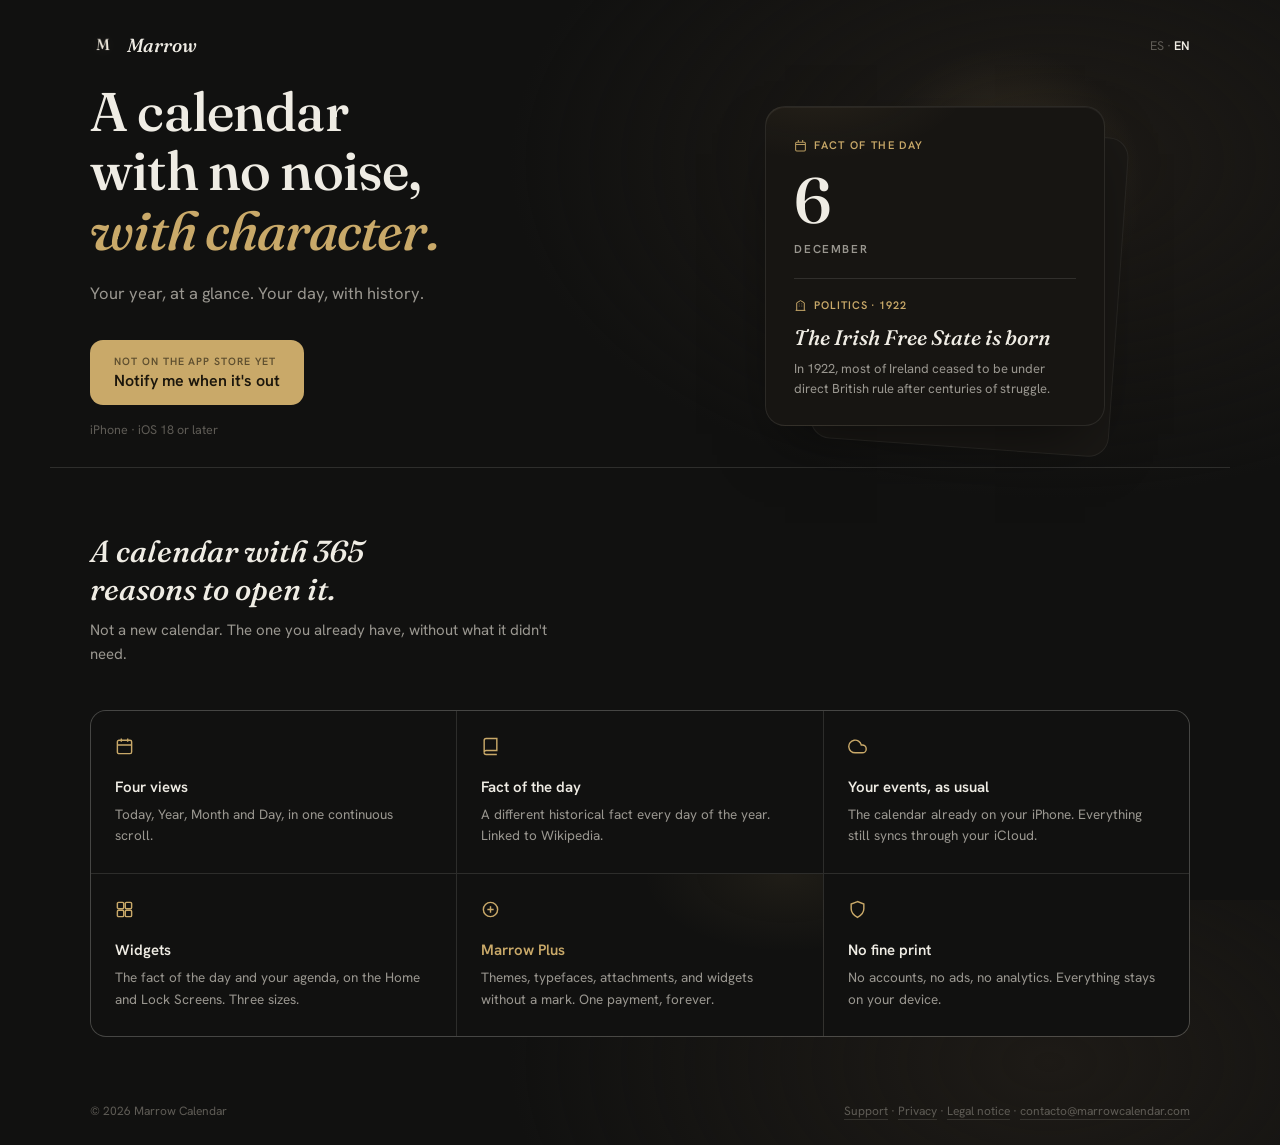
==== index.html @ 1e1a65cb "Link the legal notice page from every page's footer (ES and EN)" ====
<!doctype html>
<html lang="es">
<head>
<meta charset="UTF-8">
<meta name="viewport" content="width=device-width, initial-scale=1">
<title>Marrow Calendar — un calendario sin ruido</title>
<meta name="description" content="Marrow Calendar: cuatro vistas en scroll continuo (hoy, año, mes y día), el dato del día y widgets, sin cuentas ni anuncios. Para iPhone. Muy pronto en el App Store.">
<link rel="icon" href="assets/img/icon.png">

<meta property="og:type" content="website">
<meta property="og:site_name" content="Marrow Calendar">
<meta property="og:title" content="Marrow Calendar — un calendario sin ruido, con carácter">
<meta property="og:description" content="Cuatro vistas en scroll continuo, el dato del día y widgets. Sin cuentas, sin anuncios.">
<meta property="og:image" content="https://marrowcalendar.com/assets/img/og-image.png">
<meta property="og:image:width" content="1200">
<meta property="og:image:height" content="630">
<meta property="og:url" content="https://marrowcalendar.com/">
<meta name="twitter:card" content="summary_large_image">
<meta name="twitter:title" content="Marrow Calendar — un calendario sin ruido, con carácter">
<meta name="twitter:description" content="Cuatro vistas en scroll continuo, el dato del día y widgets. Sin cuentas, sin anuncios.">
<meta name="twitter:image" content="https://marrowcalendar.com/assets/img/og-image.png">
<link rel="preconnect" href="https://fonts.googleapis.com">
<link rel="preconnect" href="https://fonts.gstatic.com" crossorigin>
<link href="https://fonts.googleapis.com/css2?family=Fraunces:ital,opsz,wght@0,9..144,360..600;1,9..144,500&family=Hanken+Grotesk:wght@400;500;600&display=swap" rel="stylesheet">
<style>
  /* Una sola pantalla, sin ruido: la misma paleta "negro" + acento dorado de
     las capturas de la app, no la del sistema — un mundo visual deliberado. */
  :root{
    --bg:    #111110;
    --ink:   #efece4;
    --ink2:  #9a9790;
    --gold:  #c9a969;
    --rule:  rgba(239,236,228,.13);
    --serif: 'Fraunces', 'Iowan Old Style', Georgia, serif;
    --sans:  'Hanken Grotesk', -apple-system, BlinkMacSystemFont, 'Segoe UI', sans-serif;
  }

  *{ box-sizing:border-box; }

  html, body{ height:100%; }
  body{
    margin:0;
    background:
      radial-gradient(ellipse 900px 560px at 82% 18%, #1d1a16, transparent 60%),
      var(--bg);
    color:var(--ink);
    font-family:var(--sans);
    -webkit-font-smoothing:antialiased;
    display:flex;
    flex-direction:column;
    min-height:100%;
  }

  img{ display:block; max-width:100%; }
  a{ color:inherit; text-decoration:none; }

  .wrap{
    width:100%;
    max-width:1180px;
    margin:0 auto;
    padding-left:40px;
    padding-right:40px;
  }

  /* ---------- header ---------- */
  header{
    padding-top:32px; padding-bottom:8px;
    display:flex; align-items:center; justify-content:space-between;
  }
  .brand{ display:flex; align-items:center; gap:11px; }
  .brand img{ width:26px; height:26px; border-radius:7px; }
  .brand span{
    font-family:var(--serif); font-style:italic; font-weight:500;
    font-size:19px; color:var(--ink);
  }
  .lang-switch{ font-size:12.5px; color:#5f5c56; }
  .lang-switch a{ color:#5f5c56; }
  .lang-switch a:hover{ color:var(--gold); }
  .lang-switch .current{ color:var(--ink); font-weight:600; }

  /* ---------- hero ---------- */
  main{
    flex:1;
    display:flex;
    align-items:center;
    padding-top:16px; padding-bottom:16px;
  }
  .hero{
    width:100%;
    display:grid;
    grid-template-columns:1.05fr 1fr;
    align-items:center;
    gap:56px;
  }

  h1{
    font-family:var(--serif); font-weight:520; letter-spacing:-.015em;
    font-size:clamp(2.1rem, 3.6vw + 0.6rem, 3.4rem);
    line-height:1.09;
    margin:0 0 20px;
    text-wrap:balance;
  }
  h1 em{ font-style:italic; font-weight:500; color:var(--gold); }

  .sub{
    margin:0 0 34px;
    color:var(--ink2);
    font-size:16.5px;
    line-height:1.6;
    max-width:420px;
  }

  .cta{
    display:inline-flex; flex-direction:column; align-items:flex-start;
    gap:2px;
    padding:14px 24px;
    border-radius:13px;
    background:var(--gold);
    color:#1b160c;
  }
  .cta .k1{
    font-size:10.5px; font-weight:600; letter-spacing:.09em; text-transform:uppercase;
    color:rgba(27,22,12,.62);
  }
  .cta .k2{ font-size:16px; font-weight:600; font-family:var(--sans); }

  .note{
    margin-top:16px;
    font-size:12.5px;
    color:#5f5c56;
  }

  /* ---------- tarjeta editorial ---------- */
  /* En vez de una captura de pantalla del iPhone (difícil de encuadrar bien
     y siempre da sensación de maqueta), una tarjeta que reproduce el propio
     lenguaje visual de "El dato del día" dentro de la app — mismo tipo,
     mismo dorado, mismo aire — como pieza gráfica propia de la web. */
  .showcase{
    position:relative;
    max-width:340px;
    margin:0 auto;
  }
  .showcase::before{
    content:"";
    position:absolute;
    inset:-60px -40px auto auto;
    width:280px; height:280px;
    background:radial-gradient(circle, rgba(201,169,105,.16), transparent 70%);
    pointer-events:none;
  }
  .card-peek{
    position:absolute;
    inset:22px -14px auto auto;
    width:88%;
    height:100%;
    background:#1a1815;
    border:1px solid rgba(239,236,228,.07);
    border-radius:20px;
    transform:rotate(4deg);
    z-index:0;
  }
  .card{
    position:relative;
    z-index:1;
    background:
      radial-gradient(ellipse 260px 140px at 15% -10%, rgba(201,169,105,.09), transparent 60%),
      #171512;
    border:1px solid rgba(239,236,228,.09);
    border-radius:20px;
    padding:30px 28px 26px;
    box-shadow:0 28px 60px -20px rgba(0,0,0,.55), inset 0 1px 0 rgba(239,236,228,.05);
  }
  .card .eyebrow{
    display:flex; align-items:center; gap:7px;
    font-size:11px; font-weight:600; letter-spacing:.12em; text-transform:uppercase;
    color:var(--gold);
    margin:0 0 14px;
  }
  .card .eyebrow svg{ width:13px; height:13px; opacity:.9; }
  .card .day{
    font-family:var(--serif); font-weight:500; font-size:64px; line-height:1;
    color:var(--ink); margin:0;
  }
  .card .month{
    font-size:11.5px; font-weight:600; letter-spacing:.14em; text-transform:uppercase;
    color:var(--ink2); margin:8px 0 20px;
  }
  .card .rule{ height:1px; background:rgba(239,236,228,.12); margin:0 0 18px; }
  .card .meta{
    display:flex; align-items:center; gap:7px;
    font-size:11px; font-weight:600; letter-spacing:.08em; text-transform:uppercase;
    color:var(--gold); margin:0 0 10px;
  }
  .card .meta svg{ width:13px; height:13px; }
  .card h2{
    font-family:var(--serif); font-weight:500; font-style:italic;
    font-size:21px; line-height:1.28; color:var(--ink);
    margin:0 0 8px;
  }
  .card p{
    font-size:13px; line-height:1.55; color:var(--ink2); margin:0;
  }

  /* ---------- características ---------- */
  .features{
    padding-top:64px; padding-bottom:56px;
    border-top:1px solid var(--rule);
  }
  .features-head{
    max-width:480px;
    margin:0 0 44px;
  }
  .features-head h2{
    font-family:var(--serif); font-weight:500; font-style:italic;
    font-size:clamp(1.5rem, 1.6vw + 1rem, 1.9rem);
    color:var(--ink); margin:0 0 10px; text-wrap:balance;
  }
  .features-head p{
    color:var(--ink2); font-size:15px; line-height:1.6; margin:0;
  }
  .feature-grid{
    display:grid;
    grid-template-columns:repeat(3, 1fr);
    gap:1px;
    background:var(--rule);
    border:1px solid var(--rule);
    border-radius:16px;
    overflow:hidden;
  }
  .feature{
    background:var(--bg);
    padding:26px 24px;
  }
  .feature svg{
    width:19px; height:19px;
    color:var(--gold);
    margin:0 0 16px;
  }
  .feature h3{
    font-family:var(--sans); font-weight:600; font-size:15px;
    color:var(--ink); margin:0 0 7px;
  }
  .feature p{
    font-size:13.5px; line-height:1.6; color:var(--ink2); margin:0;
  }
  .feature.plus{
    background:
      radial-gradient(ellipse 220px 120px at 90% 0%, rgba(201,169,105,.08), transparent 65%),
      var(--bg);
  }
  .feature.plus h3{ color:var(--gold); }

  /* ---------- footer ---------- */
  footer{
    padding-top:10px; padding-bottom:26px;
    display:flex; align-items:center; justify-content:space-between; gap:16px;
    flex-wrap:wrap;
    font-size:12px; color:#5f5c56;
  }
  footer a{ color:#5f5c56; text-decoration:none; border-bottom:1px solid rgba(95,92,86,.4); }
  footer a:hover{ color:var(--gold); border-bottom-color:var(--gold); }

  /* ---------- responsive ---------- */
  @media (max-width:860px){
    .wrap{ padding-left:26px; padding-right:26px; }
    header{ padding-top:26px; }
    main{ padding-top:8px; padding-bottom:8px; }
    .hero{ grid-template-columns:1fr; gap:40px; text-align:center; }
    .sub{ margin-left:auto; margin-right:auto; }
    .cta{ align-items:center; }
    h1, .sub{ max-width:480px; margin-left:auto; margin-right:auto; }
    .showcase{ order:-1; max-width:280px; }
    .features{ padding-top:48px; padding-bottom:40px; }
    .features-head{ margin-left:auto; margin-right:auto; text-align:center; }
    .feature-grid{ grid-template-columns:1fr; }
    footer{ justify-content:center; text-align:center; }
  }
</style>
</head>
<body>

  <header class="wrap">
    <a class="brand" href="#">
      <img src="assets/img/icon.png" alt="">
      <span>Marrow</span>
    </a>
    <nav class="lang-switch"><span class="current">ES</span> · <a href="en/index.html">EN</a></nav>
  </header>

  <script>
  // Si es la primera visita y el navegador pide inglés, lleva directo a la
  // versión en inglés — pero solo una vez: a partir de ahí se respeta lo que
  // elija la persona a mano con el selector de arriba.
  (function () {
    try {
      if (!localStorage.getItem('marrow_lang')) {
        var wantsEnglish = (navigator.language || '').toLowerCase().indexOf('en') === 0;
        if (wantsEnglish) {
          localStorage.setItem('marrow_lang', 'en');
          location.replace('en/index.html');
        } else {
          localStorage.setItem('marrow_lang', 'es');
        }
      }
    } catch (e) { /* localStorage bloqueado: se queda en español, sin más */ }
  })();
  </script>

  <main class="wrap">
    <div class="hero">
      <div>
        <h1>Un calendario sin ruido,<br><em>con carácter.</em></h1>
        <p class="sub">Tu año, de un vistazo. Tu día, con historia.</p>
        <a class="cta" href="mailto:contacto@marrowcalendar.com?subject=Av%C3%ADsame%20cuando%20Marrow%20salga&body=Escr%C3%ADbeme%20a%20este%20correo%20y%20te%20aviso%20en%20cuanto%20est%C3%A9%20disponible.">
          <span class="k1">Aún no está en el App Store</span>
          <span class="k2">Avísame cuando salga</span>
        </a>
        <p class="note">iPhone · iOS 18 o posterior</p>
      </div>
      <div class="showcase" id="fact-card" role="img" aria-label="El dato del día, dentro de Marrow.">
        <div class="card-peek"></div>
        <div class="card">
          <p class="eyebrow">
            <svg viewBox="0 0 24 24" fill="none" stroke="currentColor" stroke-width="2"><path d="M8 2v4M16 2v4M3 10h18M5 6h14a2 2 0 0 1 2 2v12a2 2 0 0 1-2 2H5a2 2 0 0 1-2-2V8a2 2 0 0 1 2-2Z"/></svg>
            El dato del día
          </p>
          <p class="day" id="fact-day">21</p>
          <p class="month" id="fact-month">Septiembre</p>
          <div class="rule"></div>
          <p class="meta">
            <svg id="fact-icon" viewBox="0 0 24 24" fill="none" stroke="currentColor" stroke-width="1.8"><path d="M3 21h18M5 21V7l7-4 7 4v14M9 9h1M9 13h1M14 9h1M14 13h1"/></svg>
            <span id="fact-meta">Política · 1792</span>
          </p>
          <h2 id="fact-title">Francia abole la monarquía</h2>
          <p id="fact-headline">En 1792, la Convención suprimió la realeza y al día siguiente proclamó la Primera República francesa.</p>
        </div>
      </div>
    </div>
  </main>

  <script>
  (function () {
    var CATEGORIES = {
      politics:    { label: "Política",     icon: '<path d="M3 21h18M5 21V7l7-4 7 4v14M9 9h1M9 13h1M14 9h1M14 13h1"/>' },
      war:         { label: "Conflictos",   icon: '<path d="M12 2 4 5v6c0 5 3.4 8.4 8 11 4.6-2.6 8-6 8-11V5l-8-3Z"/>' },
      science:     { label: "Ciencia",      icon: '<circle cx="12" cy="12" r="1.6"/><ellipse cx="12" cy="12" rx="9" ry="3.6"/><ellipse cx="12" cy="12" rx="9" ry="3.6" transform="rotate(60 12 12)"/><ellipse cx="12" cy="12" rx="9" ry="3.6" transform="rotate(120 12 12)"/>' },
      technology:  { label: "Tecnología",   icon: '<rect x="7" y="7" width="10" height="10" rx="1.5"/><path d="M9 3v3M15 3v3M9 18v3M15 18v3M3 9h3M3 15h3M18 9h3M18 15h3"/>' },
      exploration: { label: "Exploración",  icon: '<circle cx="12" cy="12" r="9"/><path d="m14.8 9.2-2 5.6-5.6 2 2-5.6 5.6-2Z"/>' },
      culture:     { label: "Cultura",      icon: '<path d="M4 19.5A2.5 2.5 0 0 1 6.5 17H20V2H6.5A2.5 2.5 0 0 0 4 4.5v15Z"/><path d="M4 19.5A2.5 2.5 0 0 0 6.5 22H20"/>' },
      art:         { label: "Arte",         icon: '<path d="M12 2a10 10 0 1 0 0 20c1.1 0 2-.9 2-2 0-.5-.2-1-.5-1.4-.3-.4-.5-.8-.5-1.3 0-1 .8-1.8 1.8-1.8H17a4 4 0 0 0 4-4c0-5.5-4.5-9.5-9-9.5Z"/><circle cx="7.5" cy="10.5" r="1"/><circle cx="10.5" cy="7.5" r="1"/><circle cx="15" cy="8" r="1"/>' },
      sports:      { label: "Deporte",      icon: '<path d="M8 4h8v4a4 4 0 0 1-8 0V4Z"/><path d="M8 5H5a2 2 0 0 0 2 4M16 5h3a2 2 0 0 1-2 4"/><path d="M12 12v3M9 20h6M10 17h4v3h-4Z"/>' },
      society:     { label: "Sociedad",     icon: '<circle cx="9" cy="8" r="3"/><path d="M3 20c0-3.3 2.7-6 6-6s6 2.7 6 6"/><circle cx="17" cy="9" r="2.3"/><path d="M15.2 20c.2-2.4 1.8-4.3 4-4.9"/>' },
      economy:     { label: "Economía",     icon: '<path d="m3 17 6-6 4 4 8-8"/><path d="M15 3h6v6"/>' },
      disaster:    { label: "Catástrofes",  icon: '<path d="M12 2 2 20h20L12 2Z"/><path d="M12 9v4M12 16h.01"/>' }
    };
    var MONTHS = ["Enero","Febrero","Marzo","Abril","Mayo","Junio","Julio","Agosto","Septiembre","Octubre","Noviembre","Diciembre"];

    fetch("facts.es.json")
      .then(function (r) { return r.json(); })
      .then(function (facts) {
        var now = new Date();
        var month = now.getMonth() + 1;
        var day = now.getDate();
        var fact = facts.find(function (f) { return f.month === month && f.day === day; });
        if (!fact) return;

        var cat = CATEGORIES[fact.category] || CATEGORIES.politics;
        var year = fact.year < 0 ? (Math.abs(fact.year) + " A. C.") : fact.year;

        document.getElementById("fact-day").textContent = fact.day;
        document.getElementById("fact-month").textContent = MONTHS[fact.month - 1];
        document.getElementById("fact-icon").innerHTML = cat.icon;
        document.getElementById("fact-meta").textContent = cat.label + " · " + year;
        document.getElementById("fact-title").textContent = fact.title;
        document.getElementById("fact-headline").textContent = fact.headline;
        document.getElementById("fact-card").setAttribute("aria-label",
          "El dato del día, dentro de Marrow: " + fact.day + " de " + MONTHS[fact.month - 1] +
          ", " + cat.label + ", " + year + " — " + fact.title + ".");
      })
      .catch(function () { /* sin conexión: se queda el ejemplo estático */ });
  })();
  </script>

  <section class="features wrap">
    <div class="features-head">
      <h2>Un calendario con 365 motivos para abrirlo.</h2>
      <p>No es un calendario nuevo. Es el de siempre, sin lo que le sobraba.</p>
    </div>
    <div class="feature-grid">
      <div class="feature">
        <svg viewBox="0 0 24 24" fill="none" stroke="currentColor" stroke-width="1.8"><rect x="3" y="4" width="18" height="17" rx="2"/><path d="M3 10h18M8 2v4M16 2v4"/></svg>
        <h3>Cuatro vistas</h3>
        <p>Hoy, Año, Mes y Día, en un solo trazo continuo.</p>
      </div>
      <div class="feature">
        <svg viewBox="0 0 24 24" fill="none" stroke="currentColor" stroke-width="1.8"><path d="M4 19.5A2.5 2.5 0 0 1 6.5 17H20V2H6.5A2.5 2.5 0 0 0 4 4.5v15Z"/><path d="M4 19.5A2.5 2.5 0 0 0 6.5 22H20"/></svg>
        <h3>El dato del día</h3>
        <p>Un hecho histórico distinto cada día del año. Con enlace a Wikipedia.</p>
      </div>
      <div class="feature">
        <svg viewBox="0 0 24 24" fill="none" stroke="currentColor" stroke-width="1.8"><path d="M18 10h-1.26A8 8 0 1 0 9 20h9a5 5 0 0 0 0-10Z"/></svg>
        <h3>Tus eventos, como siempre</h3>
        <p>El calendario de tu iPhone de siempre. Todo sigue por tu iCloud.</p>
      </div>
      <div class="feature">
        <svg viewBox="0 0 24 24" fill="none" stroke="currentColor" stroke-width="1.8"><rect x="3" y="3" width="8" height="8" rx="1.5"/><rect x="13" y="3" width="8" height="8" rx="1.5"/><rect x="3" y="13" width="8" height="8" rx="1.5"/><rect x="13" y="13" width="8" height="8" rx="1.5"/></svg>
        <h3>Widgets</h3>
        <p>El dato del día y tu agenda, en inicio y en bloqueo. Tres tamaños.</p>
      </div>
      <div class="feature plus">
        <svg viewBox="0 0 24 24" fill="none" stroke="currentColor" stroke-width="1.8"><circle cx="12" cy="12" r="9"/><path d="M12 8v8M8 12h8"/></svg>
        <h3>Marrow Plus</h3>
        <p>Temas, tipografías, adjuntos y widgets sin firma. Un pago, para siempre.</p>
      </div>
      <div class="feature">
        <svg viewBox="0 0 24 24" fill="none" stroke="currentColor" stroke-width="1.8"><path d="M12 2 4 5v6c0 5 3.4 8.4 8 11 4.6-2.6 8-6 8-11V5l-8-3Z"/></svg>
        <h3>Sin letra pequeña</h3>
        <p>Sin cuentas, sin anuncios, sin analítica. Todo se queda en tu dispositivo.</p>
      </div>
    </div>
  </section>

  <footer class="wrap">
    <span>© 2026 Marrow Calendar</span>
    <span><a href="soporte.html">Soporte</a> · <a href="privacidad.html">Privacidad</a> · <a href="aviso-legal.html">Aviso legal</a> · <a href="mailto:contacto@marrowcalendar.com">contacto@marrowcalendar.com</a></span>
  </footer>

</body>
</html>
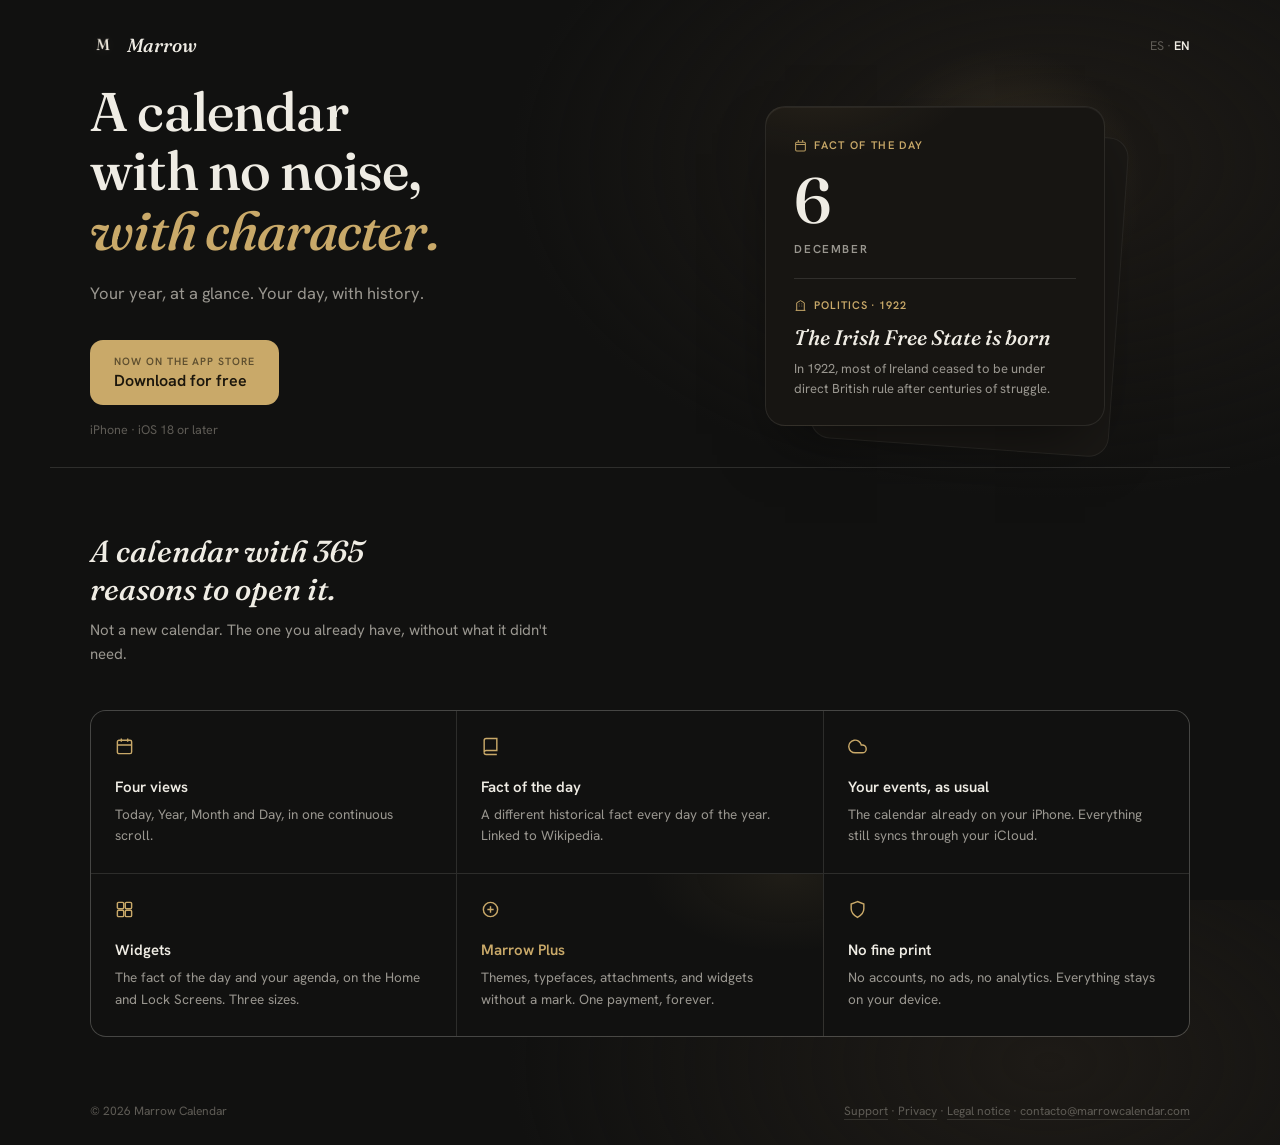
==== commit f384b071: "Enlazar el botón principal al App Store, ya que la app está publicada Sustituye el CTA de "avísame c" ====
--- a/index.html
+++ b/index.html
@@ -4,7 +4,7 @@
 <meta charset="UTF-8">
 <meta name="viewport" content="width=device-width, initial-scale=1">
 <title>Marrow Calendar — un calendario sin ruido</title>
-<meta name="description" content="Marrow Calendar: cuatro vistas en scroll continuo (hoy, año, mes y día), el dato del día y widgets, sin cuentas ni anuncios. Para iPhone. Muy pronto en el App Store.">
+<meta name="description" content="Marrow Calendar: cuatro vistas en scroll continuo (hoy, año, mes y día), el dato del día y widgets, sin cuentas ni anuncios. Para iPhone. Ya disponible en el App Store.">
 <link rel="icon" href="assets/img/icon.png">
 
 <meta property="og:type" content="website">
@@ -311,9 +311,9 @@
       <div>
         <h1>Un calendario sin ruido,<br><em>con carácter.</em></h1>
         <p class="sub">Tu año, de un vistazo. Tu día, con historia.</p>
-        <a class="cta" href="mailto:contacto@marrowcalendar.com?subject=Av%C3%ADsame%20cuando%20Marrow%20salga&body=Escr%C3%ADbeme%20a%20este%20correo%20y%20te%20aviso%20en%20cuanto%20est%C3%A9%20disponible.">
-          <span class="k1">Aún no está en el App Store</span>
-          <span class="k2">Avísame cuando salga</span>
+        <a class="cta" href="https://apps.apple.com/app/marrow-calendar/id6809845517">
+          <span class="k1">Ya en el App Store</span>
+          <span class="k2">Descárgala gratis</span>
         </a>
         <p class="note">iPhone · iOS 18 o posterior</p>
       </div>
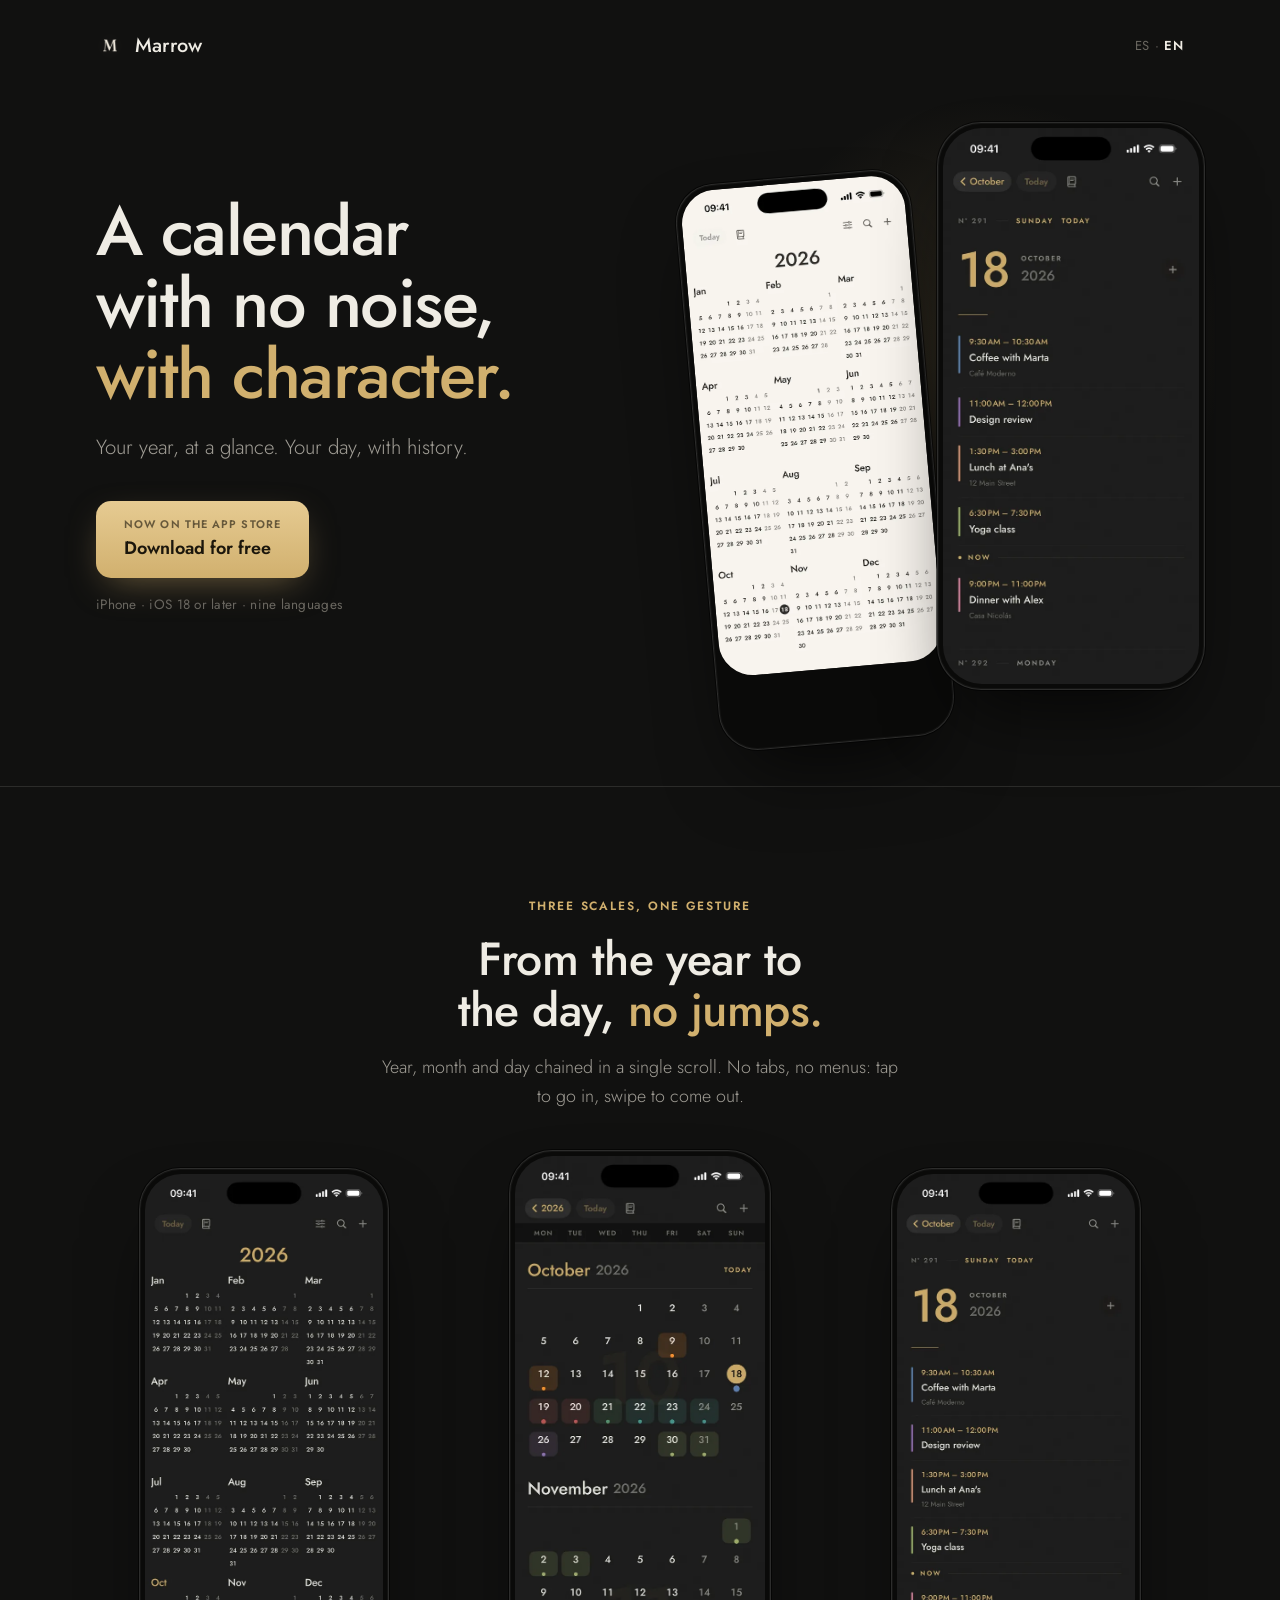
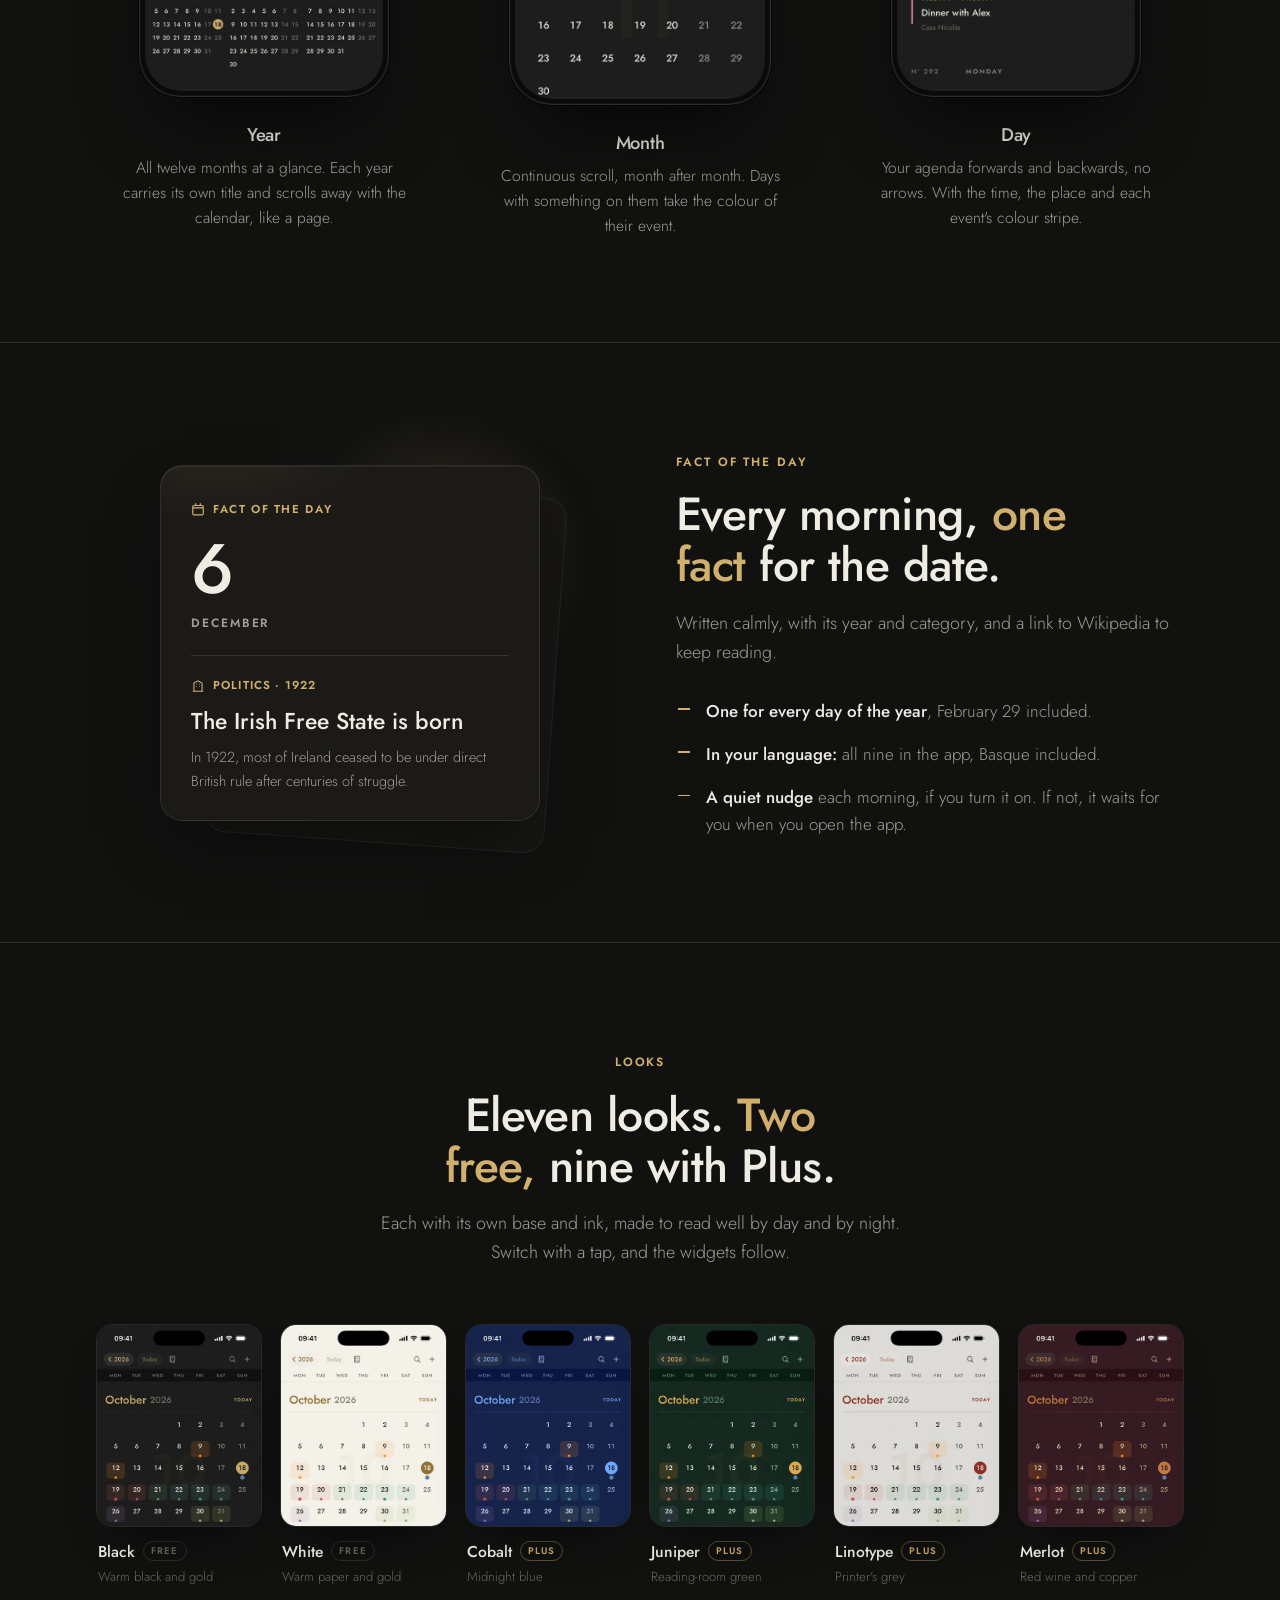
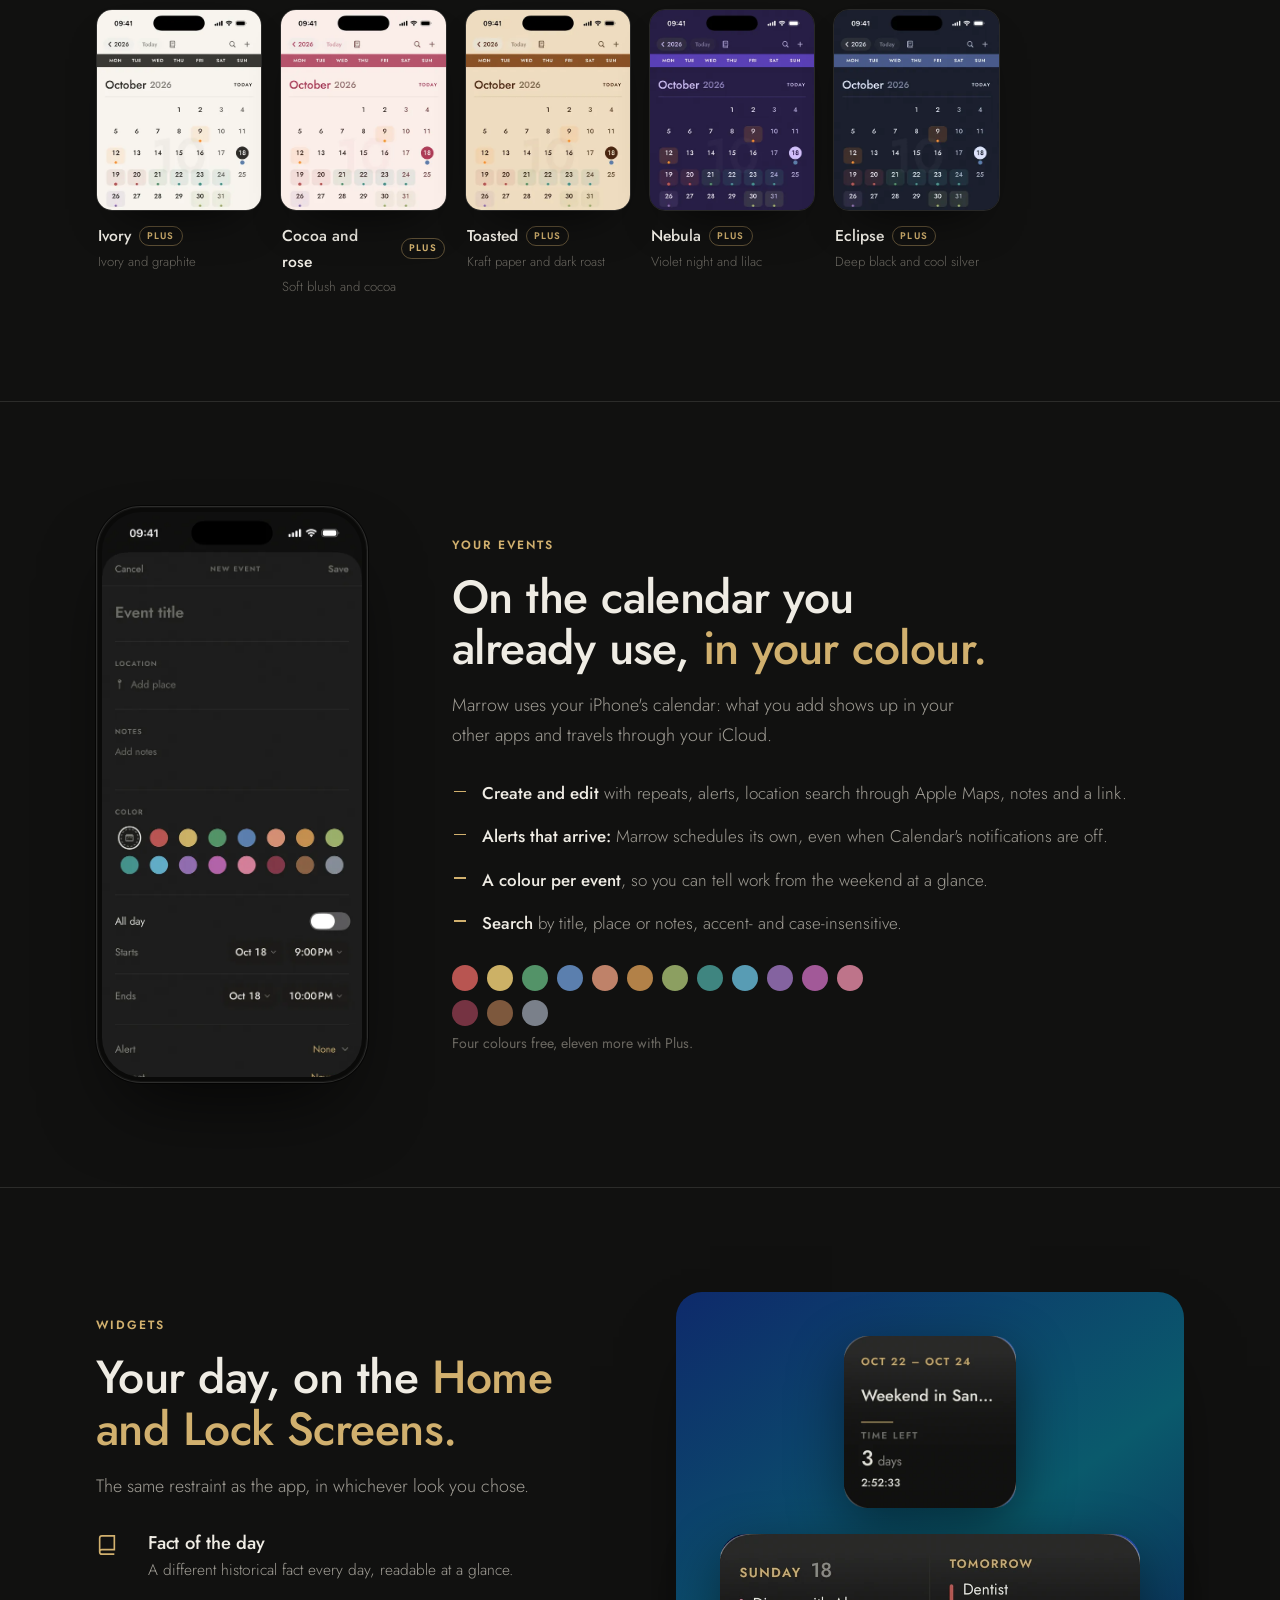
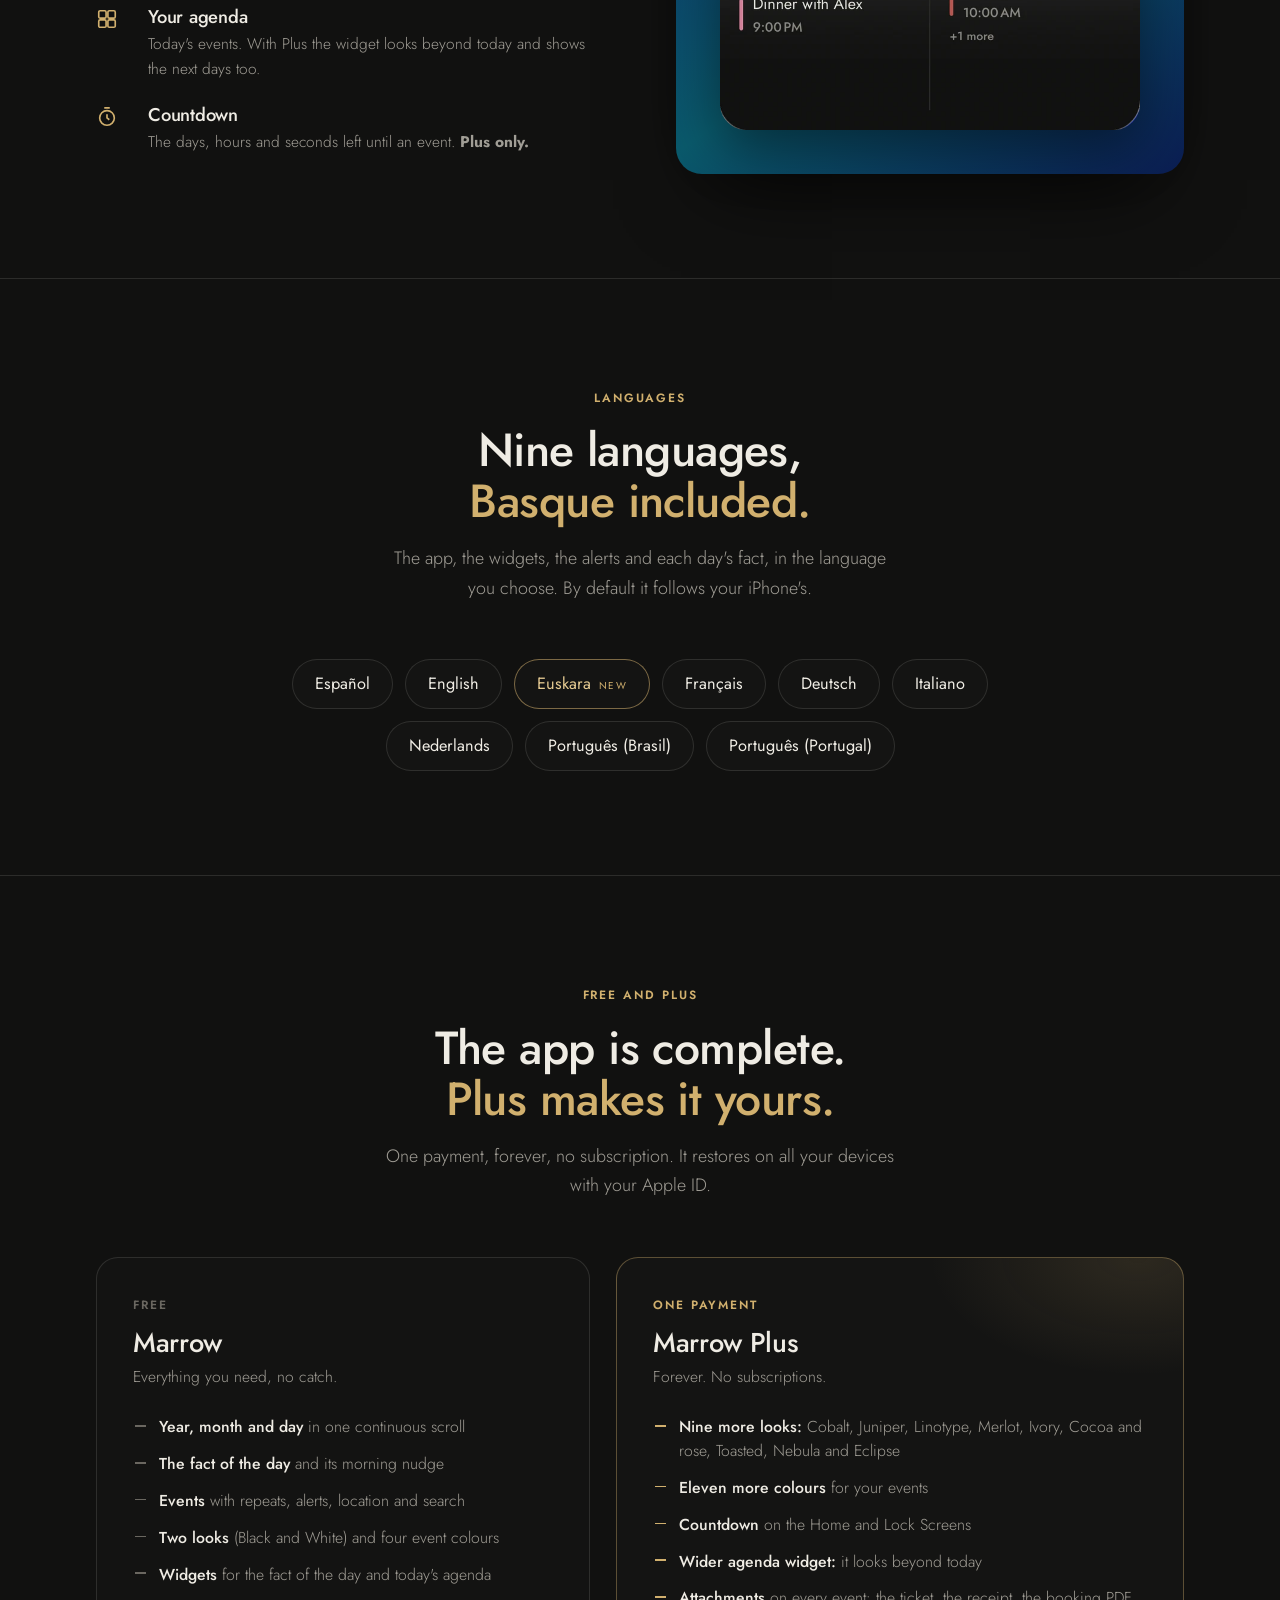
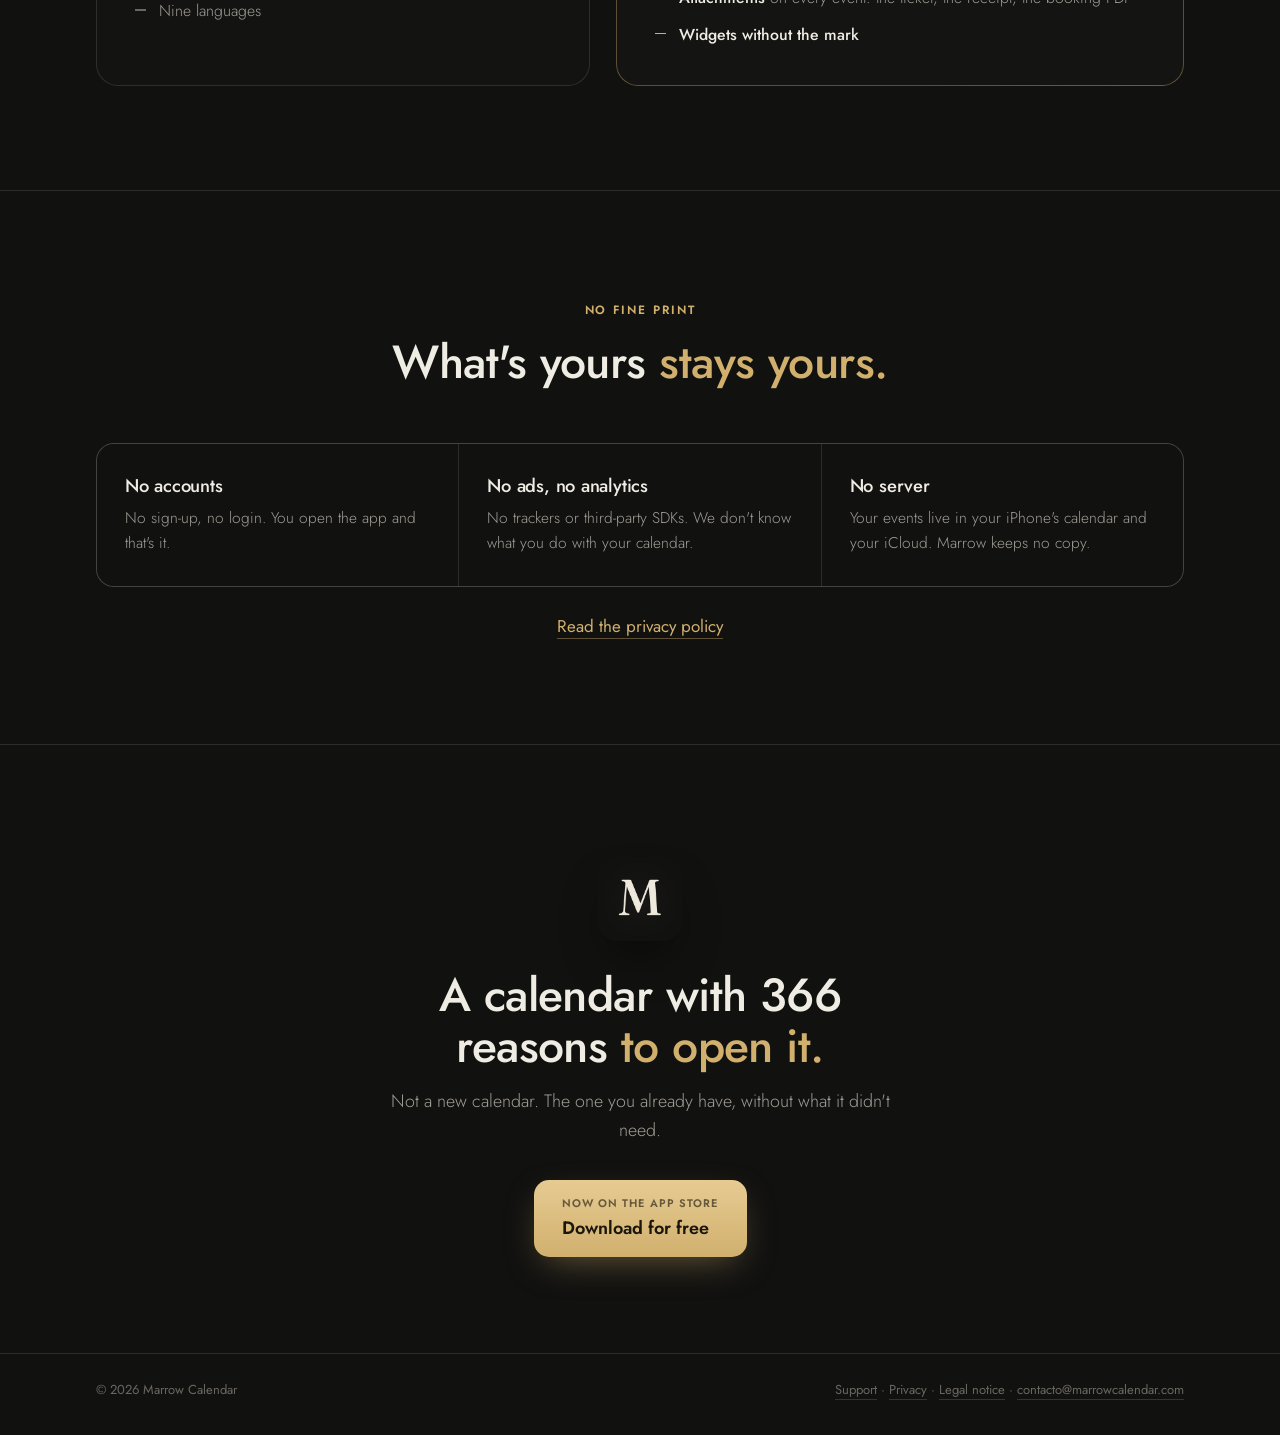
==== commit e32212a7: "Rediseño completo de la web: capturas reales, once apariencias, widgets, cuenta atrás, euskera y Plu" ====
--- a/index.html
+++ b/index.html
@@ -3,427 +3,349 @@
 <head>
 <meta charset="UTF-8">
 <meta name="viewport" content="width=device-width, initial-scale=1">
-<title>Marrow Calendar — un calendario sin ruido</title>
-<meta name="description" content="Marrow Calendar: cuatro vistas en scroll continuo (hoy, año, mes y día), el dato del día y widgets, sin cuentas ni anuncios. Para iPhone. Ya disponible en el App Store.">
+<title>Marrow Calendar — un calendario sin ruido, con carácter</title>
+<meta name="description" content="Marrow Calendar para iPhone: año, mes y día en un solo scroll, el dato del día, once apariencias, widgets y cuenta atrás. Sin cuentas ni anuncios. En nueve idiomas, también euskera.">
 <link rel="icon" href="assets/img/icon.png">
+<meta name="theme-color" content="#111110">
 
 <meta property="og:type" content="website">
 <meta property="og:site_name" content="Marrow Calendar">
 <meta property="og:title" content="Marrow Calendar — un calendario sin ruido, con carácter">
-<meta property="og:description" content="Cuatro vistas en scroll continuo, el dato del día y widgets. Sin cuentas, sin anuncios.">
+<meta property="og:description" content="Año, mes y día en un solo scroll, el dato del día, once apariencias y widgets. Sin cuentas, sin anuncios.">
 <meta property="og:image" content="https://marrowcalendar.com/assets/img/og-image.png">
 <meta property="og:image:width" content="1200">
 <meta property="og:image:height" content="630">
 <meta property="og:url" content="https://marrowcalendar.com/">
 <meta name="twitter:card" content="summary_large_image">
 <meta name="twitter:title" content="Marrow Calendar — un calendario sin ruido, con carácter">
-<meta name="twitter:description" content="Cuatro vistas en scroll continuo, el dato del día y widgets. Sin cuentas, sin anuncios.">
+<meta name="twitter:description" content="Año, mes y día en un solo scroll, el dato del día, once apariencias y widgets. Sin cuentas, sin anuncios.">
 <meta name="twitter:image" content="https://marrowcalendar.com/assets/img/og-image.png">
+<link rel="alternate" hreflang="es" href="https://marrowcalendar.com/">
+<link rel="alternate" hreflang="en" href="https://marrowcalendar.com/en/">
 <link rel="preconnect" href="https://fonts.googleapis.com">
 <link rel="preconnect" href="https://fonts.gstatic.com" crossorigin>
-<link href="https://fonts.googleapis.com/css2?family=Fraunces:ital,opsz,wght@0,9..144,360..600;1,9..144,500&family=Hanken+Grotesk:wght@400;500;600&display=swap" rel="stylesheet">
-<style>
-  /* Una sola pantalla, sin ruido: la misma paleta "negro" + acento dorado de
-     las capturas de la app, no la del sistema — un mundo visual deliberado. */
-  :root{
-    --bg:    #111110;
-    --ink:   #efece4;
-    --ink2:  #9a9790;
-    --gold:  #c9a969;
-    --rule:  rgba(239,236,228,.13);
-    --serif: 'Fraunces', 'Iowan Old Style', Georgia, serif;
-    --sans:  'Hanken Grotesk', -apple-system, BlinkMacSystemFont, 'Segoe UI', sans-serif;
-  }
-
-  *{ box-sizing:border-box; }
-
-  html, body{ height:100%; }
-  body{
-    margin:0;
-    background:
-      radial-gradient(ellipse 900px 560px at 82% 18%, #1d1a16, transparent 60%),
-      var(--bg);
-    color:var(--ink);
-    font-family:var(--sans);
-    -webkit-font-smoothing:antialiased;
-    display:flex;
-    flex-direction:column;
-    min-height:100%;
-  }
-
-  img{ display:block; max-width:100%; }
-  a{ color:inherit; text-decoration:none; }
-
-  .wrap{
-    width:100%;
-    max-width:1180px;
-    margin:0 auto;
-    padding-left:40px;
-    padding-right:40px;
-  }
-
-  /* ---------- header ---------- */
-  header{
-    padding-top:32px; padding-bottom:8px;
-    display:flex; align-items:center; justify-content:space-between;
-  }
-  .brand{ display:flex; align-items:center; gap:11px; }
-  .brand img{ width:26px; height:26px; border-radius:7px; }
-  .brand span{
-    font-family:var(--serif); font-style:italic; font-weight:500;
-    font-size:19px; color:var(--ink);
-  }
-  .lang-switch{ font-size:12.5px; color:#5f5c56; }
-  .lang-switch a{ color:#5f5c56; }
-  .lang-switch a:hover{ color:var(--gold); }
-  .lang-switch .current{ color:var(--ink); font-weight:600; }
-
-  /* ---------- hero ---------- */
-  main{
-    flex:1;
-    display:flex;
-    align-items:center;
-    padding-top:16px; padding-bottom:16px;
-  }
-  .hero{
-    width:100%;
-    display:grid;
-    grid-template-columns:1.05fr 1fr;
-    align-items:center;
-    gap:56px;
-  }
-
-  h1{
-    font-family:var(--serif); font-weight:520; letter-spacing:-.015em;
-    font-size:clamp(2.1rem, 3.6vw + 0.6rem, 3.4rem);
-    line-height:1.09;
-    margin:0 0 20px;
-    text-wrap:balance;
-  }
-  h1 em{ font-style:italic; font-weight:500; color:var(--gold); }
-
-  .sub{
-    margin:0 0 34px;
-    color:var(--ink2);
-    font-size:16.5px;
-    line-height:1.6;
-    max-width:420px;
-  }
-
-  .cta{
-    display:inline-flex; flex-direction:column; align-items:flex-start;
-    gap:2px;
-    padding:14px 24px;
-    border-radius:13px;
-    background:var(--gold);
-    color:#1b160c;
-  }
-  .cta .k1{
-    font-size:10.5px; font-weight:600; letter-spacing:.09em; text-transform:uppercase;
-    color:rgba(27,22,12,.62);
-  }
-  .cta .k2{ font-size:16px; font-weight:600; font-family:var(--sans); }
-
-  .note{
-    margin-top:16px;
-    font-size:12.5px;
-    color:#5f5c56;
-  }
-
-  /* ---------- tarjeta editorial ---------- */
-  /* En vez de una captura de pantalla del iPhone (difícil de encuadrar bien
-     y siempre da sensación de maqueta), una tarjeta que reproduce el propio
-     lenguaje visual de "El dato del día" dentro de la app — mismo tipo,
-     mismo dorado, mismo aire — como pieza gráfica propia de la web. */
-  .showcase{
-    position:relative;
-    max-width:340px;
-    margin:0 auto;
-  }
-  .showcase::before{
-    content:"";
-    position:absolute;
-    inset:-60px -40px auto auto;
-    width:280px; height:280px;
-    background:radial-gradient(circle, rgba(201,169,105,.16), transparent 70%);
-    pointer-events:none;
-  }
-  .card-peek{
-    position:absolute;
-    inset:22px -14px auto auto;
-    width:88%;
-    height:100%;
-    background:#1a1815;
-    border:1px solid rgba(239,236,228,.07);
-    border-radius:20px;
-    transform:rotate(4deg);
-    z-index:0;
-  }
-  .card{
-    position:relative;
-    z-index:1;
-    background:
-      radial-gradient(ellipse 260px 140px at 15% -10%, rgba(201,169,105,.09), transparent 60%),
-      #171512;
-    border:1px solid rgba(239,236,228,.09);
-    border-radius:20px;
-    padding:30px 28px 26px;
-    box-shadow:0 28px 60px -20px rgba(0,0,0,.55), inset 0 1px 0 rgba(239,236,228,.05);
-  }
-  .card .eyebrow{
-    display:flex; align-items:center; gap:7px;
-    font-size:11px; font-weight:600; letter-spacing:.12em; text-transform:uppercase;
-    color:var(--gold);
-    margin:0 0 14px;
-  }
-  .card .eyebrow svg{ width:13px; height:13px; opacity:.9; }
-  .card .day{
-    font-family:var(--serif); font-weight:500; font-size:64px; line-height:1;
-    color:var(--ink); margin:0;
-  }
-  .card .month{
-    font-size:11.5px; font-weight:600; letter-spacing:.14em; text-transform:uppercase;
-    color:var(--ink2); margin:8px 0 20px;
-  }
-  .card .rule{ height:1px; background:rgba(239,236,228,.12); margin:0 0 18px; }
-  .card .meta{
-    display:flex; align-items:center; gap:7px;
-    font-size:11px; font-weight:600; letter-spacing:.08em; text-transform:uppercase;
-    color:var(--gold); margin:0 0 10px;
-  }
-  .card .meta svg{ width:13px; height:13px; }
-  .card h2{
-    font-family:var(--serif); font-weight:500; font-style:italic;
-    font-size:21px; line-height:1.28; color:var(--ink);
-    margin:0 0 8px;
-  }
-  .card p{
-    font-size:13px; line-height:1.55; color:var(--ink2); margin:0;
-  }
-
-  /* ---------- características ---------- */
-  .features{
-    padding-top:64px; padding-bottom:56px;
-    border-top:1px solid var(--rule);
-  }
-  .features-head{
-    max-width:480px;
-    margin:0 0 44px;
-  }
-  .features-head h2{
-    font-family:var(--serif); font-weight:500; font-style:italic;
-    font-size:clamp(1.5rem, 1.6vw + 1rem, 1.9rem);
-    color:var(--ink); margin:0 0 10px; text-wrap:balance;
-  }
-  .features-head p{
-    color:var(--ink2); font-size:15px; line-height:1.6; margin:0;
-  }
-  .feature-grid{
-    display:grid;
-    grid-template-columns:repeat(3, 1fr);
-    gap:1px;
-    background:var(--rule);
-    border:1px solid var(--rule);
-    border-radius:16px;
-    overflow:hidden;
-  }
-  .feature{
-    background:var(--bg);
-    padding:26px 24px;
-  }
-  .feature svg{
-    width:19px; height:19px;
-    color:var(--gold);
-    margin:0 0 16px;
-  }
-  .feature h3{
-    font-family:var(--sans); font-weight:600; font-size:15px;
-    color:var(--ink); margin:0 0 7px;
-  }
-  .feature p{
-    font-size:13.5px; line-height:1.6; color:var(--ink2); margin:0;
-  }
-  .feature.plus{
-    background:
-      radial-gradient(ellipse 220px 120px at 90% 0%, rgba(201,169,105,.08), transparent 65%),
-      var(--bg);
-  }
-  .feature.plus h3{ color:var(--gold); }
-
-  /* ---------- footer ---------- */
-  footer{
-    padding-top:10px; padding-bottom:26px;
-    display:flex; align-items:center; justify-content:space-between; gap:16px;
-    flex-wrap:wrap;
-    font-size:12px; color:#5f5c56;
-  }
-  footer a{ color:#5f5c56; text-decoration:none; border-bottom:1px solid rgba(95,92,86,.4); }
-  footer a:hover{ color:var(--gold); border-bottom-color:var(--gold); }
-
-  /* ---------- responsive ---------- */
-  @media (max-width:860px){
-    .wrap{ padding-left:26px; padding-right:26px; }
-    header{ padding-top:26px; }
-    main{ padding-top:8px; padding-bottom:8px; }
-    .hero{ grid-template-columns:1fr; gap:40px; text-align:center; }
-    .sub{ margin-left:auto; margin-right:auto; }
-    .cta{ align-items:center; }
-    h1, .sub{ max-width:480px; margin-left:auto; margin-right:auto; }
-    .showcase{ order:-1; max-width:280px; }
-    .features{ padding-top:48px; padding-bottom:40px; }
-    .features-head{ margin-left:auto; margin-right:auto; text-align:center; }
-    .feature-grid{ grid-template-columns:1fr; }
-    footer{ justify-content:center; text-align:center; }
-  }
-</style>
+<link href="https://fonts.googleapis.com/css2?family=Jost:wght@300;400;500;600&display=swap" rel="stylesheet">
+<link rel="stylesheet" href="assets/site.css">
 </head>
 <body>
 
-  <header class="wrap">
-    <a class="brand" href="#">
-      <img src="assets/img/icon.png" alt="">
-      <span>Marrow</span>
+<header class="top wrap">
+  <a class="brand" href="#"><img src="assets/img/icon.png" alt=""><span>Marrow</span></a>
+  <nav class="lang-switch"><span class="current">ES</span> · <a href="en/index.html">EN</a></nav>
+</header>
+
+<script>
+// Primera visita: si el navegador pide inglés, lleva a la versión en inglés (una sola vez);
+// después se respeta lo que elija la persona con el selector de arriba.
+(function () {
+  try {
+    var KEY = 'marrow_lang';
+    if ('es' === 'es') {
+      if (!localStorage.getItem(KEY)) {
+        var en = (navigator.language || '').toLowerCase().indexOf('en') === 0;
+        localStorage.setItem(KEY, en ? 'en' : 'es');
+        if (en) location.replace('en/index.html');
+      }
+    } else {
+      localStorage.setItem(KEY, 'en');
+    }
+  } catch (e) { /* localStorage bloqueado: se queda como está */ }
+})();
+</script>
+
+<main>
+
+<section class="hero">
+  <div class="wrap hero-grid">
+    <div>
+      <h1>Un calendario sin ruido,<br><em>con carácter.</em></h1>
+      <p class="sub">Tu año, de un vistazo. Tu día, con historia.</p>
+      <a class="cta" href="https://apps.apple.com/app/marrow-calendar/id6809845517">
+        <span class="k1">Ya en el App Store</span>
+        <span class="k2">Descárgala gratis</span>
+      </a>
+      <p class="note">iPhone · iOS 18 o posterior · nueve idiomas</p>
+    </div>
+    <div class="hero-art">
+      <div class="phone p2"><img src="assets/img/app/es-year-marfil.webp" width="560" height="1218" alt="Marrow Calendar: la vista de año, en el tema Marfil."></div>
+      <div class="phone p1"><img src="assets/img/app/es-day.webp" width="560" height="1218" alt="Marrow Calendar: la agenda de un día, en el tema Negro." fetchpriority="high"></div>
+    </div>
+  </div>
+</section>
+
+<section id="vistas">
+  <div class="wrap">
+    <div class="sec-head center">
+      <span class="eyebrow">Tres escalas, un solo gesto</span>
+      <h2>Del año al día, <em>sin saltos.</em></h2>
+      <p class="lede">Año, mes y día encadenados en un único scroll. Sin pestañas ni menús: tocas, entras; deslizas, sales.</p>
+    </div>
+    <div class="scales">
+      <div class="scale">
+        <div class="phone"><img src="assets/img/app/es-year.webp" width="560" height="1218" loading="lazy" alt="La vista de año de Marrow."></div>
+        <div><h3>Año</h3><p>Los doce meses de un vistazo. Cada año lleva su propio título y sube con el calendario, como en una página.</p></div>
+      </div>
+      <div class="scale">
+        <div class="phone"><img src="assets/img/app/es-month.webp" width="560" height="1218" loading="lazy" alt="La vista de mes de Marrow."></div>
+        <div><h3>Mes</h3><p>Scroll continuo, mes tras mes. Los días con algo apuntado se tiñen del color de su evento.</p></div>
+      </div>
+      <div class="scale">
+        <div class="phone"><img src="assets/img/app/es-day.webp" width="560" height="1218" loading="lazy" alt="La vista de día de Marrow."></div>
+        <div><h3>Día</h3><p>Tu agenda hacia delante y hacia atrás, sin flechas. Con la hora, el lugar y la raya de color de cada evento.</p></div>
+      </div>
+    </div>
+  </div>
+</section>
+
+<section id="dato">
+  <div class="wrap fact-grid">
+    <div class="showcase" id="fact-card" role="img" aria-label="El dato del día, dentro de Marrow: Luis XIV revoca el Edicto de Nantes.">
+      <div class="card-peek"></div>
+      <div class="card">
+        <p class="eyebrow-in">
+          <svg viewBox="0 0 24 24" fill="none" stroke="currentColor" stroke-width="2"><path d="M8 2v4M16 2v4M3 10h18M5 6h14a2 2 0 0 1 2 2v12a2 2 0 0 1-2 2H5a2 2 0 0 1-2-2V8a2 2 0 0 1 2-2Z"/></svg>
+          El dato del día
+        </p>
+        <p class="day" id="fact-day">18</p>
+        <p class="month" id="fact-month">Octubre</p>
+        <div class="rule"></div>
+        <p class="meta">
+          <svg id="fact-icon" viewBox="0 0 24 24" fill="none" stroke="currentColor" stroke-width="1.8"><path d="M3 21h18M5 21V7l7-4 7 4v14M9 9h1M9 13h1M14 9h1M14 13h1"/></svg>
+          <span id="fact-meta">Política · 1685</span>
+        </p>
+        <h4 id="fact-title">Luis XIV revoca el Edicto de Nantes</h4>
+        <p class="txt" id="fact-headline">En 1685, Francia ilegalizó el protestantismo y provocó el exilio de cientos de miles de personas.</p>
+      </div>
+    </div>
+    <div>
+      <span class="eyebrow">El dato del día</span>
+      <h2>Cada mañana, <em>un hecho</em> para la fecha.</h2>
+      <p class="lede">Escrito con calma, con su año y su categoría, y un enlace a Wikipedia para seguir leyendo.</p>
+      <ul class="ticks">
+        <li><strong>Uno para cada día del año</strong>, también el 29 de febrero.</li>
+        <li><strong>En tu idioma:</strong> los nueve de la app, euskera incluido.</li>
+        <li><strong>Un aviso discreto</strong> cada mañana, si lo activas. Y si no, te espera al abrir la app.</li>
+      </ul>
+    </div>
+  </div>
+</section>
+
+<section id="apariencias">
+  <div class="wrap">
+    <div class="sec-head center">
+      <span class="eyebrow">Apariencias</span>
+      <h2>Once apariencias. <em>Dos gratis,</em> nueve con Plus.</h2>
+      <p class="lede">Cada una con su base y su tinta, pensada para leerse bien de día y de noche. Cambias con un toque y se ve igual en los widgets.</p>
+    </div>
+    <div class="themes">
+      <figure class="theme">
+        <div class="shot"><img src="assets/img/app/es-t-dark.webp" width="420" height="512" loading="lazy" alt="Marrow en el tema Negro"></div>
+        <figcaption><b>Negro <span class="tag">Gratis</span></b><small>Negro cálido y dorado</small></figcaption>
+      </figure>
+      <figure class="theme">
+        <div class="shot"><img src="assets/img/app/es-t-light.webp" width="420" height="512" loading="lazy" alt="Marrow en el tema Blanco"></div>
+        <figcaption><b>Blanco <span class="tag">Gratis</span></b><small>Beige cálido y dorado</small></figcaption>
+      </figure>
+      <figure class="theme">
+        <div class="shot"><img src="assets/img/app/es-t-cobalto.webp" width="420" height="512" loading="lazy" alt="Marrow en el tema Cobalto"></div>
+        <figcaption><b>Cobalto <span class="tag plus">Plus</span></b><small>Azul de medianoche</small></figcaption>
+      </figure>
+      <figure class="theme">
+        <div class="shot"><img src="assets/img/app/es-t-enebro.webp" width="420" height="512" loading="lazy" alt="Marrow en el tema Enebro"></div>
+        <figcaption><b>Enebro <span class="tag plus">Plus</span></b><small>Verde de sala de lectura</small></figcaption>
+      </figure>
+      <figure class="theme">
+        <div class="shot"><img src="assets/img/app/es-t-linotipia.webp" width="420" height="512" loading="lazy" alt="Marrow en el tema Linotipia"></div>
+        <figcaption><b>Linotipia <span class="tag plus">Plus</span></b><small>Gris de imprenta</small></figcaption>
+      </figure>
+      <figure class="theme">
+        <div class="shot"><img src="assets/img/app/es-t-siena.webp" width="420" height="512" loading="lazy" alt="Marrow en el tema Merlot"></div>
+        <figcaption><b>Merlot <span class="tag plus">Plus</span></b><small>Vino tinto y cobre</small></figcaption>
+      </figure>
+      <figure class="theme">
+        <div class="shot"><img src="assets/img/app/es-t-marfil.webp" width="420" height="512" loading="lazy" alt="Marrow en el tema Marfil"></div>
+        <figcaption><b>Marfil <span class="tag plus">Plus</span></b><small>Marfil y grafito</small></figcaption>
+      </figure>
+      <figure class="theme">
+        <div class="shot"><img src="assets/img/app/es-t-cacao.webp" width="420" height="512" loading="lazy" alt="Marrow en el tema Cacao y rosa"></div>
+        <figcaption><b>Cacao y rosa <span class="tag plus">Plus</span></b><small>Rubor claro y cacao</small></figcaption>
+      </figure>
+      <figure class="theme">
+        <div class="shot"><img src="assets/img/app/es-t-tostado.webp" width="420" height="512" loading="lazy" alt="Marrow en el tema Tostado"></div>
+        <figcaption><b>Tostado <span class="tag plus">Plus</span></b><small>Papel kraft y tueste</small></figcaption>
+      </figure>
+      <figure class="theme">
+        <div class="shot"><img src="assets/img/app/es-t-nebulosa.webp" width="420" height="512" loading="lazy" alt="Marrow en el tema Nebulosa"></div>
+        <figcaption><b>Nebulosa <span class="tag plus">Plus</span></b><small>Noche violeta y lila</small></figcaption>
+      </figure>
+      <figure class="theme">
+        <div class="shot"><img src="assets/img/app/es-t-eclipse.webp" width="420" height="512" loading="lazy" alt="Marrow en el tema Eclipse"></div>
+        <figcaption><b>Eclipse <span class="tag plus">Plus</span></b><small>Negro profundo y plata fría</small></figcaption>
+      </figure>
+    </div>
+  </div>
+</section>
+
+<section id="eventos">
+  <div class="wrap events-grid">
+    <div class="phone"><img src="assets/img/app/es-editor.webp" width="560" height="1218" loading="lazy" alt="El editor de eventos de Marrow, con la paleta de colores."></div>
+    <div>
+      <span class="eyebrow">Tus eventos</span>
+      <h2>Sobre el calendario de siempre, <em>con tu color.</em></h2>
+      <p class="lede">Marrow usa el calendario de tu iPhone: lo que apuntas aparece en tus otras apps y viaja por tu iCloud.</p>
+      <ul class="ticks">
+        <li><strong>Crea y edita</strong> con repetición, aviso, ubicación con búsqueda de Apple Maps, notas y enlace.</li>
+        <li><strong>Avisos que llegan:</strong> Marrow programa los suyos, también si las notificaciones del Calendario están apagadas.</li>
+        <li><strong>Un color por evento</strong> para distinguir de un vistazo el trabajo del fin de semana.</li>
+        <li><strong>Búsqueda</strong> por título, lugar o notas, sin acentos ni mayúsculas.</li>
+      </ul>
+      <div class="swatches" aria-hidden="true"><i style="background:#b85551"></i><i style="background:#ccb166"></i><i style="background:#539368"></i><i style="background:#5b7fae"></i><i class="lock" style="background:#d38f73"></i><i class="lock" style="background:#c48e4f"></i><i class="lock" style="background:#9aaf6a"></i><i class="lock" style="background:#45928d"></i><i class="lock" style="background:#60acc7"></i><i class="lock" style="background:#916db0"></i><i class="lock" style="background:#b262a7"></i><i class="lock" style="background:#d27f98"></i><i class="lock" style="background:#813748"></i><i class="lock" style="background:#896143"></i><i class="lock" style="background:#868d98"></i></div>
+      <p class="swatches-note">Cuatro colores gratis y once más con Plus.</p>
+    </div>
+  </div>
+</section>
+
+<section id="widgets">
+  <div class="wrap widgets-grid">
+    <div>
+      <span class="eyebrow">Widgets</span>
+      <h2>Tu día, en la pantalla de <em>inicio y de bloqueo.</em></h2>
+      <p class="lede">La misma sobriedad que la app, en el tema que hayas elegido.</p>
+      <ul class="wlist">
+        <li><svg viewBox="0 0 24 24" fill="none" stroke="currentColor" stroke-width="1.8"><path d="M4 19.5A2.5 2.5 0 0 1 6.5 17H20V2H6.5A2.5 2.5 0 0 0 4 4.5v15Z"/><path d="M4 19.5A2.5 2.5 0 0 0 6.5 22H20"/></svg><div><h3>El dato del día</h3><p>Un hecho histórico distinto cada día, para leer de un vistazo.</p></div></li>
+        <li><svg viewBox="0 0 24 24" fill="none" stroke="currentColor" stroke-width="1.8"><rect x="3" y="3" width="8" height="8" rx="1.5"/><rect x="13" y="3" width="8" height="8" rx="1.5"/><rect x="3" y="13" width="8" height="8" rx="1.5"/><rect x="13" y="13" width="8" height="8" rx="1.5"/></svg><div><h3>Tu agenda</h3><p>Los eventos de hoy. Con Plus, el widget mira más allá y enseña también los próximos días.</p></div></li>
+        <li><svg viewBox="0 0 24 24" fill="none" stroke="currentColor" stroke-width="1.8"><circle cx="12" cy="13" r="8"/><path d="M12 9v4l2.5 2M9 2h6"/></svg><div><h3>Cuenta atrás</h3><p>Los días, horas y segundos que faltan para un evento. <b>Solo con Plus.</b></p></div></li>
+      </ul>
+    </div>
+    <div class="widget-stage">
+      <img class="w-small" src="assets/img/app/es-widget-countdown.webp" width="380" height="380" loading="lazy" alt="Widget de cuenta atrás de Marrow.">
+      <img class="w-med" src="assets/img/app/es-widget-agenda.webp" width="700" height="327" loading="lazy" alt="Widget de agenda de Marrow.">
+    </div>
+  </div>
+</section>
+
+<section id="idiomas">
+  <div class="wrap">
+    <div class="sec-head center">
+      <span class="eyebrow">Idiomas</span>
+      <h2>Nueve idiomas, <em>también euskera.</em></h2>
+      <p class="lede">La app, los widgets, los avisos y los hechos de cada día, en el idioma que elijas. Por defecto sigue el de tu iPhone.</p>
+    </div>
+    <div class="chips">
+      <span class="chip">Español</span>
+      <span class="chip">English</span>
+      <span class="chip new">Euskara<small>Nuevo</small></span>
+      <span class="chip">Français</span>
+      <span class="chip">Deutsch</span>
+      <span class="chip">Italiano</span>
+      <span class="chip">Nederlands</span>
+      <span class="chip">Português (Brasil)</span>
+      <span class="chip">Português (Portugal)</span>
+    </div>
+  </div>
+</section>
+
+<section id="plus">
+  <div class="wrap">
+    <div class="sec-head center">
+      <span class="eyebrow">Gratis y Plus</span>
+      <h2>La app es completa. <em>Plus la hace tuya.</em></h2>
+      <p class="lede">Un único pago, para siempre, sin suscripción. Se restaura en todos tus dispositivos con tu Apple ID.</p>
+    </div>
+    <div class="plans">
+      <div class="plan">
+        <p class="kicker">Gratis</p>
+        <h3>Marrow</h3>
+        <p class="price">Todo lo necesario, sin trampa.</p>
+        <ul>
+        <li><strong>Año, mes y día</strong> en scroll continuo</li>
+        <li><strong>El dato del día</strong> y su aviso matinal</li>
+        <li><strong>Eventos</strong> con repetición, avisos, ubicación y búsqueda</li>
+        <li><strong>Dos apariencias</strong> (Negro y Blanco) y cuatro colores de evento</li>
+        <li><strong>Widgets</strong> del dato del día y de la agenda de hoy</li>
+        <li>Nueve idiomas</li>
+        </ul>
+      </div>
+      <div class="plan plus">
+        <p class="kicker">Un solo pago</p>
+        <h3>Marrow Plus</h3>
+        <p class="price">Para siempre. Sin suscripciones.</p>
+        <ul>
+        <li><strong>Nueve apariencias más:</strong> Cobalto, Enebro, Linotipia, Merlot, Marfil, Cacao y rosa, Tostado, Nebulosa y Eclipse</li>
+        <li><strong>Once colores más</strong> para tus eventos</li>
+        <li><strong>Cuenta atrás</strong> en la pantalla de inicio y en la de bloqueo</li>
+        <li><strong>Widget de agenda ampliado:</strong> mira más allá de hoy</li>
+        <li><strong>Adjuntos</strong> en cada evento: la entrada, el justificante, el PDF de la reserva</li>
+        <li><strong>Widgets sin firma</strong></li>
+        </ul>
+      </div>
+    </div>
+  </div>
+</section>
+
+<section id="privacidad">
+  <div class="wrap">
+    <div class="sec-head center">
+      <span class="eyebrow">Sin letra pequeña</span>
+      <h2>Lo tuyo se queda <em>contigo.</em></h2>
+    </div>
+    <div class="privacy-row">
+      <div><h3>Sin cuentas</h3><p>No hay registro ni inicio de sesión. Abres la app y ya está.</p></div>
+      <div><h3>Sin anuncios ni analítica</h3><p>Ni rastreadores ni SDK de terceros. No sabemos qué haces con tu calendario.</p></div>
+      <div><h3>Sin servidor</h3><p>Tus eventos viven en el calendario del iPhone y en tu iCloud. Marrow no guarda copia.</p></div>
+    </div>
+    <p style="text-align:center;margin:26px 0 0"><a href="privacidad.html" style="color:var(--gold);border-bottom:1px solid rgba(209,176,110,.4)">Leer la política de privacidad</a></p>
+  </div>
+</section>
+
+<section class="closing">
+  <div class="wrap">
+    <img class="icon" src="assets/img/icon.png" alt="Marrow Calendar" width="84" height="84">
+    <h2>Un calendario con 366 motivos <em>para abrirlo.</em></h2>
+    <p class="lede">No es un calendario nuevo. Es el de siempre, sin lo que le sobraba.</p>
+    <a class="cta" href="https://apps.apple.com/app/marrow-calendar/id6809845517">
+      <span class="k1">Ya en el App Store</span>
+      <span class="k2">Descárgala gratis</span>
     </a>
-    <nav class="lang-switch"><span class="current">ES</span> · <a href="en/index.html">EN</a></nav>
-  </header>
-
-  <script>
-  // Si es la primera visita y el navegador pide inglés, lleva directo a la
-  // versión en inglés — pero solo una vez: a partir de ahí se respeta lo que
-  // elija la persona a mano con el selector de arriba.
-  (function () {
-    try {
-      if (!localStorage.getItem('marrow_lang')) {
-        var wantsEnglish = (navigator.language || '').toLowerCase().indexOf('en') === 0;
-        if (wantsEnglish) {
-          localStorage.setItem('marrow_lang', 'en');
-          location.replace('en/index.html');
-        } else {
-          localStorage.setItem('marrow_lang', 'es');
-        }
-      }
-    } catch (e) { /* localStorage bloqueado: se queda en español, sin más */ }
-  })();
-  </script>
-
-  <main class="wrap">
-    <div class="hero">
-      <div>
-        <h1>Un calendario sin ruido,<br><em>con carácter.</em></h1>
-        <p class="sub">Tu año, de un vistazo. Tu día, con historia.</p>
-        <a class="cta" href="https://apps.apple.com/app/marrow-calendar/id6809845517">
-          <span class="k1">Ya en el App Store</span>
-          <span class="k2">Descárgala gratis</span>
-        </a>
-        <p class="note">iPhone · iOS 18 o posterior</p>
-      </div>
-      <div class="showcase" id="fact-card" role="img" aria-label="El dato del día, dentro de Marrow.">
-        <div class="card-peek"></div>
-        <div class="card">
-          <p class="eyebrow">
-            <svg viewBox="0 0 24 24" fill="none" stroke="currentColor" stroke-width="2"><path d="M8 2v4M16 2v4M3 10h18M5 6h14a2 2 0 0 1 2 2v12a2 2 0 0 1-2 2H5a2 2 0 0 1-2-2V8a2 2 0 0 1 2-2Z"/></svg>
-            El dato del día
-          </p>
-          <p class="day" id="fact-day">21</p>
-          <p class="month" id="fact-month">Septiembre</p>
-          <div class="rule"></div>
-          <p class="meta">
-            <svg id="fact-icon" viewBox="0 0 24 24" fill="none" stroke="currentColor" stroke-width="1.8"><path d="M3 21h18M5 21V7l7-4 7 4v14M9 9h1M9 13h1M14 9h1M14 13h1"/></svg>
-            <span id="fact-meta">Política · 1792</span>
-          </p>
-          <h2 id="fact-title">Francia abole la monarquía</h2>
-          <p id="fact-headline">En 1792, la Convención suprimió la realeza y al día siguiente proclamó la Primera República francesa.</p>
-        </div>
-      </div>
-    </div>
-  </main>
-
-  <script>
-  (function () {
-    var CATEGORIES = {
-      politics:    { label: "Política",     icon: '<path d="M3 21h18M5 21V7l7-4 7 4v14M9 9h1M9 13h1M14 9h1M14 13h1"/>' },
-      war:         { label: "Conflictos",   icon: '<path d="M12 2 4 5v6c0 5 3.4 8.4 8 11 4.6-2.6 8-6 8-11V5l-8-3Z"/>' },
-      science:     { label: "Ciencia",      icon: '<circle cx="12" cy="12" r="1.6"/><ellipse cx="12" cy="12" rx="9" ry="3.6"/><ellipse cx="12" cy="12" rx="9" ry="3.6" transform="rotate(60 12 12)"/><ellipse cx="12" cy="12" rx="9" ry="3.6" transform="rotate(120 12 12)"/>' },
-      technology:  { label: "Tecnología",   icon: '<rect x="7" y="7" width="10" height="10" rx="1.5"/><path d="M9 3v3M15 3v3M9 18v3M15 18v3M3 9h3M3 15h3M18 9h3M18 15h3"/>' },
-      exploration: { label: "Exploración",  icon: '<circle cx="12" cy="12" r="9"/><path d="m14.8 9.2-2 5.6-5.6 2 2-5.6 5.6-2Z"/>' },
-      culture:     { label: "Cultura",      icon: '<path d="M4 19.5A2.5 2.5 0 0 1 6.5 17H20V2H6.5A2.5 2.5 0 0 0 4 4.5v15Z"/><path d="M4 19.5A2.5 2.5 0 0 0 6.5 22H20"/>' },
-      art:         { label: "Arte",         icon: '<path d="M12 2a10 10 0 1 0 0 20c1.1 0 2-.9 2-2 0-.5-.2-1-.5-1.4-.3-.4-.5-.8-.5-1.3 0-1 .8-1.8 1.8-1.8H17a4 4 0 0 0 4-4c0-5.5-4.5-9.5-9-9.5Z"/><circle cx="7.5" cy="10.5" r="1"/><circle cx="10.5" cy="7.5" r="1"/><circle cx="15" cy="8" r="1"/>' },
-      sports:      { label: "Deporte",      icon: '<path d="M8 4h8v4a4 4 0 0 1-8 0V4Z"/><path d="M8 5H5a2 2 0 0 0 2 4M16 5h3a2 2 0 0 1-2 4"/><path d="M12 12v3M9 20h6M10 17h4v3h-4Z"/>' },
-      society:     { label: "Sociedad",     icon: '<circle cx="9" cy="8" r="3"/><path d="M3 20c0-3.3 2.7-6 6-6s6 2.7 6 6"/><circle cx="17" cy="9" r="2.3"/><path d="M15.2 20c.2-2.4 1.8-4.3 4-4.9"/>' },
-      economy:     { label: "Economía",     icon: '<path d="m3 17 6-6 4 4 8-8"/><path d="M15 3h6v6"/>' },
-      disaster:    { label: "Catástrofes",  icon: '<path d="M12 2 2 20h20L12 2Z"/><path d="M12 9v4M12 16h.01"/>' }
-    };
-    var MONTHS = ["Enero","Febrero","Marzo","Abril","Mayo","Junio","Julio","Agosto","Septiembre","Octubre","Noviembre","Diciembre"];
-
-    fetch("facts.es.json")
-      .then(function (r) { return r.json(); })
-      .then(function (facts) {
-        var now = new Date();
-        var month = now.getMonth() + 1;
-        var day = now.getDate();
-        var fact = facts.find(function (f) { return f.month === month && f.day === day; });
-        if (!fact) return;
-
-        var cat = CATEGORIES[fact.category] || CATEGORIES.politics;
-        var year = fact.year < 0 ? (Math.abs(fact.year) + " A. C.") : fact.year;
-
-        document.getElementById("fact-day").textContent = fact.day;
-        document.getElementById("fact-month").textContent = MONTHS[fact.month - 1];
-        document.getElementById("fact-icon").innerHTML = cat.icon;
-        document.getElementById("fact-meta").textContent = cat.label + " · " + year;
-        document.getElementById("fact-title").textContent = fact.title;
-        document.getElementById("fact-headline").textContent = fact.headline;
-        document.getElementById("fact-card").setAttribute("aria-label",
-          "El dato del día, dentro de Marrow: " + fact.day + " de " + MONTHS[fact.month - 1] +
-          ", " + cat.label + ", " + year + " — " + fact.title + ".");
-      })
-      .catch(function () { /* sin conexión: se queda el ejemplo estático */ });
-  })();
-  </script>
-
-  <section class="features wrap">
-    <div class="features-head">
-      <h2>Un calendario con 365 motivos para abrirlo.</h2>
-      <p>No es un calendario nuevo. Es el de siempre, sin lo que le sobraba.</p>
-    </div>
-    <div class="feature-grid">
-      <div class="feature">
-        <svg viewBox="0 0 24 24" fill="none" stroke="currentColor" stroke-width="1.8"><rect x="3" y="4" width="18" height="17" rx="2"/><path d="M3 10h18M8 2v4M16 2v4"/></svg>
-        <h3>Cuatro vistas</h3>
-        <p>Hoy, Año, Mes y Día, en un solo trazo continuo.</p>
-      </div>
-      <div class="feature">
-        <svg viewBox="0 0 24 24" fill="none" stroke="currentColor" stroke-width="1.8"><path d="M4 19.5A2.5 2.5 0 0 1 6.5 17H20V2H6.5A2.5 2.5 0 0 0 4 4.5v15Z"/><path d="M4 19.5A2.5 2.5 0 0 0 6.5 22H20"/></svg>
-        <h3>El dato del día</h3>
-        <p>Un hecho histórico distinto cada día del año. Con enlace a Wikipedia.</p>
-      </div>
-      <div class="feature">
-        <svg viewBox="0 0 24 24" fill="none" stroke="currentColor" stroke-width="1.8"><path d="M18 10h-1.26A8 8 0 1 0 9 20h9a5 5 0 0 0 0-10Z"/></svg>
-        <h3>Tus eventos, como siempre</h3>
-        <p>El calendario de tu iPhone de siempre. Todo sigue por tu iCloud.</p>
-      </div>
-      <div class="feature">
-        <svg viewBox="0 0 24 24" fill="none" stroke="currentColor" stroke-width="1.8"><rect x="3" y="3" width="8" height="8" rx="1.5"/><rect x="13" y="3" width="8" height="8" rx="1.5"/><rect x="3" y="13" width="8" height="8" rx="1.5"/><rect x="13" y="13" width="8" height="8" rx="1.5"/></svg>
-        <h3>Widgets</h3>
-        <p>El dato del día y tu agenda, en inicio y en bloqueo. Tres tamaños.</p>
-      </div>
-      <div class="feature plus">
-        <svg viewBox="0 0 24 24" fill="none" stroke="currentColor" stroke-width="1.8"><circle cx="12" cy="12" r="9"/><path d="M12 8v8M8 12h8"/></svg>
-        <h3>Marrow Plus</h3>
-        <p>Temas, tipografías, adjuntos y widgets sin firma. Un pago, para siempre.</p>
-      </div>
-      <div class="feature">
-        <svg viewBox="0 0 24 24" fill="none" stroke="currentColor" stroke-width="1.8"><path d="M12 2 4 5v6c0 5 3.4 8.4 8 11 4.6-2.6 8-6 8-11V5l-8-3Z"/></svg>
-        <h3>Sin letra pequeña</h3>
-        <p>Sin cuentas, sin anuncios, sin analítica. Todo se queda en tu dispositivo.</p>
-      </div>
-    </div>
-  </section>
-
-  <footer class="wrap">
+  </div>
+</section>
+
+</main>
+
+<footer>
+  <div class="wrap">
     <span>© 2026 Marrow Calendar</span>
     <span><a href="soporte.html">Soporte</a> · <a href="privacidad.html">Privacidad</a> · <a href="aviso-legal.html">Aviso legal</a> · <a href="mailto:contacto@marrowcalendar.com">contacto@marrowcalendar.com</a></span>
-  </footer>
+  </div>
+</footer>
+
+<script>
+// El dato del día de HOY dentro de la tarjeta (si no carga, se queda el ejemplo).
+(function () {
+  var CATEGORIES = {"politics": "Política", "war": "Conflictos", "science": "Ciencia", "technology": "Tecnología", "exploration": "Exploración", "culture": "Cultura", "art": "Arte", "sports": "Deporte", "society": "Sociedad", "economy": "Economía", "disaster": "Catástrofes"};
+  var ICONS = {"politics": "<path d=\"M3 21h18M5 21V7l7-4 7 4v14M9 9h1M9 13h1M14 9h1M14 13h1\"/>", "war": "<path d=\"M12 2 4 5v6c0 5 3.4 8.4 8 11 4.6-2.6 8-6 8-11V5l-8-3Z\"/>", "science": "<circle cx=\"12\" cy=\"12\" r=\"1.6\"/><ellipse cx=\"12\" cy=\"12\" rx=\"9\" ry=\"3.6\"/><ellipse cx=\"12\" cy=\"12\" rx=\"9\" ry=\"3.6\" transform=\"rotate(60 12 12)\"/><ellipse cx=\"12\" cy=\"12\" rx=\"9\" ry=\"3.6\" transform=\"rotate(120 12 12)\"/>", "technology": "<rect x=\"7\" y=\"7\" width=\"10\" height=\"10\" rx=\"1.5\"/><path d=\"M9 3v3M15 3v3M9 18v3M15 18v3M3 9h3M3 15h3M18 9h3M18 15h3\"/>", "exploration": "<circle cx=\"12\" cy=\"12\" r=\"9\"/><path d=\"m14.8 9.2-2 5.6-5.6 2 2-5.6 5.6-2Z\"/>", "culture": "<path d=\"M4 19.5A2.5 2.5 0 0 1 6.5 17H20V2H6.5A2.5 2.5 0 0 0 4 4.5v15Z\"/><path d=\"M4 19.5A2.5 2.5 0 0 0 6.5 22H20\"/>", "art": "<path d=\"M12 2a10 10 0 1 0 0 20c1.1 0 2-.9 2-2 0-.5-.2-1-.5-1.4-.3-.4-.5-.8-.5-1.3 0-1 .8-1.8 1.8-1.8H17a4 4 0 0 0 4-4c0-5.5-4.5-9.5-9-9.5Z\"/><circle cx=\"7.5\" cy=\"10.5\" r=\"1\"/><circle cx=\"10.5\" cy=\"7.5\" r=\"1\"/><circle cx=\"15\" cy=\"8\" r=\"1\"/>", "sports": "<path d=\"M8 4h8v4a4 4 0 0 1-8 0V4Z\"/><path d=\"M8 5H5a2 2 0 0 0 2 4M16 5h3a2 2 0 0 1-2 4\"/><path d=\"M12 12v3M9 20h6M10 17h4v3h-4Z\"/>", "society": "<circle cx=\"9\" cy=\"8\" r=\"3\"/><path d=\"M3 20c0-3.3 2.7-6 6-6s6 2.7 6 6\"/><circle cx=\"17\" cy=\"9\" r=\"2.3\"/><path d=\"M15.2 20c.2-2.4 1.8-4.3 4-4.9\"/>", "economy": "<path d=\"m3 17 6-6 4 4 8-8\"/><path d=\"M15 3h6v6\"/>", "disaster": "<path d=\"M12 2 2 20h20L12 2Z\"/><path d=\"M12 9v4M12 16h.01\"/>"};
+  var MONTHS = ["Enero", "Febrero", "Marzo", "Abril", "Mayo", "Junio", "Julio", "Agosto", "Septiembre", "Octubre", "Noviembre", "Diciembre"];
+  var BC = 'A. C.';
+  fetch("facts.es.json")
+    .then(function (r) { return r.json(); })
+    .then(function (facts) {
+      var now = new Date(), month = now.getMonth() + 1, day = now.getDate();
+      var fact = facts.find(function (f) { return f.month === month && f.day === day; });
+      if (!fact) return;
+      var cat = CATEGORIES[fact.category] || CATEGORIES.politics;
+      var year = fact.year < 0 ? (Math.abs(fact.year) + " " + BC) : fact.year;
+      document.getElementById("fact-day").textContent = fact.day;
+      document.getElementById("fact-month").textContent = MONTHS[fact.month - 1];
+      document.getElementById("fact-icon").innerHTML = ICONS[fact.category] || ICONS.politics;
+      document.getElementById("fact-meta").textContent = cat + " · " + year;
+      document.getElementById("fact-title").textContent = fact.title;
+      document.getElementById("fact-headline").textContent = fact.headline;
+      document.getElementById("fact-card").setAttribute("aria-label",
+        "El dato del día, dentro de Marrow: " + fact.day + " " + MONTHS[fact.month - 1] + ", " + cat + ", " + year + " — " + fact.title + ".");
+    })
+    .catch(function () { /* sin conexión: se queda el ejemplo */ });
+})();
+</script>
 
 </body>
 </html>
--- a/assets/site.css
+++ b/assets/site.css
@@ -0,0 +1,313 @@
+/* Marrow Calendar — web. La misma voz que la app: una sola tipografía (Jost),
+   negro cálido, dorado apagado y mucho aire. */
+:root{
+  --bg:    #111110;
+  --bg2:   #171614;
+  --card:  #1b1a17;
+  --ink:   #efece4;
+  --ink2:  #a09d95;
+  --ink3:  #6a6760;
+  --gold:  #d1b06e;
+  --gold2: #e6cb92;
+  --rule:  rgba(239,236,228,.12);
+  --sans:  'Jost', 'Futura', 'Avenir Next', -apple-system, BlinkMacSystemFont, 'Segoe UI', sans-serif;
+}
+*{ box-sizing:border-box; }
+html{ scroll-behavior:smooth; overflow-x:clip; }
+body{
+  margin:0; background:var(--bg); color:var(--ink);
+  font-family:var(--sans); font-weight:400; font-size:17px; line-height:1.6;
+  -webkit-font-smoothing:antialiased; text-rendering:optimizeLegibility;
+}
+body{ overflow-x:clip; }
+img{ display:block; max-width:100%; height:auto; }
+a{ color:inherit; text-decoration:none; }
+.wrap{ width:100%; max-width:1160px; margin:0 auto; padding:0 36px; }
+
+/* ---------- cabecera ---------- */
+header.top{ padding-top:30px; padding-bottom:6px; display:flex; align-items:center; justify-content:space-between; }
+.brand{ display:flex; align-items:center; gap:11px; }
+.brand img{ width:28px; height:28px; border-radius:7px; }
+.brand span{ font-weight:500; font-size:20px; letter-spacing:.01em; }
+.lang-switch{ font-size:13px; letter-spacing:.06em; color:var(--ink3); }
+.lang-switch a:hover{ color:var(--gold); }
+.lang-switch .current{ color:var(--ink); font-weight:600; }
+
+/* ---------- tipografía de sección ---------- */
+.eyebrow{
+  display:inline-block; font-size:12px; font-weight:600; letter-spacing:.16em; text-transform:uppercase;
+  color:var(--gold); margin:0 0 16px;
+}
+h1,h2,h3{ font-weight:500; margin:0; letter-spacing:-.012em; text-wrap:balance; }
+h1{ font-size:clamp(2.5rem, 4.6vw + .6rem, 4.3rem); line-height:1.04; font-weight:500; letter-spacing:-.022em; }
+h1 em, h2 em{ font-style:normal; color:var(--gold); }
+h2{ font-size:clamp(1.9rem, 2.4vw + 1rem, 2.9rem); line-height:1.1; }
+h3{ font-size:1.15rem; line-height:1.3; }
+.lede{ color:var(--ink2); font-size:1.12rem; line-height:1.65; max-width:520px; margin:18px 0 0; font-weight:300; }
+
+section{ padding:104px 0; }
+section + section{ border-top:1px solid var(--rule); }
+.sec-head{ max-width:640px; margin:0 0 56px; }
+.sec-head.center{ margin-left:auto; margin-right:auto; text-align:center; }
+.sec-head.center .lede{ margin-left:auto; margin-right:auto; }
+
+/* ---------- botón ---------- */
+.cta{
+  display:inline-flex; flex-direction:column; align-items:flex-start; gap:1px;
+  padding:15px 28px; border-radius:15px;
+  background:linear-gradient(180deg, var(--gold2), var(--gold)); color:#1b160c;
+  box-shadow:0 12px 36px -12px rgba(209,176,110,.5);
+  transition:transform .18s ease, box-shadow .18s ease;
+}
+.cta:hover{ transform:translateY(-2px); box-shadow:0 18px 44px -12px rgba(209,176,110,.62); }
+.cta .k1{ font-size:11px; font-weight:600; letter-spacing:.1em; text-transform:uppercase; color:rgba(27,22,12,.62); }
+.cta .k2{ font-size:18px; font-weight:600; }
+.note{ margin:16px 0 0; font-size:13.5px; color:var(--ink3); letter-spacing:.02em; }
+
+/* ---------- móvil (marco) ---------- */
+.phone{
+  position:relative; width:var(--w, 260px); flex:none;
+  padding:5px; border-radius:calc(var(--w, 260px) * .165);
+  background:#0a0a09;
+  border:1px solid rgba(255,255,255,.14);
+  box-shadow:0 40px 80px -28px rgba(0,0,0,.75), 0 0 0 1px rgba(0,0,0,.6), inset 0 0 0 1px rgba(255,255,255,.04);
+}
+.phone img{ width:100%; border-radius:calc(var(--w, 260px) * .145); }
+
+/* ---------- héroe ---------- */
+.hero{ padding:54px 0 96px; }
+.hero-grid{ display:grid; grid-template-columns:1.02fr 1fr; gap:48px; align-items:center; }
+.hero .sub{ color:var(--ink2); font-size:1.28rem; font-weight:300; margin:22px 0 38px; max-width:440px; line-height:1.5; }
+.hero-art{ position:relative; display:flex; justify-content:center; min-height:560px; }
+.hero-art::before{
+  content:""; position:absolute; inset:-8% -6% -4% -6%;
+  background:radial-gradient(ellipse 60% 55% at 60% 42%, rgba(209,176,110,.16), transparent 70%);
+  pointer-events:none;
+}
+.hero-art .p1{ --w:268px; position:relative; z-index:2; transform:translateX(52px); }
+.hero-art .p2{ --w:236px; position:relative; z-index:1; transform:translate(-4px, 54px) rotate(-5deg); }
+.hero-art .p1, .hero-art .p2{ margin:0 -26px; }
+
+/* ---------- tres escalas ---------- */
+.scales{ display:grid; grid-template-columns:repeat(3, 1fr); gap:40px; align-items:start; }
+.scale{ display:flex; flex-direction:column; align-items:center; text-align:center; gap:26px; }
+.scale .phone{ --w:250px; }
+.scale:nth-child(2) .phone{ --w:262px; margin-top:-18px; }
+.scale h3{ margin-bottom:8px; }
+.scale p{ margin:0; color:var(--ink2); font-size:.98rem; max-width:290px; font-weight:300; }
+
+/* ---------- dato del día ---------- */
+.fact-grid{ display:grid; grid-template-columns:1fr 1fr; gap:72px; align-items:center; }
+.showcase{ position:relative; max-width:380px; margin:0 auto; }
+.showcase::before{
+  content:""; position:absolute; inset:-60px -50px auto auto; width:300px; height:300px;
+  background:radial-gradient(circle, rgba(209,176,110,.18), transparent 70%); pointer-events:none;
+}
+.card-peek{
+  position:absolute; inset:22px -16px auto auto; width:90%; height:100%;
+  background:var(--bg2); border:1px solid rgba(239,236,228,.07); border-radius:22px; transform:rotate(4deg); z-index:0;
+}
+.card{
+  position:relative; z-index:1;
+  background:radial-gradient(ellipse 280px 150px at 15% -10%, rgba(209,176,110,.1), transparent 60%), var(--card);
+  border:1px solid rgba(239,236,228,.09); border-radius:22px; padding:34px 30px 28px;
+  box-shadow:0 30px 64px -22px rgba(0,0,0,.6), inset 0 1px 0 rgba(239,236,228,.05);
+}
+.card .eyebrow-in{
+  display:flex; align-items:center; gap:8px; font-size:11.5px; font-weight:600; letter-spacing:.14em; text-transform:uppercase;
+  color:var(--gold); margin:0 0 16px;
+}
+.card .eyebrow-in svg{ width:14px; height:14px; }
+.card .day{ font-weight:500; font-size:70px; line-height:1; margin:0; color:var(--ink); letter-spacing:-.02em; }
+.card .month{ font-size:12px; font-weight:600; letter-spacing:.16em; text-transform:uppercase; color:var(--ink2); margin:10px 0 22px; }
+.card .rule{ height:1px; background:rgba(239,236,228,.12); margin:0 0 20px; }
+.card .meta{ display:flex; align-items:center; gap:8px; font-size:11.5px; font-weight:600; letter-spacing:.1em; text-transform:uppercase; color:var(--gold); margin:0 0 12px; }
+.card .meta svg{ width:14px; height:14px; }
+.card h4{ font-weight:500; font-size:23px; line-height:1.25; color:var(--ink); margin:0 0 10px; }
+.card p.txt{ font-size:14.5px; line-height:1.6; color:var(--ink2); margin:0; font-weight:300; }
+
+.ticks{ list-style:none; margin:30px 0 0; padding:0; display:grid; gap:16px; }
+.ticks li{ position:relative; padding-left:30px; color:var(--ink2); font-weight:300; }
+.ticks li strong{ color:var(--ink); font-weight:500; }
+.ticks li::before{
+  content:""; position:absolute; left:2px; top:.62em; width:12px; height:1.5px; background:var(--gold);
+}
+
+/* ---------- apariencias ---------- */
+.themes{
+  display:grid; grid-template-columns:repeat(6, 1fr); gap:22px 18px;
+}
+.theme{ margin:0; }
+.theme .shot{
+  position:relative; aspect-ratio:420/512; overflow:hidden; border-radius:16px;
+  border:1px solid rgba(255,255,255,.1); box-shadow:0 24px 48px -26px rgba(0,0,0,.8);
+  transition:transform .25s ease;
+}
+.theme:hover .shot{ transform:translateY(-4px); }
+.theme .shot img{ width:100%; height:100%; object-fit:cover; object-position:top; }
+.theme figcaption{ padding:12px 2px 0; }
+.theme b{ display:flex; align-items:center; gap:8px; font-weight:500; font-size:.98rem; }
+.theme small{ display:block; color:var(--ink3); font-size:.82rem; margin-top:2px; font-weight:300; }
+.tag{
+  display:inline-block; font-size:9.5px; font-weight:600; letter-spacing:.12em; text-transform:uppercase;
+  padding:2px 7px 1px; border-radius:99px; border:1px solid var(--rule); color:var(--ink3);
+}
+.tag.plus{ color:var(--gold); border-color:rgba(209,176,110,.4); }
+
+/* ---------- eventos ---------- */
+.events-grid{ display:grid; grid-template-columns:auto 1fr; gap:84px; align-items:center; }
+.events-grid .phone{ --w:272px; }
+.swatches{ display:flex; flex-wrap:wrap; gap:9px; margin:28px 0 6px; max-width:420px; }
+.swatches i{ width:26px; height:26px; border-radius:50%; display:block; }
+.swatches i.lock{ position:relative; opacity:.9; }
+.swatches-note{ font-size:.88rem; color:var(--ink3); margin:0 0 4px; }
+
+/* ---------- widgets ---------- */
+.widgets-grid{ display:grid; grid-template-columns:1fr 1fr; gap:72px; align-items:center; }
+.widget-stage{
+  position:relative; padding:44px 36px; border-radius:26px;
+  background:linear-gradient(145deg, #0e2a6b 0%, #0a5a6c 55%, #0b1d52 100%);
+  display:grid; gap:26px; justify-items:center;
+  box-shadow:0 40px 80px -34px rgba(0,0,0,.8);
+}
+.widget-stage .row{ display:grid; grid-template-columns:auto 1fr; gap:20px; align-items:start; width:100%; }
+.widget-stage img{ filter:drop-shadow(0 18px 28px rgba(0,0,0,.45)); }
+.widget-stage .w-small{ width:172px; }
+.widget-stage .w-med{ width:100%; max-width:420px; }
+.wlist{ list-style:none; margin:30px 0 0; padding:0; display:grid; gap:22px; }
+.wlist li{ display:grid; grid-template-columns:38px 1fr; gap:14px; }
+.wlist svg{ width:22px; height:22px; color:var(--gold); margin-top:3px; }
+.wlist h3{ margin-bottom:3px; }
+.wlist p{ margin:0; color:var(--ink2); font-size:.97rem; font-weight:300; }
+
+/* ---------- idiomas ---------- */
+.chips{ display:flex; flex-wrap:wrap; justify-content:center; gap:12px; max-width:760px; margin:0 auto; }
+.chip{
+  padding:11px 22px; border:1px solid var(--rule); border-radius:99px; font-size:1.02rem; font-weight:400;
+  color:var(--ink); background:rgba(255,255,255,.015);
+}
+.chip.new{ border-color:rgba(209,176,110,.55); color:var(--gold2); }
+.chip.new small{ font-size:10px; letter-spacing:.12em; text-transform:uppercase; margin-left:8px; color:var(--gold); }
+
+/* ---------- plus ---------- */
+.plans{ display:grid; grid-template-columns:1fr 1.15fr; gap:26px; align-items:stretch; }
+.plan{
+  border:1px solid var(--rule); border-radius:22px; padding:38px 36px; background:rgba(255,255,255,.012);
+  display:flex; flex-direction:column;
+}
+.plan.plus{
+  border-color:rgba(209,176,110,.38);
+  background:radial-gradient(ellipse 320px 180px at 92% 0%, rgba(209,176,110,.13), transparent 65%), rgba(255,255,255,.015);
+}
+.plan .kicker{ font-size:12px; font-weight:600; letter-spacing:.16em; text-transform:uppercase; color:var(--ink3); margin:0 0 10px; }
+.plan.plus .kicker{ color:var(--gold); }
+.plan h3{ font-size:1.7rem; margin:0 0 4px; }
+.plan .price{ color:var(--ink2); font-size:.98rem; margin:0 0 26px; font-weight:300; }
+.plan ul{ list-style:none; margin:0; padding:0; display:grid; gap:13px; }
+.plan li{ position:relative; padding-left:26px; color:var(--ink2); font-size:.99rem; font-weight:300; line-height:1.5; }
+.plan li strong{ color:var(--ink); font-weight:500; }
+.plan li::before{ content:""; position:absolute; left:2px; top:.62em; width:11px; height:1.5px; background:var(--ink3); }
+.plan.plus li::before{ background:var(--gold); }
+
+/* ---------- privacidad ---------- */
+.privacy-row{ display:grid; grid-template-columns:repeat(3, 1fr); gap:1px; background:var(--rule); border:1px solid var(--rule); border-radius:18px; overflow:hidden; }
+.privacy-row div{ background:var(--bg); padding:30px 28px; }
+.privacy-row h3{ margin-bottom:8px; }
+.privacy-row p{ margin:0; color:var(--ink2); font-size:.97rem; font-weight:300; }
+
+/* ---------- cierre ---------- */
+.closing{ text-align:center; padding:112px 0 96px; }
+.closing .icon{ width:84px; height:84px; border-radius:20px; margin:0 auto 28px; box-shadow:0 24px 50px -20px rgba(0,0,0,.8); }
+.closing h2{ max-width:700px; margin:0 auto 16px; }
+.closing .lede{ margin:0 auto 34px; }
+
+/* ---------- pie ---------- */
+footer{ border-top:1px solid var(--rule); padding:26px 0 34px; font-size:13px; color:var(--ink3); }
+footer .wrap{ display:flex; align-items:center; justify-content:space-between; gap:16px; flex-wrap:wrap; }
+footer a{ color:var(--ink3); border-bottom:1px solid rgba(106,103,96,.4); }
+footer a:hover{ color:var(--gold); border-bottom-color:var(--gold); }
+
+@media (prefers-reduced-motion: reduce){ *{ transition:none !important; scroll-behavior:auto !important; } }
+
+/* ---------- responsive ---------- */
+@media (max-width:1040px){
+  .themes{ grid-template-columns:repeat(4, 1fr); }
+  .events-grid{ gap:56px; }
+  .fact-grid, .widgets-grid{ gap:48px; }
+}
+@media (max-width:860px){
+  body{ font-size:16.5px; }
+  .wrap{ padding:0 22px; }
+  section{ padding:72px 0; }
+  .hero{ padding:28px 0 64px; }
+  .hero-grid{ grid-template-columns:1fr; gap:34px; text-align:center; }
+  .hero .sub, .lede{ margin-left:auto; margin-right:auto; }
+  .cta{ align-items:center; }
+  .hero-art{ order:-1; min-height:0; padding-bottom:40px; }
+  .hero-art .p1{ --w:190px; transform:translateX(24px); }
+  .hero-art .p2{ --w:166px; transform:translate(0, 34px) rotate(-5deg); }
+  .showcase{ max-width:330px; }
+  .card-peek{ inset:22px -8px auto auto; }
+  .sec-head{ margin-bottom:40px; }
+  .scales{ grid-template-columns:1fr; gap:56px; }
+  .scale:nth-child(2) .phone{ margin-top:0; --w:250px; }
+  .fact-grid, .events-grid, .widgets-grid, .plans{ grid-template-columns:1fr; gap:44px; }
+  .events-grid{ justify-items:center; }
+  .events-grid > div:last-child{ justify-self:stretch; }
+  .themes{ grid-template-columns:repeat(2, 1fr); gap:20px 14px; }
+  .privacy-row{ grid-template-columns:1fr; }
+  .plan{ padding:30px 26px; }
+  .closing{ padding:76px 0 64px; }
+  footer .wrap{ justify-content:center; text-align:center; }
+}
+@media (max-width:420px){
+  .widget-stage{ padding:30px 18px; }
+  .widget-stage .w-small{ width:140px; }
+}
+
+/* ---------- páginas de texto (soporte, privacidad, aviso legal) ---------- */
+.doc{ max-width:780px; padding-top:48px; padding-bottom:84px; }
+.doc .eyebrow{ margin:0 0 14px; }
+.doc h1{ font-size:clamp(2rem, 3vw + 1rem, 3rem); line-height:1.1; margin:0 0 18px; }
+.doc h2{ font-size:1.32rem; line-height:1.3; margin:44px 0 12px; letter-spacing:-.005em; }
+.doc p, .doc li{ color:var(--ink2); font-weight:300; font-size:1.02rem; }
+.doc p{ margin:0 0 16px; }
+.doc strong{ color:var(--ink); font-weight:500; }
+.doc a{ color:var(--gold); border-bottom:1px solid rgba(209,176,110,.35); }
+.doc a:hover{ border-bottom-color:var(--gold); }
+.doc ul{ padding-left:20px; margin:0 0 18px; }
+.doc li{ margin-bottom:8px; }
+.doc code{ font-size:.88em; background:rgba(255,255,255,.06); padding:1px 6px; border-radius:5px; color:var(--ink); }
+.doc .lede{ max-width:none; margin:0 0 32px; font-size:1.12rem; }
+.doc .dates{ color:var(--ink3); font-size:.88rem; margin:0 0 26px; }
+.doc .faq{ padding:24px 0; border-top:1px solid var(--rule); }
+.doc .faq:first-of-type{ margin-top:12px; }
+.doc .faq h2{ margin:0 0 8px; font-size:1.18rem; }
+.doc .faq p{ margin:0; }
+.doc .tldr{
+  border:1px solid rgba(209,176,110,.3); border-radius:16px; padding:24px 26px 12px; margin:0 0 20px;
+  background:radial-gradient(ellipse 300px 160px at 95% 0%, rgba(209,176,110,.1), transparent 65%), rgba(255,255,255,.012);
+}
+.doc .tldr p{ font-size:.98rem; }
+.doc .contact-card, .doc .id-card{
+  border:1px solid var(--rule); border-radius:16px; padding:24px 26px; margin:26px 0 0; background:rgba(255,255,255,.015);
+}
+.doc .contact-card h2{ margin:0 0 8px; font-size:1.18rem; }
+.doc .contact-card p{ margin:0 0 6px; }
+.doc .contact-card .name{ color:var(--ink); font-weight:500; }
+.doc .id-card dl{ display:grid; grid-template-columns:140px 1fr; gap:10px 20px; margin:0; }
+.doc .id-card dt{ color:var(--ink3); font-size:.78rem; letter-spacing:.1em; text-transform:uppercase; padding-top:3px; }
+.doc .id-card dd{ margin:0; color:var(--ink); font-weight:400; }
+.doc table{ width:100%; border-collapse:collapse; margin:16px 0 22px; font-size:.92rem; }
+.doc th{ text-align:left; color:var(--ink3); font-size:.72rem; font-weight:600; letter-spacing:.1em; text-transform:uppercase; padding:0 14px 10px 0; border-bottom:1px solid var(--rule); }
+.doc td{ vertical-align:top; padding:13px 14px 13px 0; border-bottom:1px solid var(--rule); color:var(--ink2); font-weight:300; }
+@media (max-width:640px){
+  .doc{ padding-top:28px; }
+  .doc table, .doc tbody, .doc tr, .doc td, .doc th{ display:block; width:100%; }
+  .doc tr:first-child{ display:none; }
+  .doc tr{ padding:12px 0; border-bottom:1px solid var(--rule); }
+  .doc td{ border:0; padding:3px 0; }
+  .doc td:first-child{ color:var(--ink); font-weight:400; }
+  .doc .id-card dl{ grid-template-columns:1fr; gap:2px 0; }
+  .doc .id-card dd{ margin-bottom:12px; }
+}
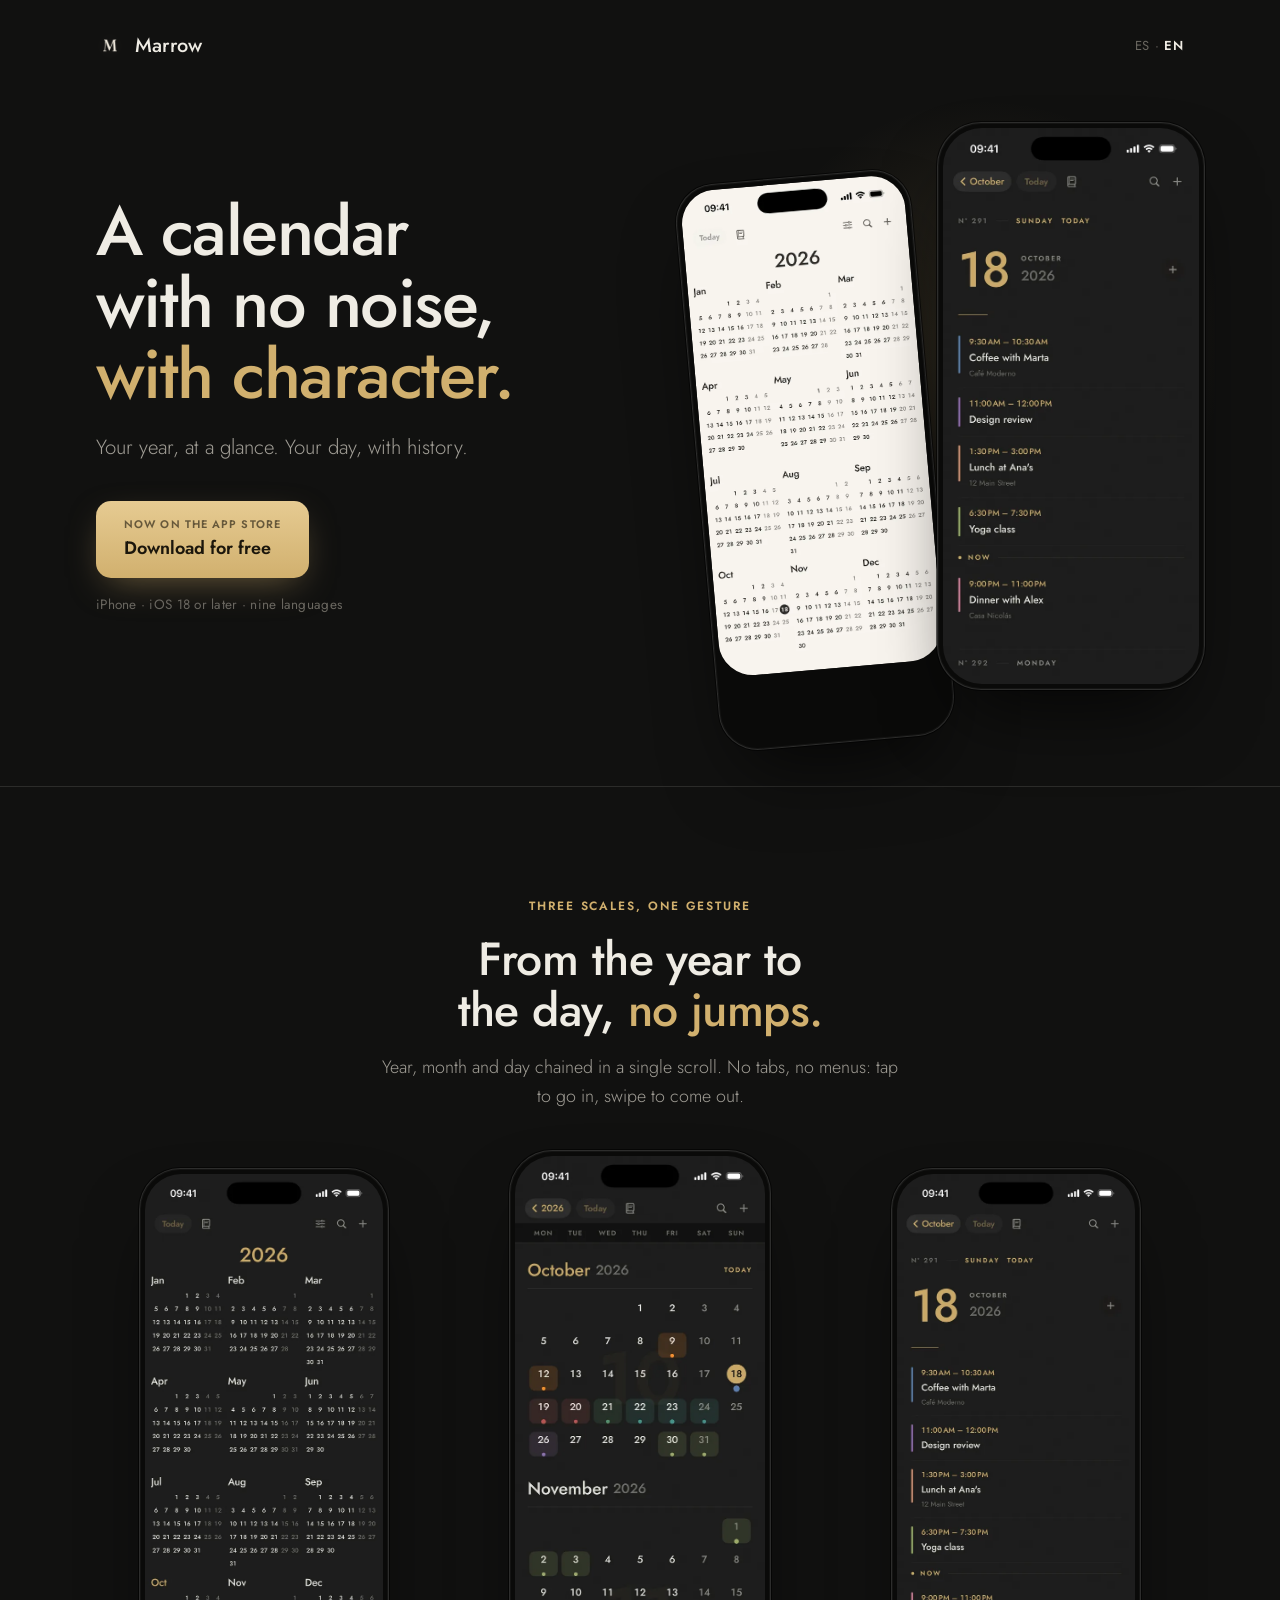
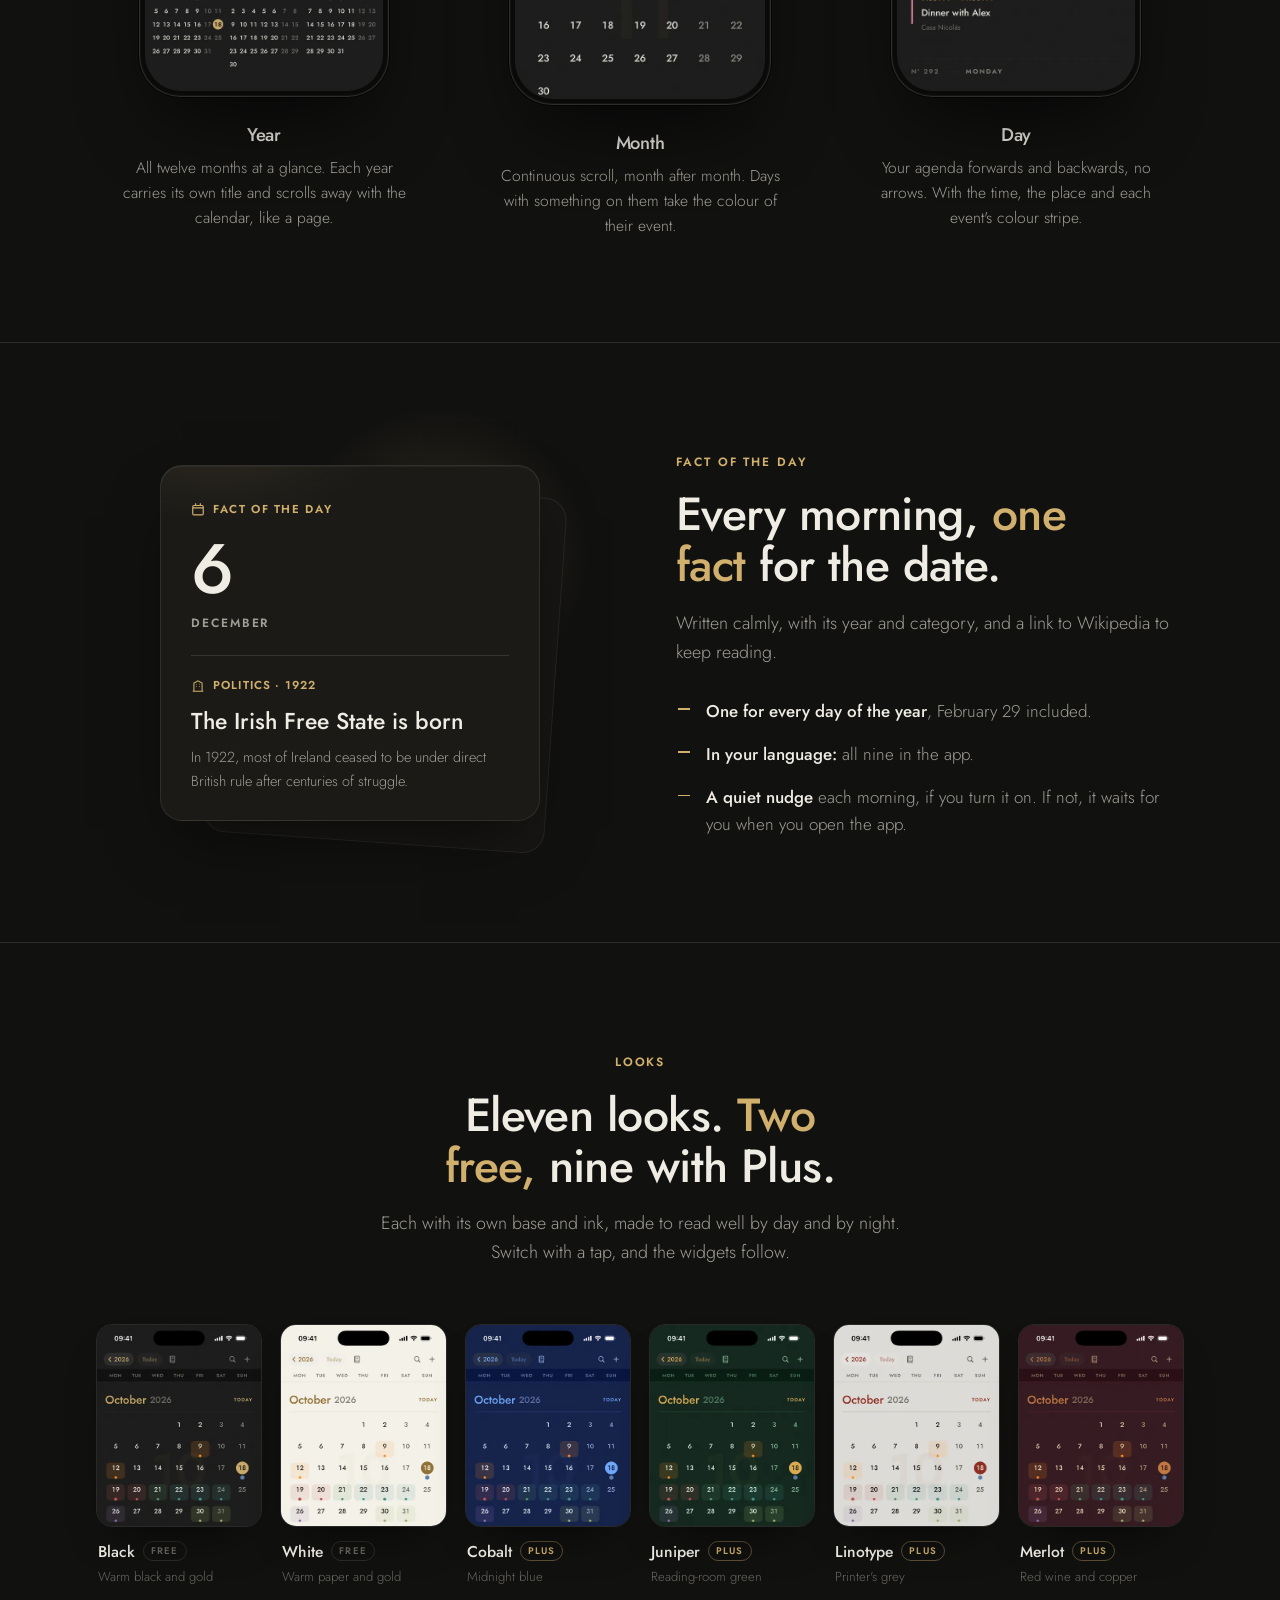
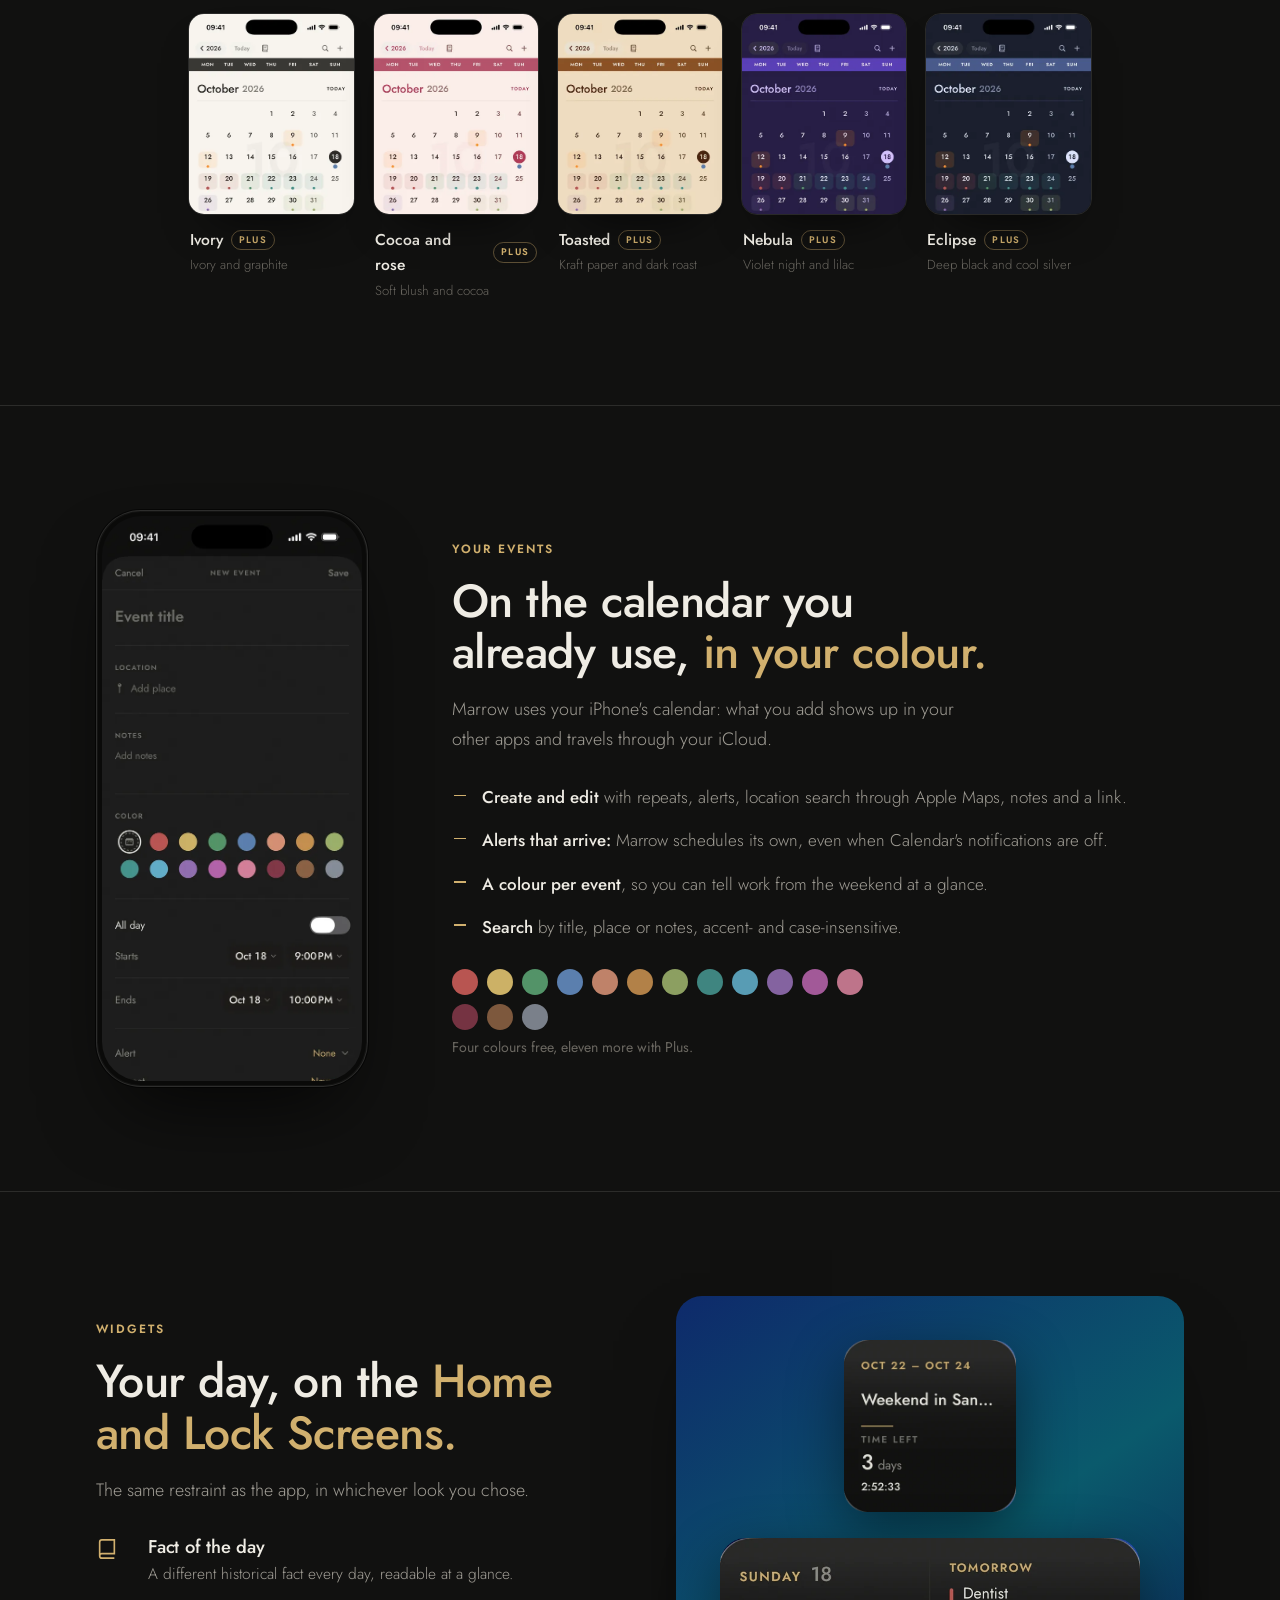
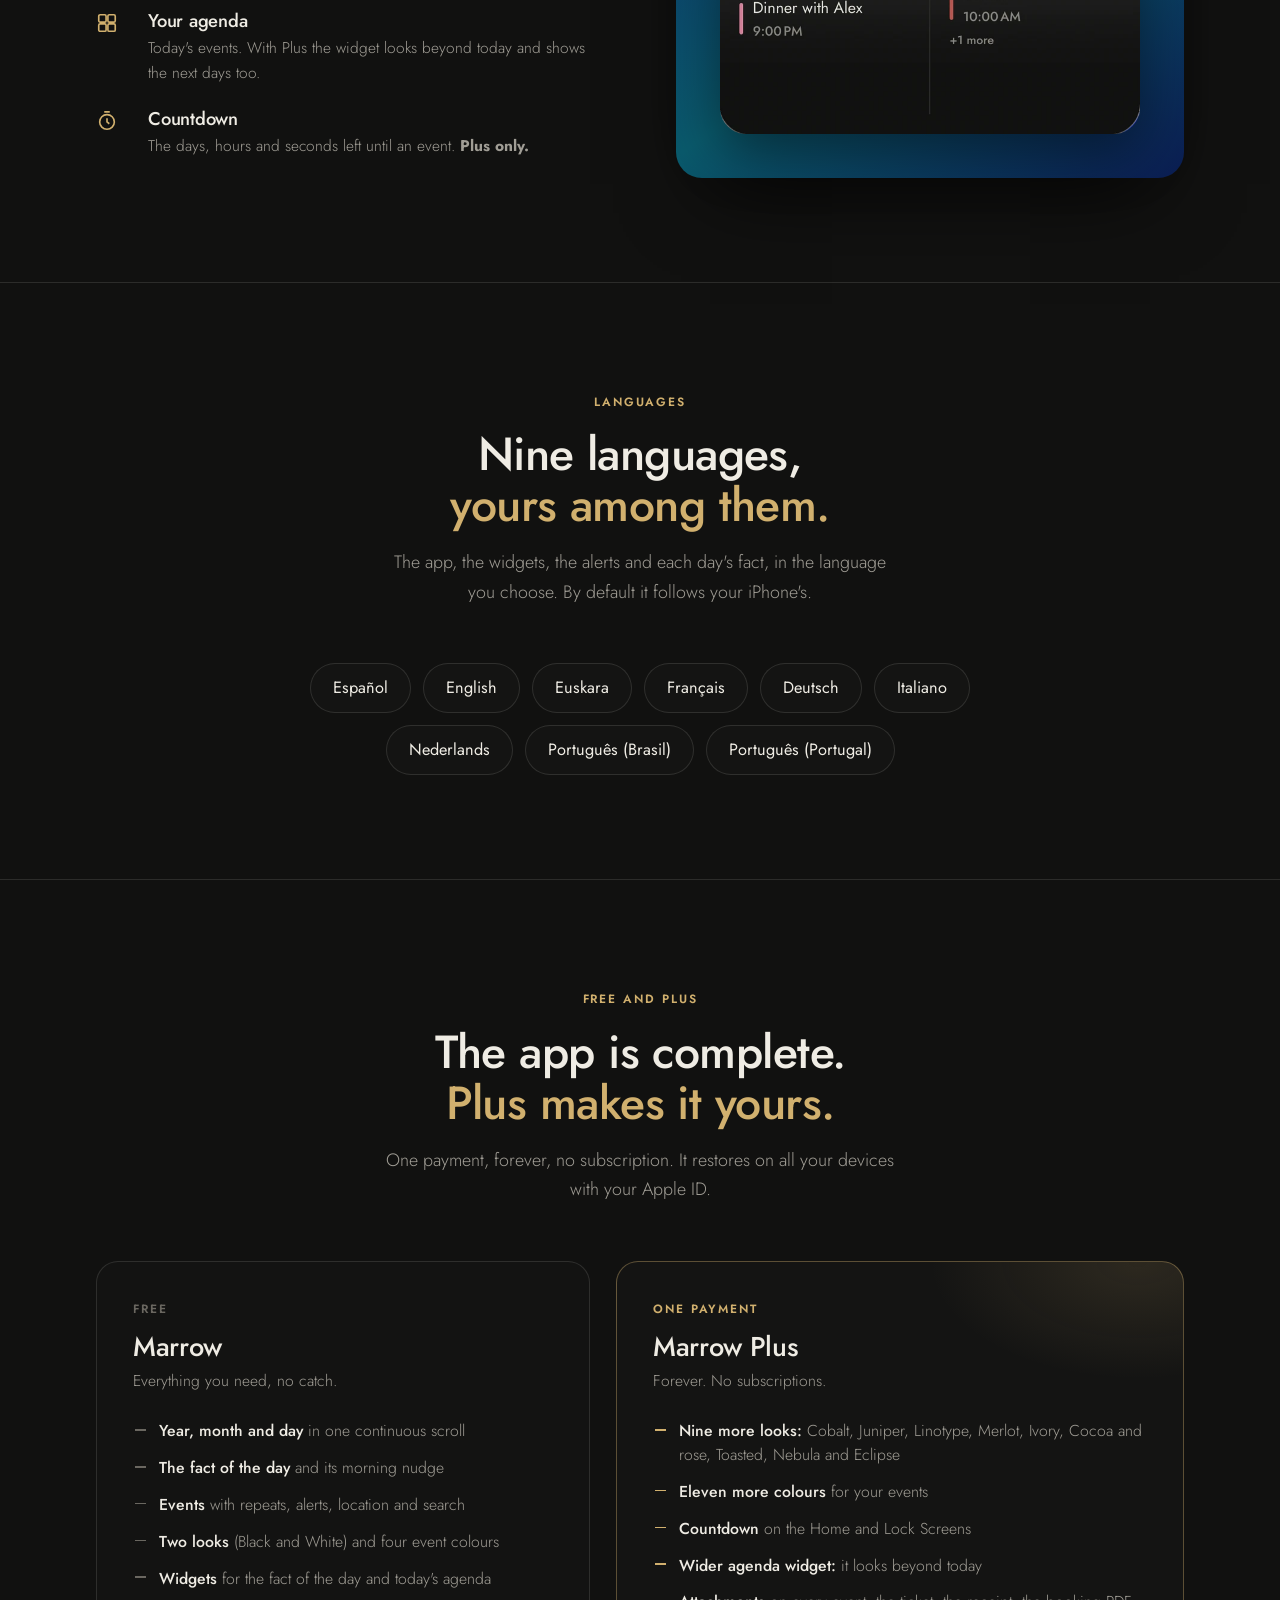
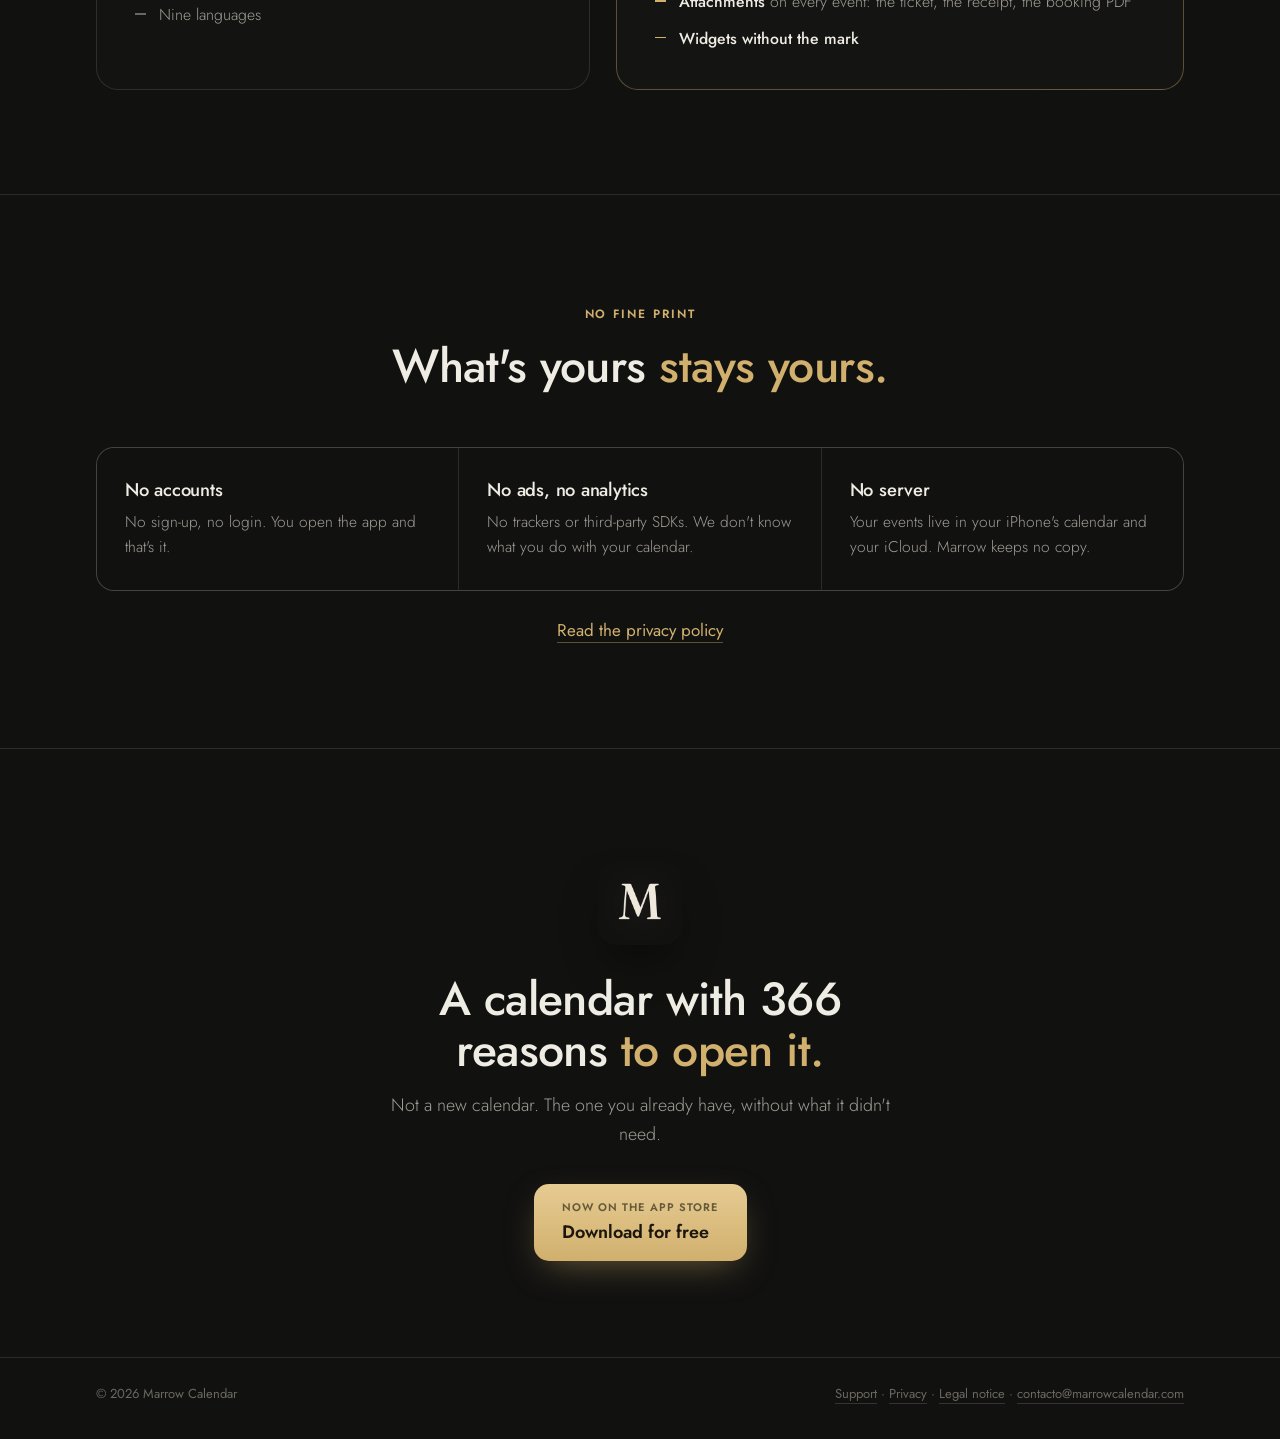
==== commit f285216b: "Idiomas: el euskera se presenta igual que los demás, sin distintivo ni titular propio Co-Authored-By" ====
--- a/index.html
+++ b/index.html
@@ -4,7 +4,7 @@
 <meta charset="UTF-8">
 <meta name="viewport" content="width=device-width, initial-scale=1">
 <title>Marrow Calendar — un calendario sin ruido, con carácter</title>
-<meta name="description" content="Marrow Calendar para iPhone: año, mes y día en un solo scroll, el dato del día, once apariencias, widgets y cuenta atrás. Sin cuentas ni anuncios. En nueve idiomas, también euskera.">
+<meta name="description" content="Marrow Calendar para iPhone: año, mes y día en un solo scroll, el dato del día, once apariencias, widgets y cuenta atrás. Sin cuentas ni anuncios. En nueve idiomas.">
 <link rel="icon" href="assets/img/icon.png">
 <meta name="theme-color" content="#111110">
 
@@ -123,7 +123,7 @@
       <p class="lede">Escrito con calma, con su año y su categoría, y un enlace a Wikipedia para seguir leyendo.</p>
       <ul class="ticks">
         <li><strong>Uno para cada día del año</strong>, también el 29 de febrero.</li>
-        <li><strong>En tu idioma:</strong> los nueve de la app, euskera incluido.</li>
+        <li><strong>En tu idioma:</strong> los nueve de la app.</li>
         <li><strong>Un aviso discreto</strong> cada mañana, si lo activas. Y si no, te espera al abrir la app.</li>
       </ul>
     </div>
@@ -228,13 +228,13 @@
   <div class="wrap">
     <div class="sec-head center">
       <span class="eyebrow">Idiomas</span>
-      <h2>Nueve idiomas, <em>también euskera.</em></h2>
+      <h2>Nueve idiomas, <em>el tuyo entre ellos.</em></h2>
       <p class="lede">La app, los widgets, los avisos y los hechos de cada día, en el idioma que elijas. Por defecto sigue el de tu iPhone.</p>
     </div>
     <div class="chips">
       <span class="chip">Español</span>
       <span class="chip">English</span>
-      <span class="chip new">Euskara<small>Nuevo</small></span>
+      <span class="chip">Euskara</span>
       <span class="chip">Français</span>
       <span class="chip">Deutsch</span>
       <span class="chip">Italiano</span>
--- a/assets/site.css
+++ b/assets/site.css
@@ -135,9 +135,11 @@
 
 /* ---------- apariencias ---------- */
 .themes{
-  display:grid; grid-template-columns:repeat(6, 1fr); gap:22px 18px;
-}
-.theme{ margin:0; }
+  --cols:6; --gap:18px;
+  display:flex; flex-wrap:wrap; justify-content:center; gap:26px var(--gap);
+}
+/* Flex y no grid: con 11 apariencias, la última fila queda centrada en vez de dejar un hueco. */
+.theme{ margin:0; flex:0 0 calc((100% - (var(--cols) - 1) * var(--gap)) / var(--cols)); }
 .theme .shot{
   position:relative; aspect-ratio:420/512; overflow:hidden; border-radius:16px;
   border:1px solid rgba(255,255,255,.1); box-shadow:0 24px 48px -26px rgba(0,0,0,.8);
@@ -231,7 +233,7 @@
 
 /* ---------- responsive ---------- */
 @media (max-width:1040px){
-  .themes{ grid-template-columns:repeat(4, 1fr); }
+  .themes{ --cols:4; }
   .events-grid{ gap:56px; }
   .fact-grid, .widgets-grid{ gap:48px; }
 }
@@ -254,7 +256,7 @@
   .fact-grid, .events-grid, .widgets-grid, .plans{ grid-template-columns:1fr; gap:44px; }
   .events-grid{ justify-items:center; }
   .events-grid > div:last-child{ justify-self:stretch; }
-  .themes{ grid-template-columns:repeat(2, 1fr); gap:20px 14px; }
+  .themes{ --cols:2; --gap:14px; gap:22px var(--gap); }
   .privacy-row{ grid-template-columns:1fr; }
   .plan{ padding:30px 26px; }
   .closing{ padding:76px 0 64px; }
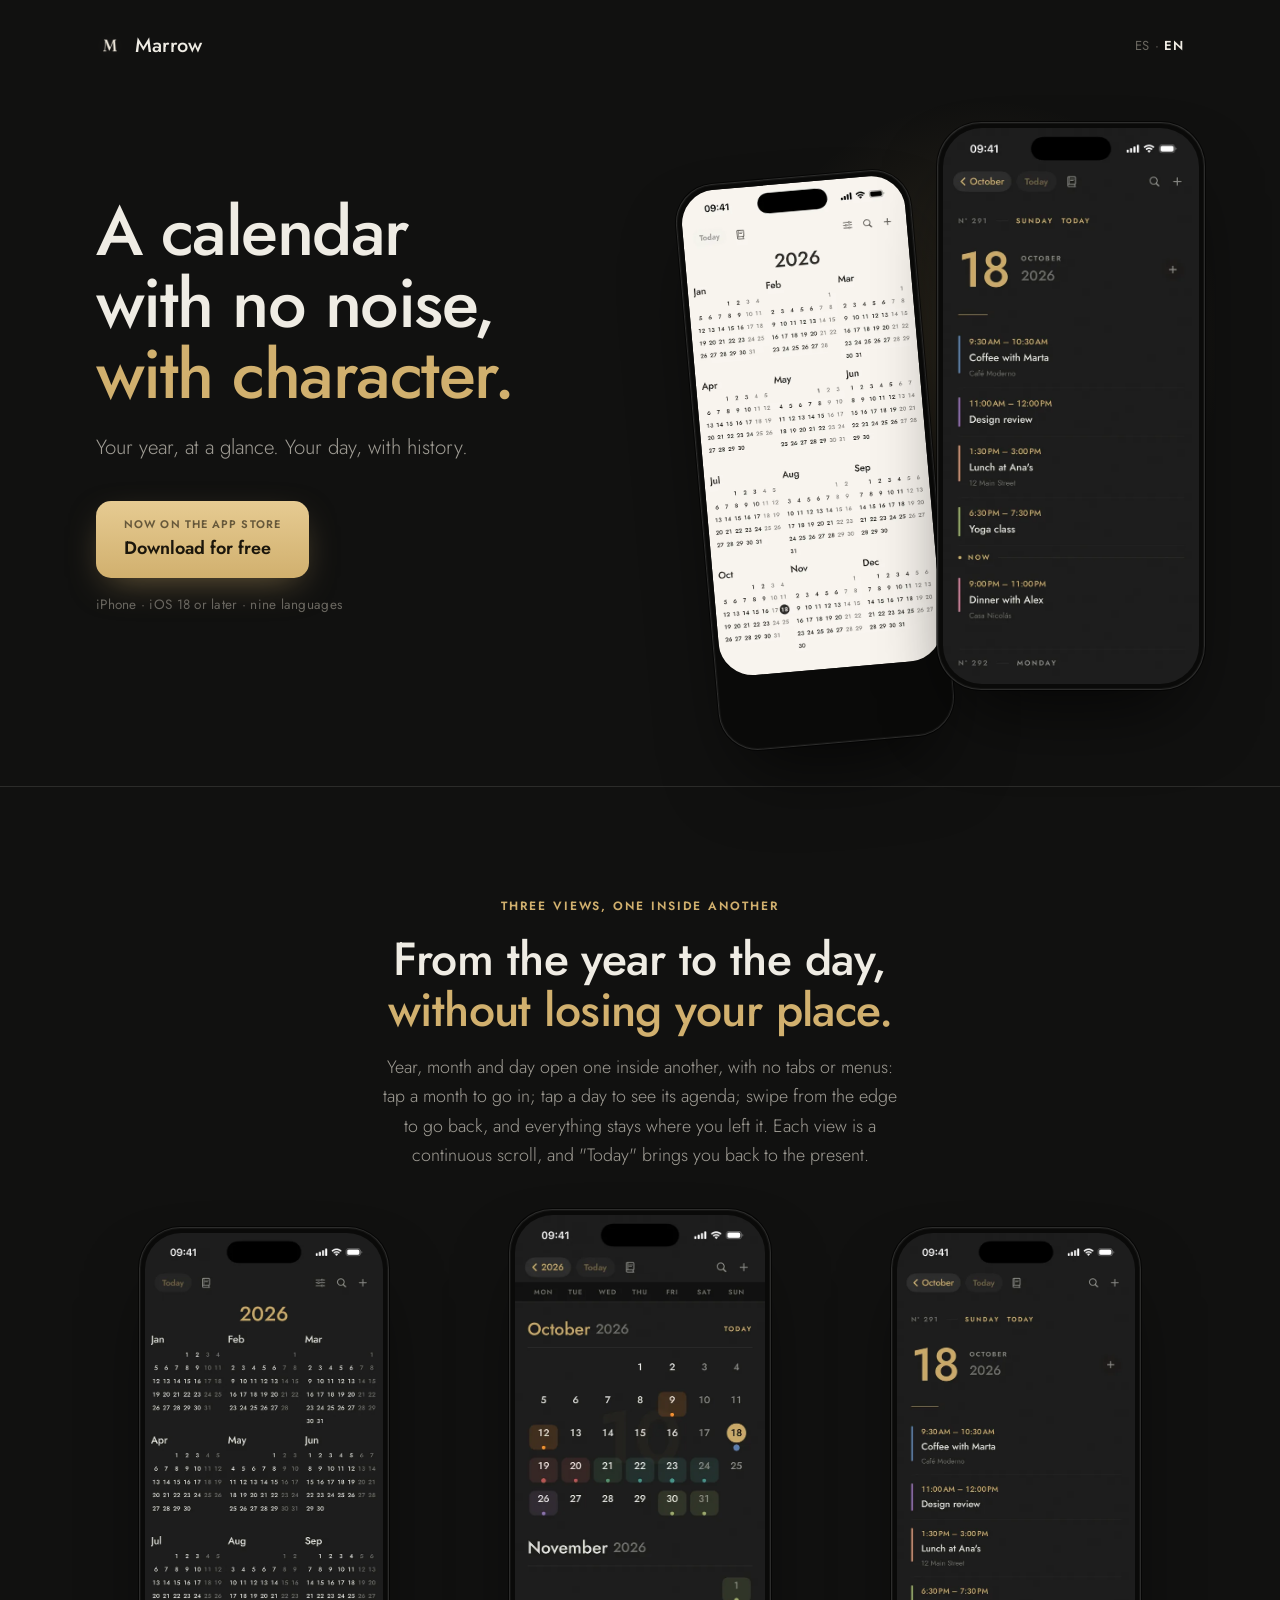
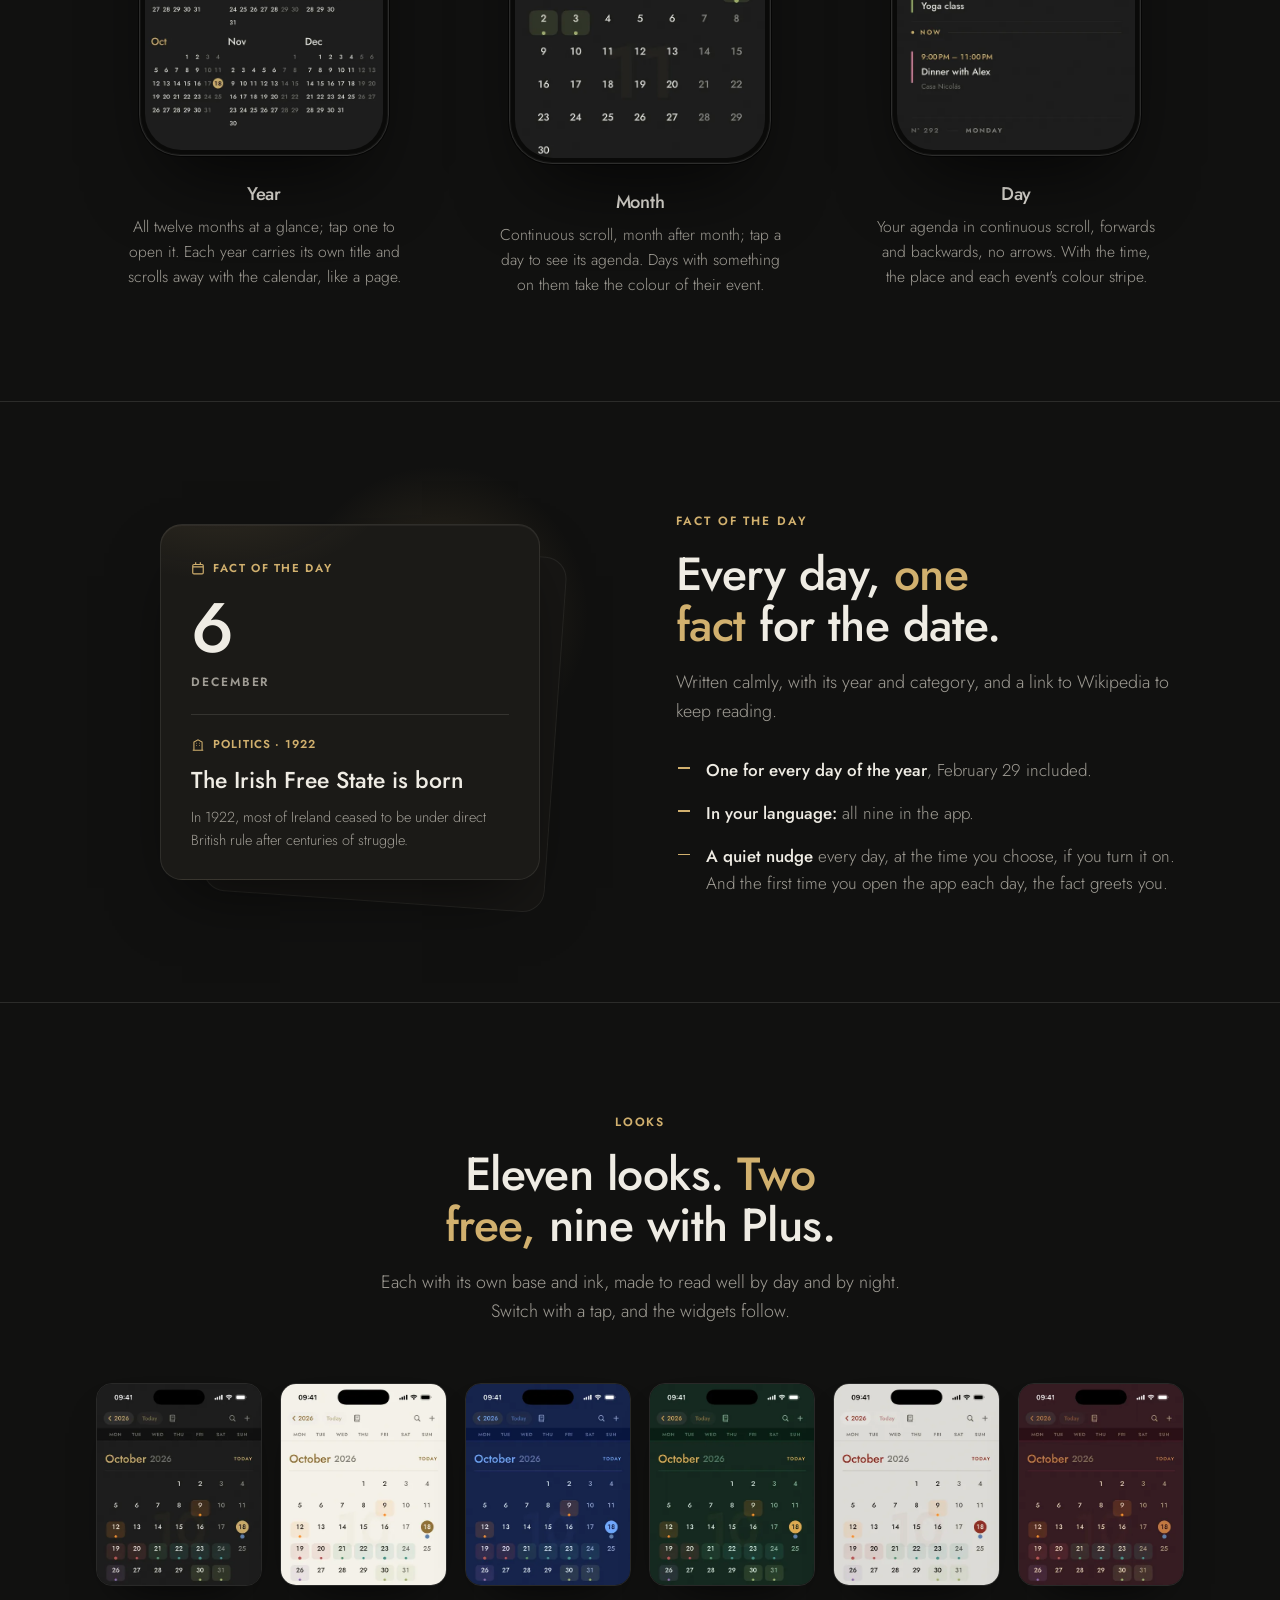
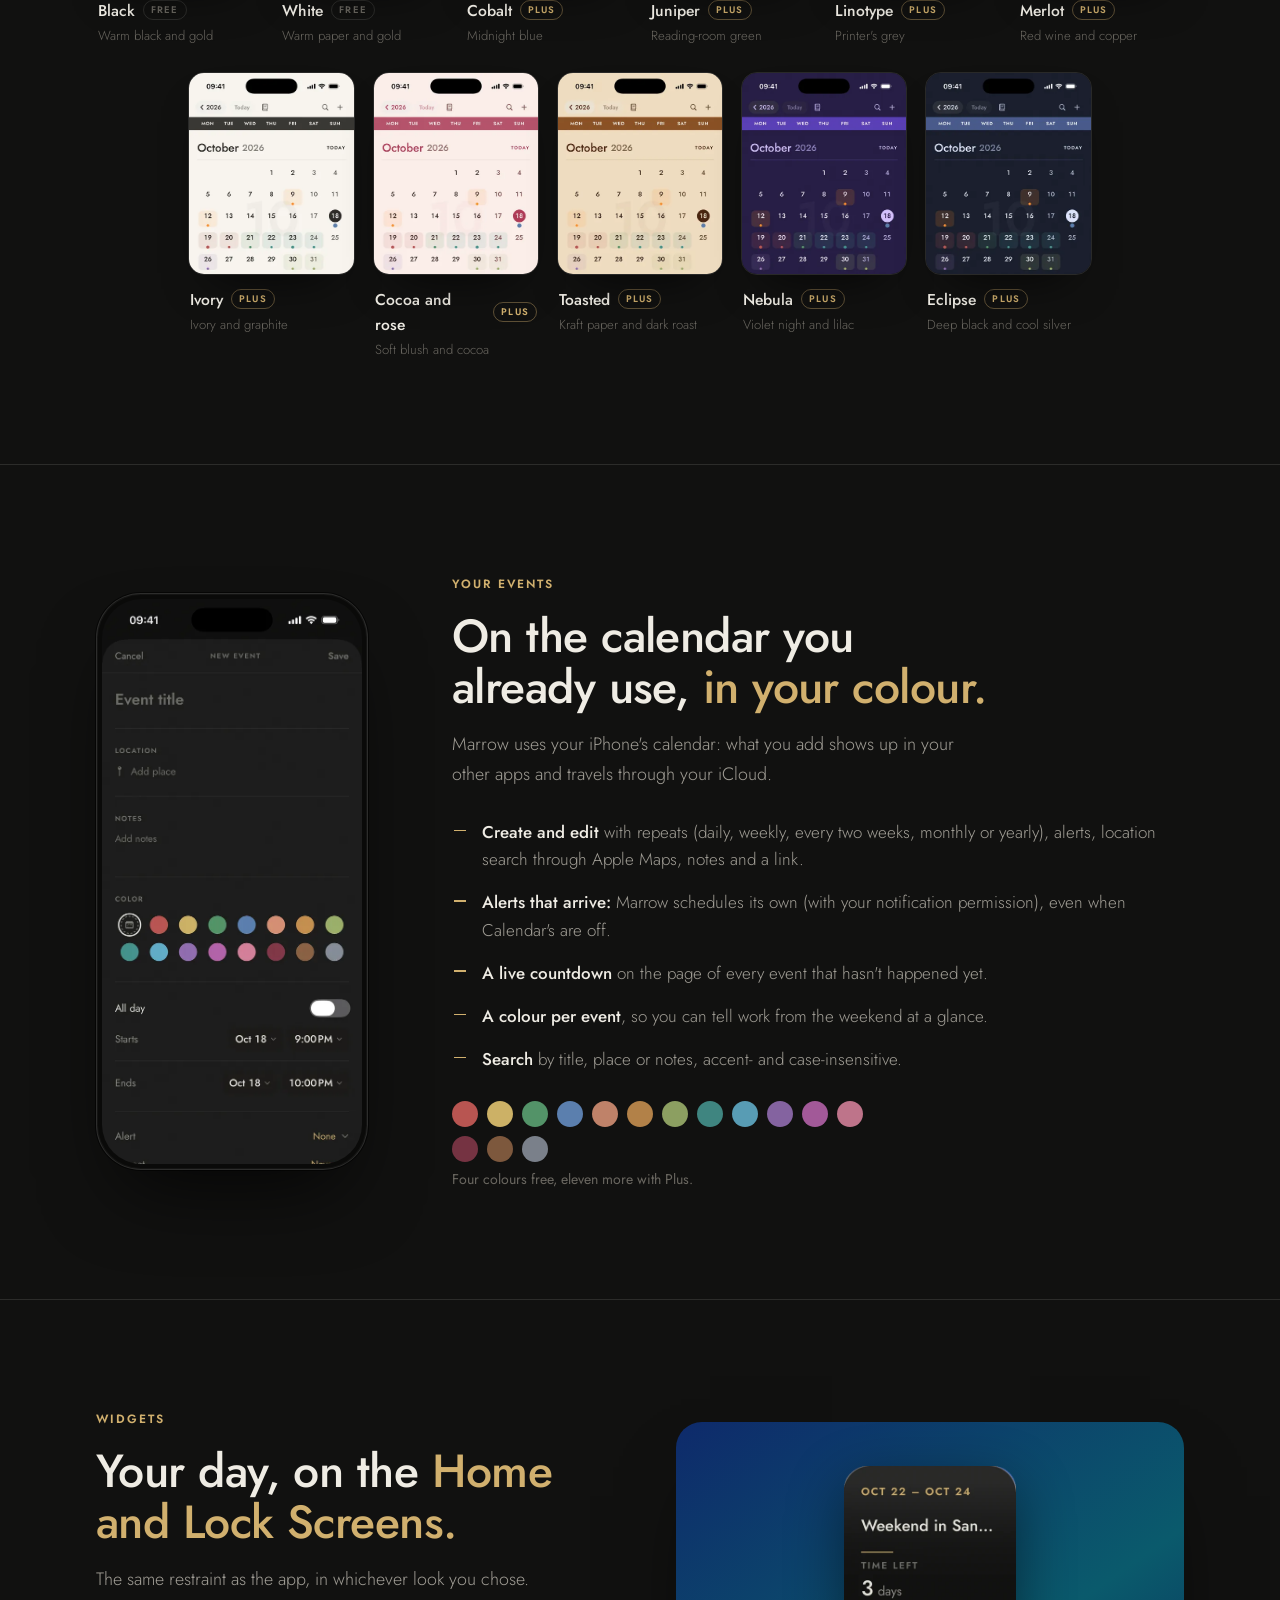
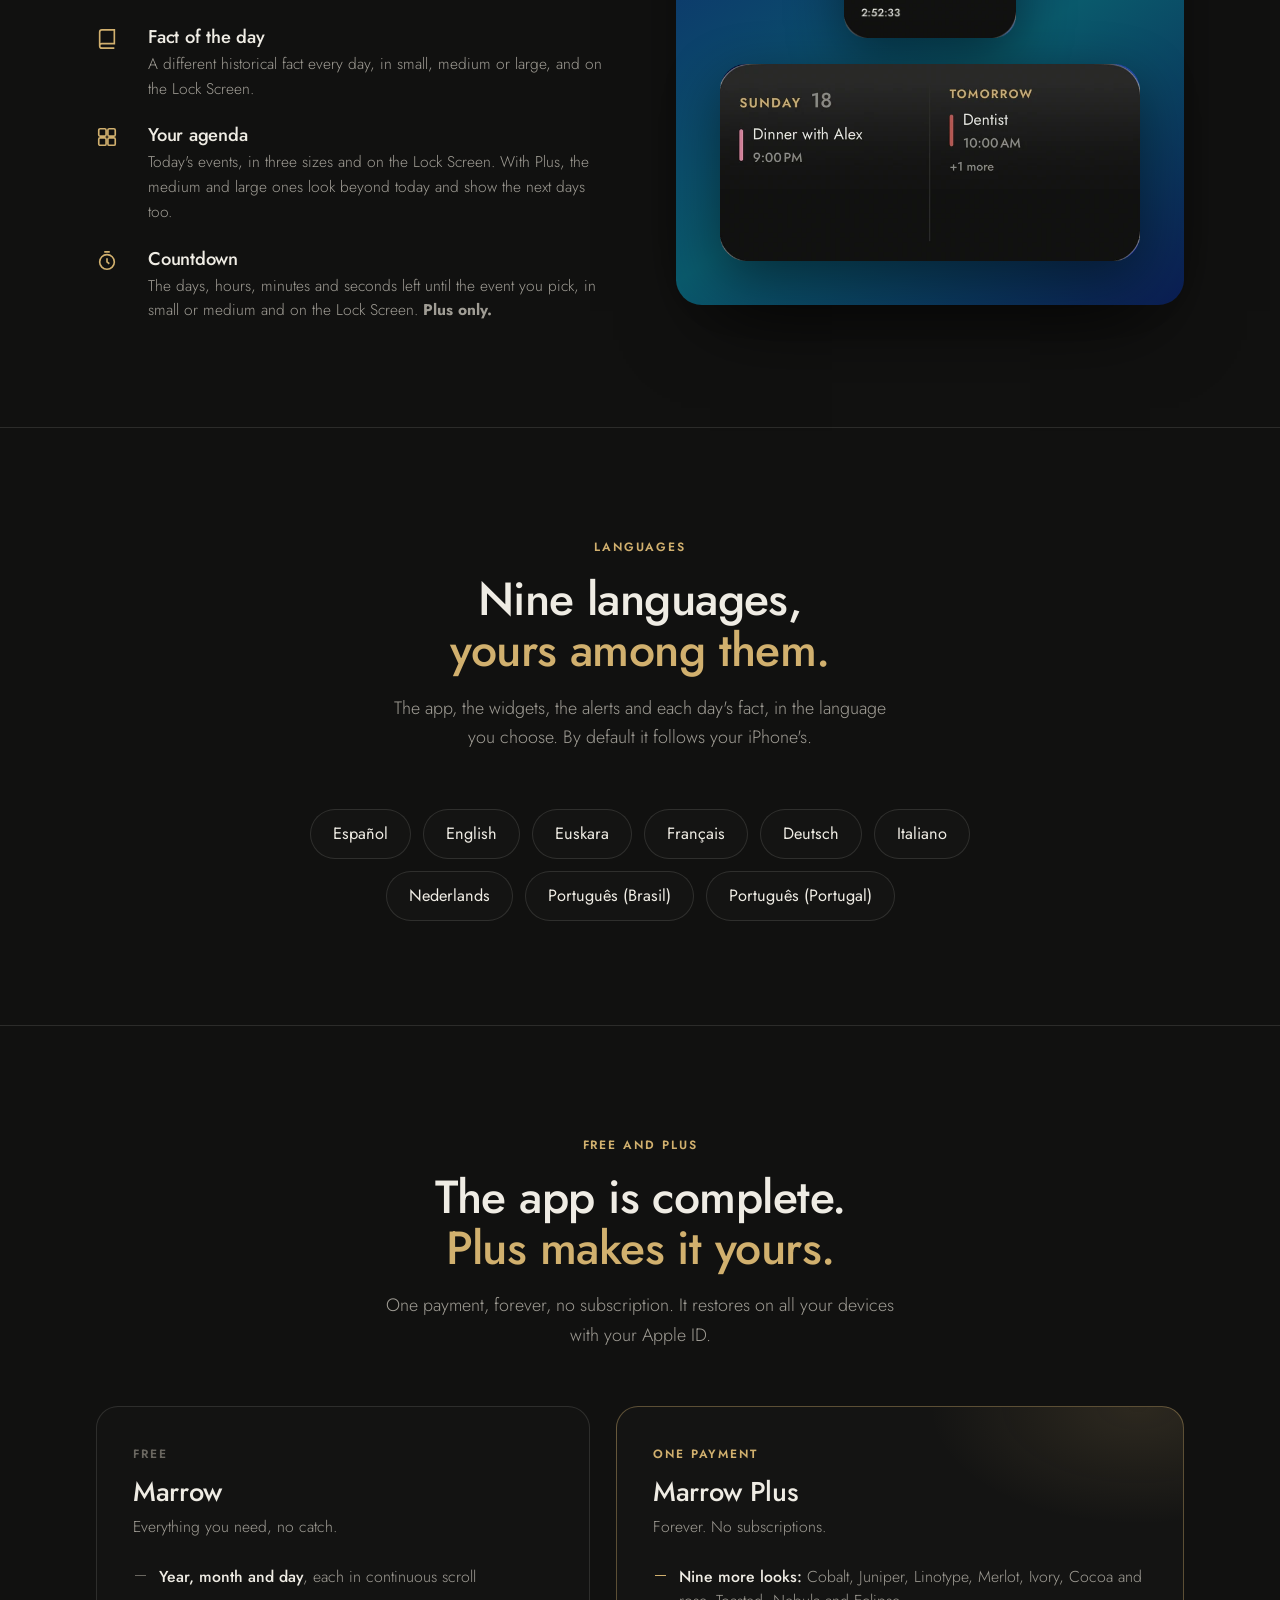
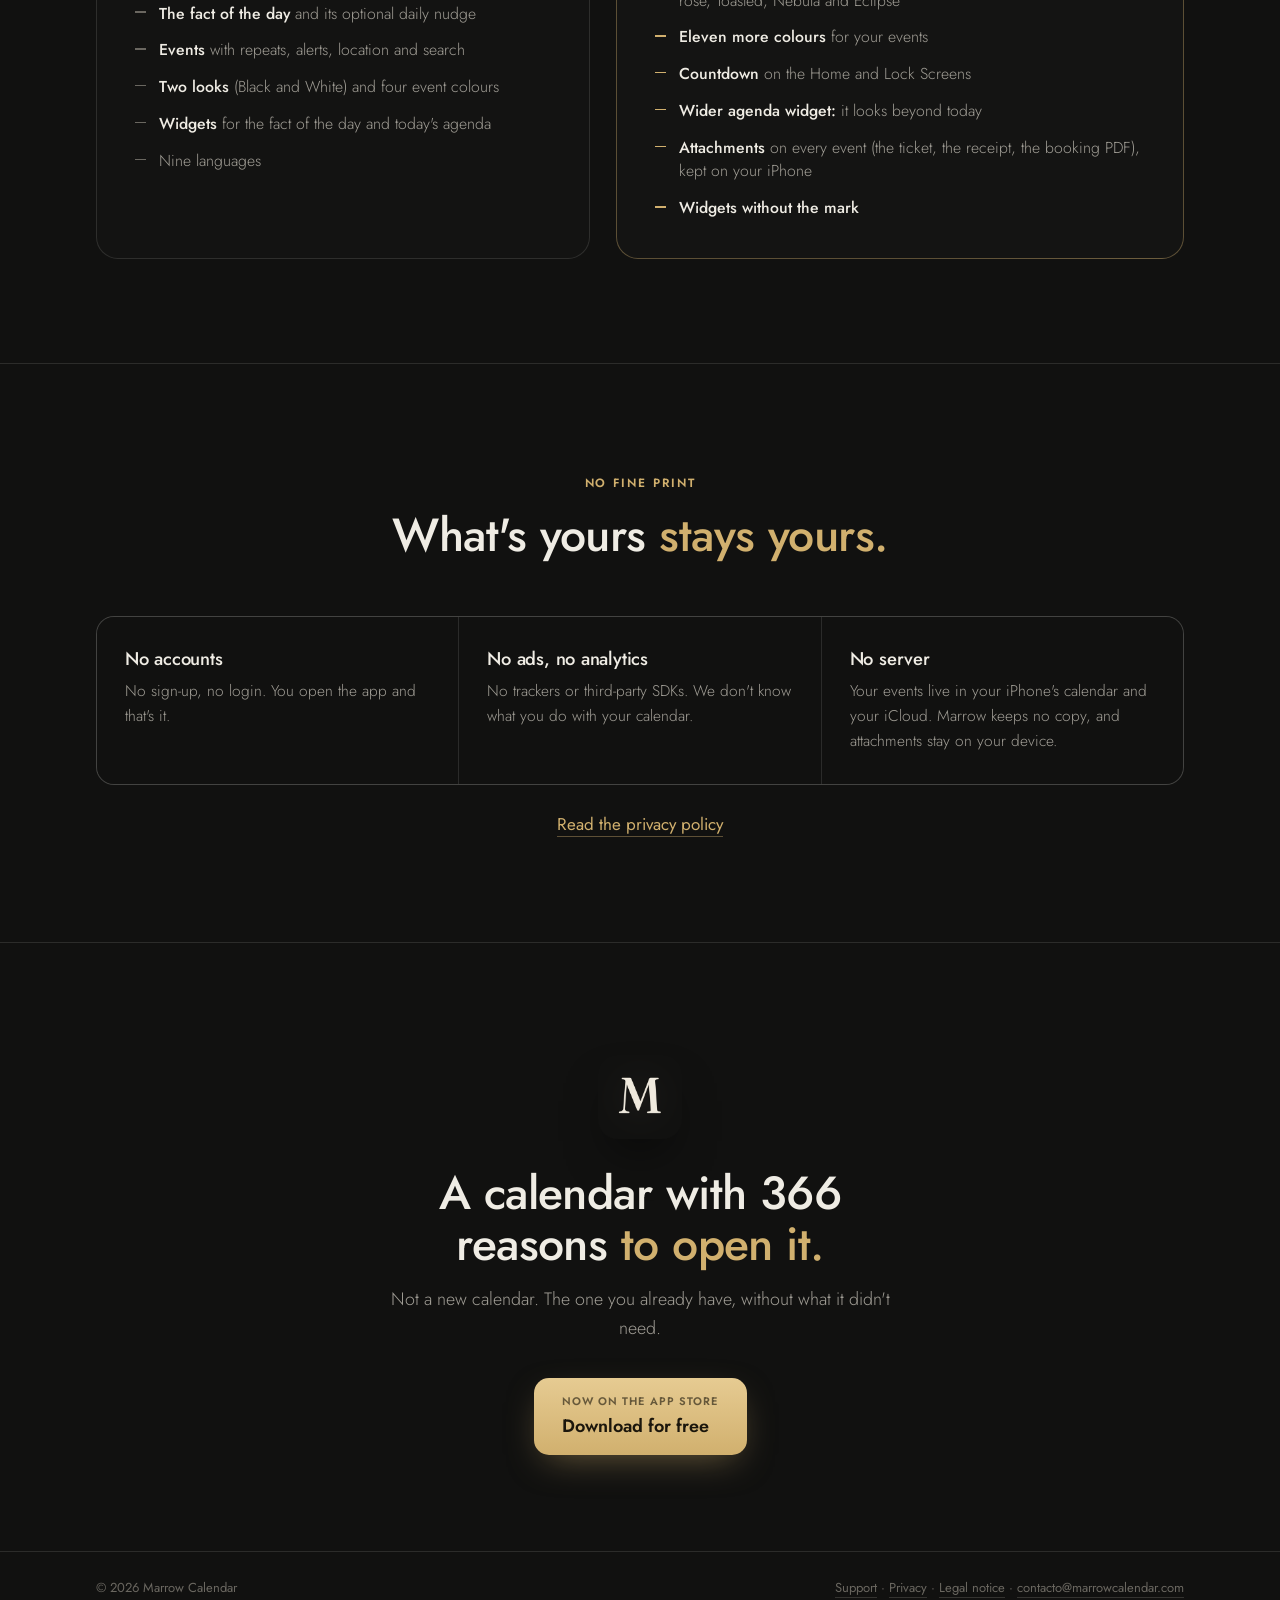
==== commit 5089bff6: "Web: descripciones auditadas una a una contra el funcionamiento real de la app - Año, mes y día ya n" ====
--- a/index.html
+++ b/index.html
@@ -4,21 +4,21 @@
 <meta charset="UTF-8">
 <meta name="viewport" content="width=device-width, initial-scale=1">
 <title>Marrow Calendar — un calendario sin ruido, con carácter</title>
-<meta name="description" content="Marrow Calendar para iPhone: año, mes y día en un solo scroll, el dato del día, once apariencias, widgets y cuenta atrás. Sin cuentas ni anuncios. En nueve idiomas.">
+<meta name="description" content="Marrow Calendar para iPhone: vistas de año, mes y día en scroll continuo, el dato del día, once apariencias, widgets y cuenta atrás. Sin cuentas ni anuncios. En nueve idiomas.">
 <link rel="icon" href="assets/img/icon.png">
 <meta name="theme-color" content="#111110">
 
 <meta property="og:type" content="website">
 <meta property="og:site_name" content="Marrow Calendar">
 <meta property="og:title" content="Marrow Calendar — un calendario sin ruido, con carácter">
-<meta property="og:description" content="Año, mes y día en un solo scroll, el dato del día, once apariencias y widgets. Sin cuentas, sin anuncios.">
+<meta property="og:description" content="Año, mes y día en scroll continuo, el dato del día, once apariencias y widgets. Sin cuentas, sin anuncios.">
 <meta property="og:image" content="https://marrowcalendar.com/assets/img/og-image.png">
 <meta property="og:image:width" content="1200">
 <meta property="og:image:height" content="630">
 <meta property="og:url" content="https://marrowcalendar.com/">
 <meta name="twitter:card" content="summary_large_image">
 <meta name="twitter:title" content="Marrow Calendar — un calendario sin ruido, con carácter">
-<meta name="twitter:description" content="Año, mes y día en un solo scroll, el dato del día, once apariencias y widgets. Sin cuentas, sin anuncios.">
+<meta name="twitter:description" content="Año, mes y día en scroll continuo, el dato del día, once apariencias y widgets. Sin cuentas, sin anuncios.">
 <meta name="twitter:image" content="https://marrowcalendar.com/assets/img/og-image.png">
 <link rel="alternate" hreflang="es" href="https://marrowcalendar.com/">
 <link rel="alternate" hreflang="en" href="https://marrowcalendar.com/en/">
@@ -76,22 +76,22 @@
 <section id="vistas">
   <div class="wrap">
     <div class="sec-head center">
-      <span class="eyebrow">Tres escalas, un solo gesto</span>
-      <h2>Del año al día, <em>sin saltos.</em></h2>
-      <p class="lede">Año, mes y día encadenados en un único scroll. Sin pestañas ni menús: tocas, entras; deslizas, sales.</p>
+      <span class="eyebrow">Tres vistas, una dentro de otra</span>
+      <h2>Del año al día, <em>sin perder el hilo.</em></h2>
+      <p class="lede">Año, mes y día se abren uno dentro de otro, sin pestañas ni menús: tocas un mes y entras; tocas un día y ves su agenda; deslizas desde el borde para volver, y todo queda donde lo dejaste. Cada vista es un scroll continuo, y «Hoy» te devuelve al presente.</p>
     </div>
     <div class="scales">
       <div class="scale">
         <div class="phone"><img src="assets/img/app/es-year.webp" width="560" height="1218" loading="lazy" alt="La vista de año de Marrow."></div>
-        <div><h3>Año</h3><p>Los doce meses de un vistazo. Cada año lleva su propio título y sube con el calendario, como en una página.</p></div>
+        <div><h3>Año</h3><p>Los doce meses de un vistazo; toca uno para abrirlo. Cada año lleva su propio título y sube con el calendario, como en una página.</p></div>
       </div>
       <div class="scale">
         <div class="phone"><img src="assets/img/app/es-month.webp" width="560" height="1218" loading="lazy" alt="La vista de mes de Marrow."></div>
-        <div><h3>Mes</h3><p>Scroll continuo, mes tras mes. Los días con algo apuntado se tiñen del color de su evento.</p></div>
+        <div><h3>Mes</h3><p>Scroll continuo, mes tras mes; toca un día para ver su agenda. Los días con algo apuntado se tiñen del color de su evento.</p></div>
       </div>
       <div class="scale">
         <div class="phone"><img src="assets/img/app/es-day.webp" width="560" height="1218" loading="lazy" alt="La vista de día de Marrow."></div>
-        <div><h3>Día</h3><p>Tu agenda hacia delante y hacia atrás, sin flechas. Con la hora, el lugar y la raya de color de cada evento.</p></div>
+        <div><h3>Día</h3><p>Tu agenda en scroll continuo, hacia delante y hacia atrás, sin flechas. Con la hora, el lugar y la raya de color de cada evento.</p></div>
       </div>
     </div>
   </div>
@@ -119,12 +119,12 @@
     </div>
     <div>
       <span class="eyebrow">El dato del día</span>
-      <h2>Cada mañana, <em>un hecho</em> para la fecha.</h2>
+      <h2>Cada día, <em>un hecho</em> para la fecha.</h2>
       <p class="lede">Escrito con calma, con su año y su categoría, y un enlace a Wikipedia para seguir leyendo.</p>
       <ul class="ticks">
         <li><strong>Uno para cada día del año</strong>, también el 29 de febrero.</li>
         <li><strong>En tu idioma:</strong> los nueve de la app.</li>
-        <li><strong>Un aviso discreto</strong> cada mañana, si lo activas. Y si no, te espera al abrir la app.</li>
+        <li><strong>Un aviso discreto</strong> cada día, a la hora que elijas, si lo activas. Y la primera vez que abres la app cada día, te recibe el dato.</li>
       </ul>
     </div>
   </div>
@@ -194,8 +194,9 @@
       <h2>Sobre el calendario de siempre, <em>con tu color.</em></h2>
       <p class="lede">Marrow usa el calendario de tu iPhone: lo que apuntas aparece en tus otras apps y viaja por tu iCloud.</p>
       <ul class="ticks">
-        <li><strong>Crea y edita</strong> con repetición, aviso, ubicación con búsqueda de Apple Maps, notas y enlace.</li>
-        <li><strong>Avisos que llegan:</strong> Marrow programa los suyos, también si las notificaciones del Calendario están apagadas.</li>
+        <li><strong>Crea y edita</strong> con repetición (cada día, semana, dos semanas, mes o año), aviso, ubicación con búsqueda de Apple Maps, notas y enlace.</li>
+        <li><strong>Avisos que llegan:</strong> Marrow programa los suyos (con tu permiso de notificaciones), también si las del Calendario están apagadas.</li>
+        <li><strong>Cuenta atrás en vivo</strong> en la ficha de cada evento que aún no ha pasado.</li>
         <li><strong>Un color por evento</strong> para distinguir de un vistazo el trabajo del fin de semana.</li>
         <li><strong>Búsqueda</strong> por título, lugar o notas, sin acentos ni mayúsculas.</li>
       </ul>
@@ -212,9 +213,9 @@
       <h2>Tu día, en la pantalla de <em>inicio y de bloqueo.</em></h2>
       <p class="lede">La misma sobriedad que la app, en el tema que hayas elegido.</p>
       <ul class="wlist">
-        <li><svg viewBox="0 0 24 24" fill="none" stroke="currentColor" stroke-width="1.8"><path d="M4 19.5A2.5 2.5 0 0 1 6.5 17H20V2H6.5A2.5 2.5 0 0 0 4 4.5v15Z"/><path d="M4 19.5A2.5 2.5 0 0 0 6.5 22H20"/></svg><div><h3>El dato del día</h3><p>Un hecho histórico distinto cada día, para leer de un vistazo.</p></div></li>
-        <li><svg viewBox="0 0 24 24" fill="none" stroke="currentColor" stroke-width="1.8"><rect x="3" y="3" width="8" height="8" rx="1.5"/><rect x="13" y="3" width="8" height="8" rx="1.5"/><rect x="3" y="13" width="8" height="8" rx="1.5"/><rect x="13" y="13" width="8" height="8" rx="1.5"/></svg><div><h3>Tu agenda</h3><p>Los eventos de hoy. Con Plus, el widget mira más allá y enseña también los próximos días.</p></div></li>
-        <li><svg viewBox="0 0 24 24" fill="none" stroke="currentColor" stroke-width="1.8"><circle cx="12" cy="13" r="8"/><path d="M12 9v4l2.5 2M9 2h6"/></svg><div><h3>Cuenta atrás</h3><p>Los días, horas y segundos que faltan para un evento. <b>Solo con Plus.</b></p></div></li>
+        <li><svg viewBox="0 0 24 24" fill="none" stroke="currentColor" stroke-width="1.8"><path d="M4 19.5A2.5 2.5 0 0 1 6.5 17H20V2H6.5A2.5 2.5 0 0 0 4 4.5v15Z"/><path d="M4 19.5A2.5 2.5 0 0 0 6.5 22H20"/></svg><div><h3>El dato del día</h3><p>Un hecho histórico distinto cada día, en tamaño pequeño, mediano o grande, y en la pantalla de bloqueo.</p></div></li>
+        <li><svg viewBox="0 0 24 24" fill="none" stroke="currentColor" stroke-width="1.8"><rect x="3" y="3" width="8" height="8" rx="1.5"/><rect x="13" y="3" width="8" height="8" rx="1.5"/><rect x="3" y="13" width="8" height="8" rx="1.5"/><rect x="13" y="13" width="8" height="8" rx="1.5"/></svg><div><h3>Tu agenda</h3><p>Los eventos de hoy, en tres tamaños y en la pantalla de bloqueo. Con Plus, el mediano y el grande miran más allá y enseñan también los próximos días.</p></div></li>
+        <li><svg viewBox="0 0 24 24" fill="none" stroke="currentColor" stroke-width="1.8"><circle cx="12" cy="13" r="8"/><path d="M12 9v4l2.5 2M9 2h6"/></svg><div><h3>Cuenta atrás</h3><p>Los días, horas, minutos y segundos que faltan para el evento que elijas, en tamaño pequeño o mediano y en la pantalla de bloqueo. <b>Solo con Plus.</b></p></div></li>
       </ul>
     </div>
     <div class="widget-stage">
@@ -258,8 +259,8 @@
         <h3>Marrow</h3>
         <p class="price">Todo lo necesario, sin trampa.</p>
         <ul>
-        <li><strong>Año, mes y día</strong> en scroll continuo</li>
-        <li><strong>El dato del día</strong> y su aviso matinal</li>
+        <li><strong>Año, mes y día</strong>, cada uno en scroll continuo</li>
+        <li><strong>El dato del día</strong> y su aviso diario opcional</li>
         <li><strong>Eventos</strong> con repetición, avisos, ubicación y búsqueda</li>
         <li><strong>Dos apariencias</strong> (Negro y Blanco) y cuatro colores de evento</li>
         <li><strong>Widgets</strong> del dato del día y de la agenda de hoy</li>
@@ -275,7 +276,7 @@
         <li><strong>Once colores más</strong> para tus eventos</li>
         <li><strong>Cuenta atrás</strong> en la pantalla de inicio y en la de bloqueo</li>
         <li><strong>Widget de agenda ampliado:</strong> mira más allá de hoy</li>
-        <li><strong>Adjuntos</strong> en cada evento: la entrada, el justificante, el PDF de la reserva</li>
+        <li><strong>Adjuntos</strong> en cada evento (la entrada, el justificante, el PDF de la reserva), guardados en tu iPhone</li>
         <li><strong>Widgets sin firma</strong></li>
         </ul>
       </div>
@@ -292,7 +293,7 @@
     <div class="privacy-row">
       <div><h3>Sin cuentas</h3><p>No hay registro ni inicio de sesión. Abres la app y ya está.</p></div>
       <div><h3>Sin anuncios ni analítica</h3><p>Ni rastreadores ni SDK de terceros. No sabemos qué haces con tu calendario.</p></div>
-      <div><h3>Sin servidor</h3><p>Tus eventos viven en el calendario del iPhone y en tu iCloud. Marrow no guarda copia.</p></div>
+      <div><h3>Sin servidor</h3><p>Tus eventos viven en el calendario del iPhone y en tu iCloud. Marrow no guarda copia, y los adjuntos se quedan en tu dispositivo.</p></div>
     </div>
     <p style="text-align:center;margin:26px 0 0"><a href="privacidad.html" style="color:var(--gold);border-bottom:1px solid rgba(209,176,110,.4)">Leer la política de privacidad</a></p>
   </div>
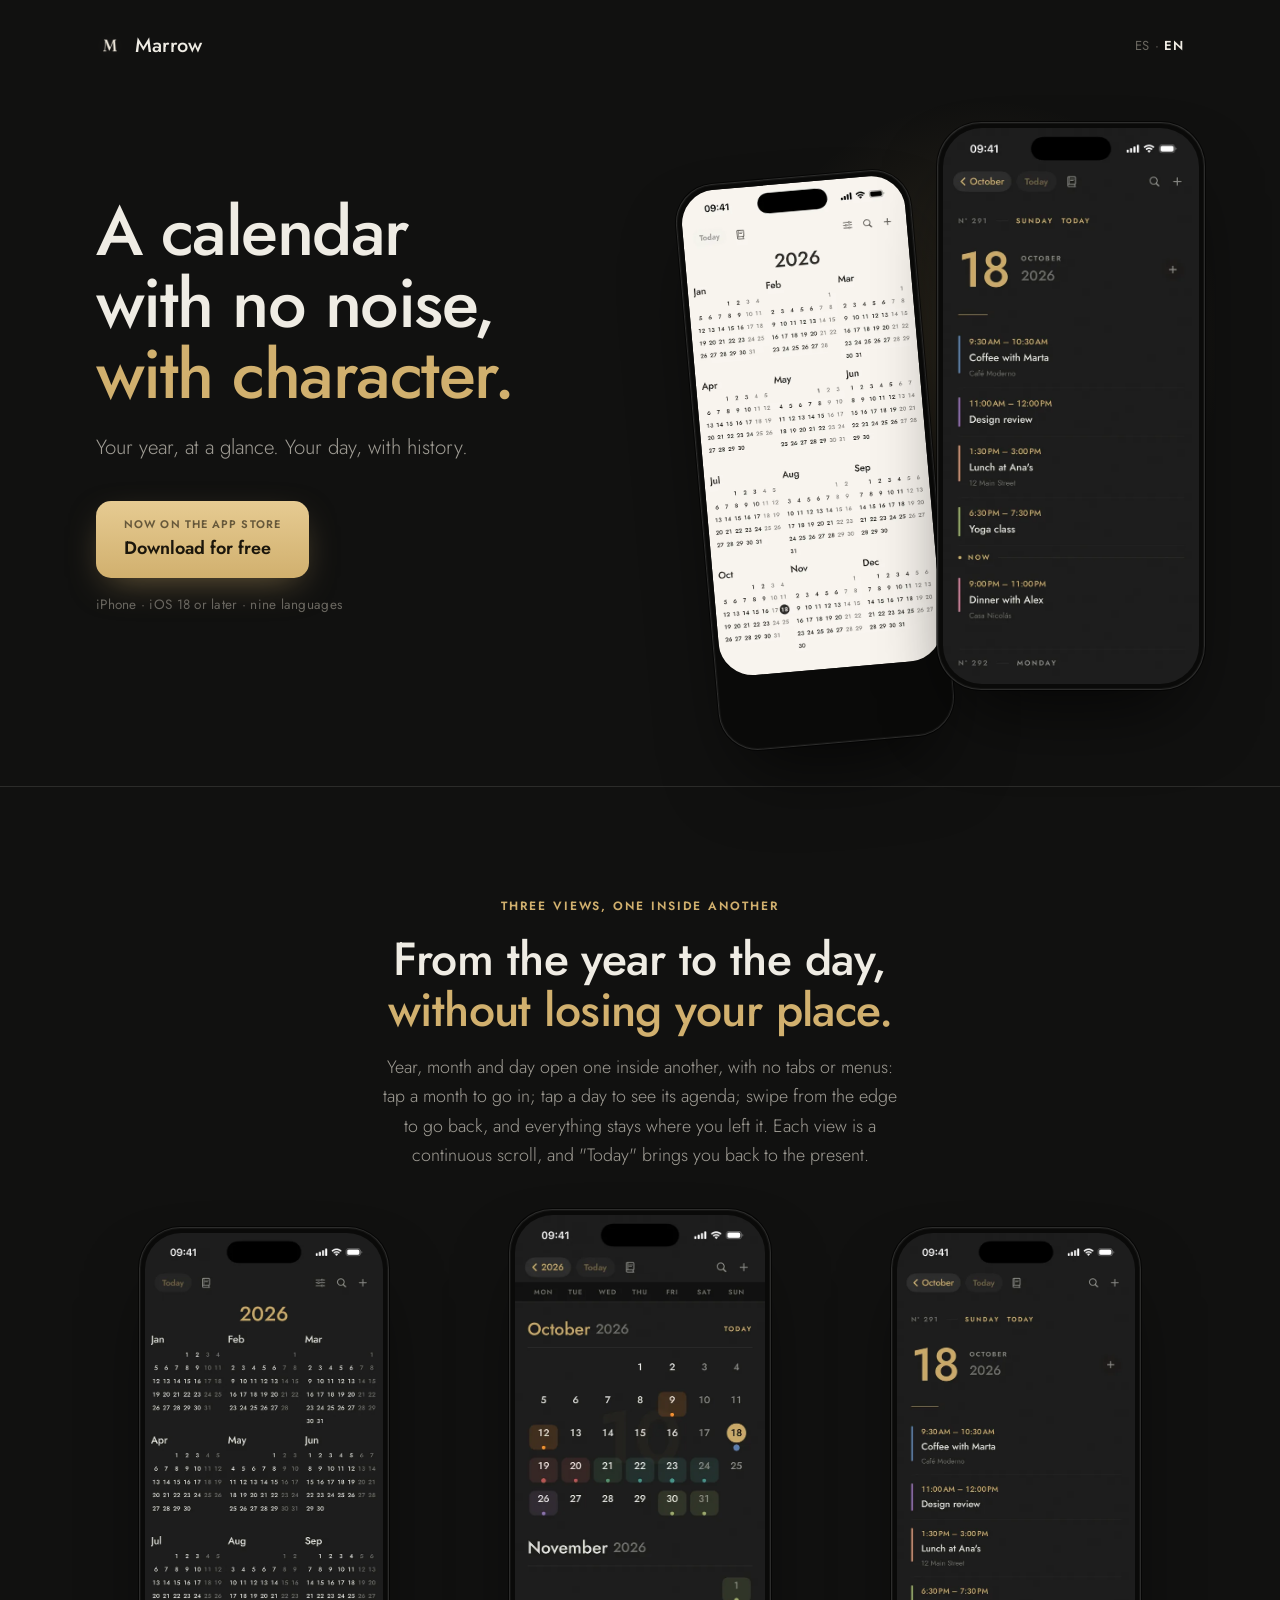
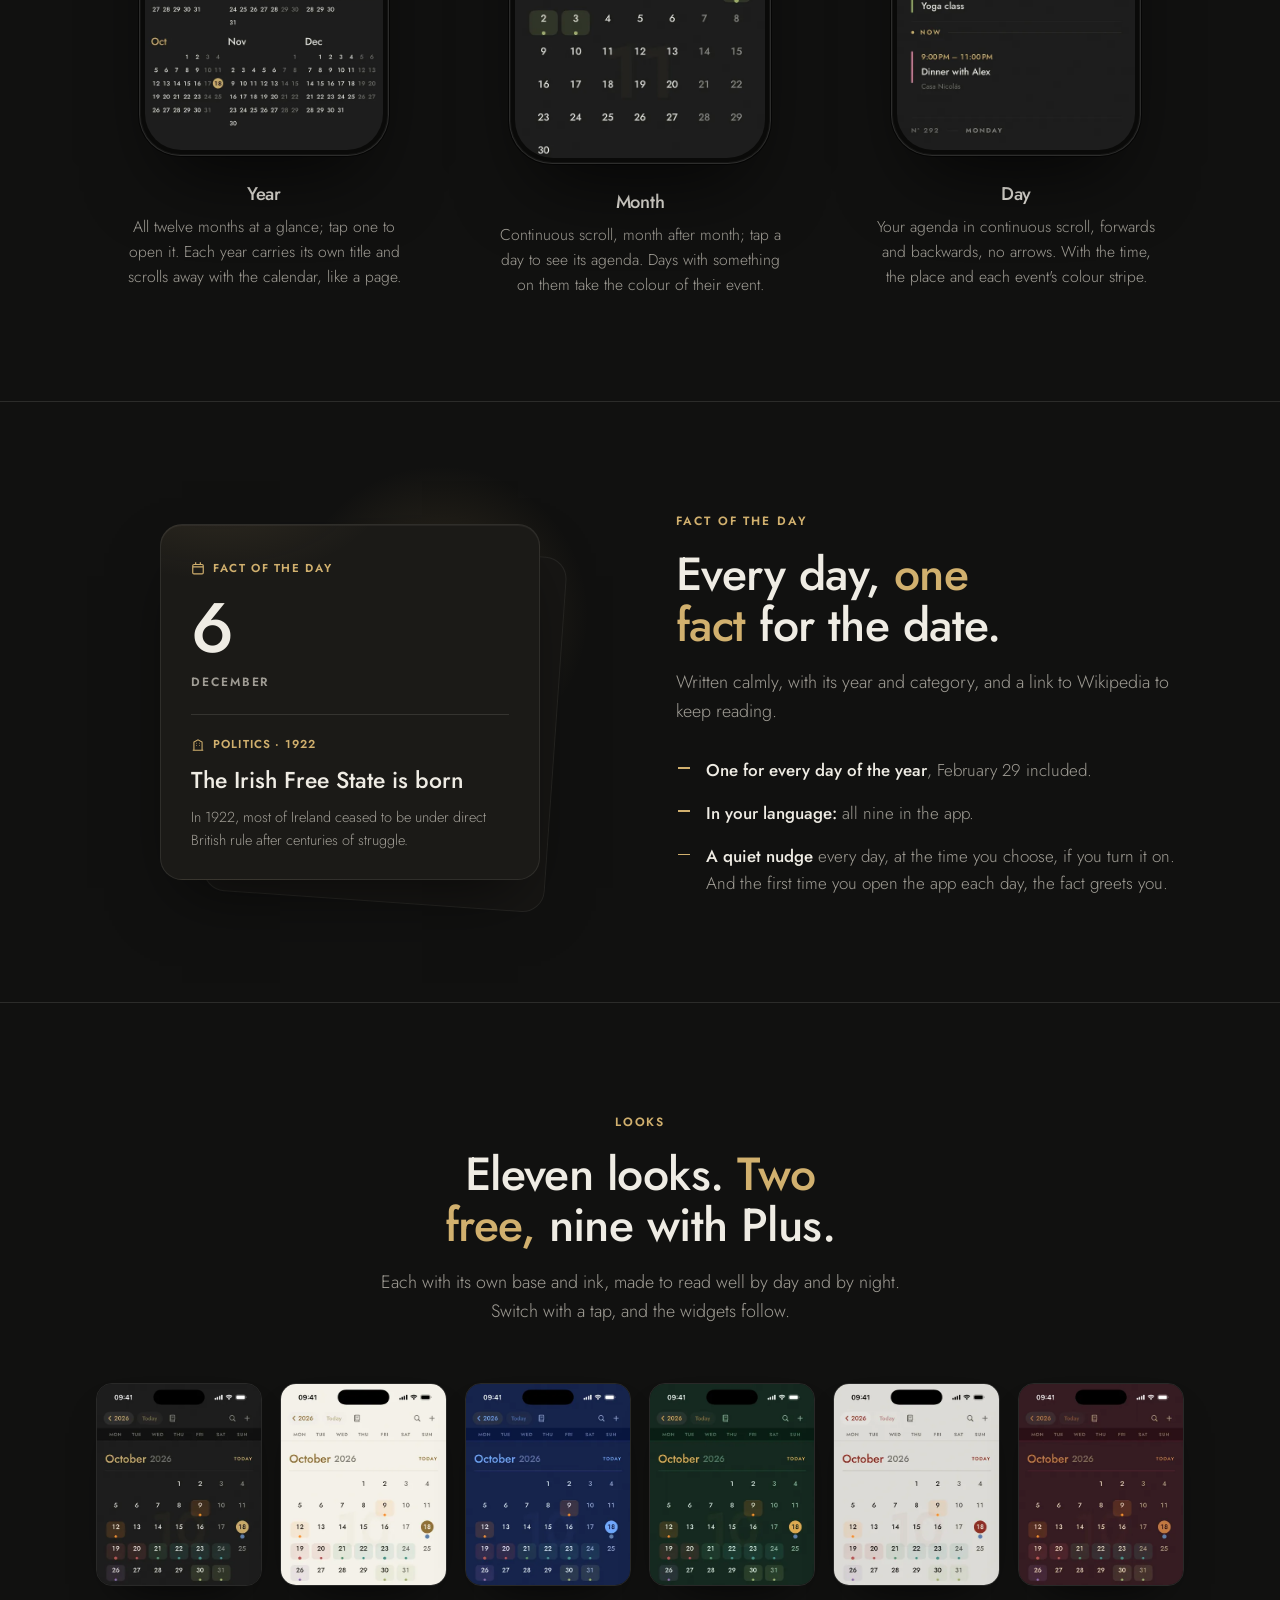
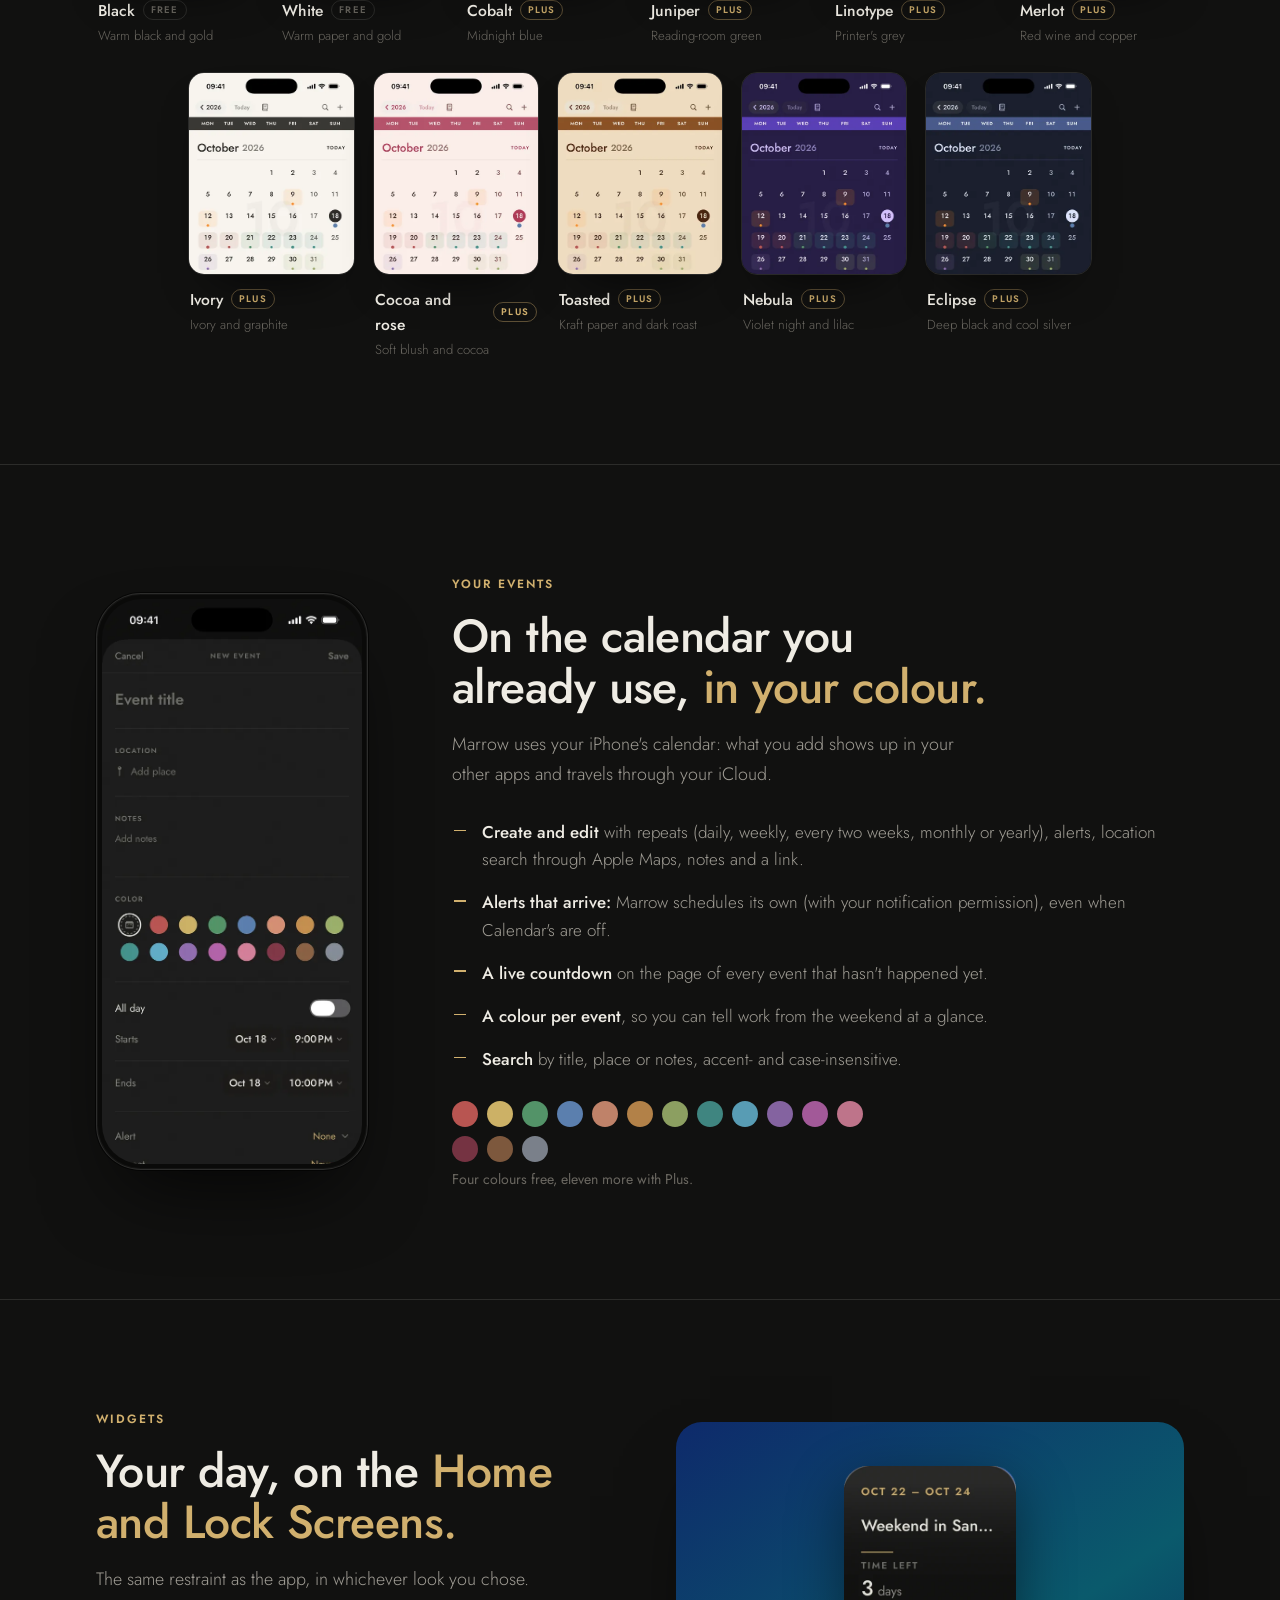
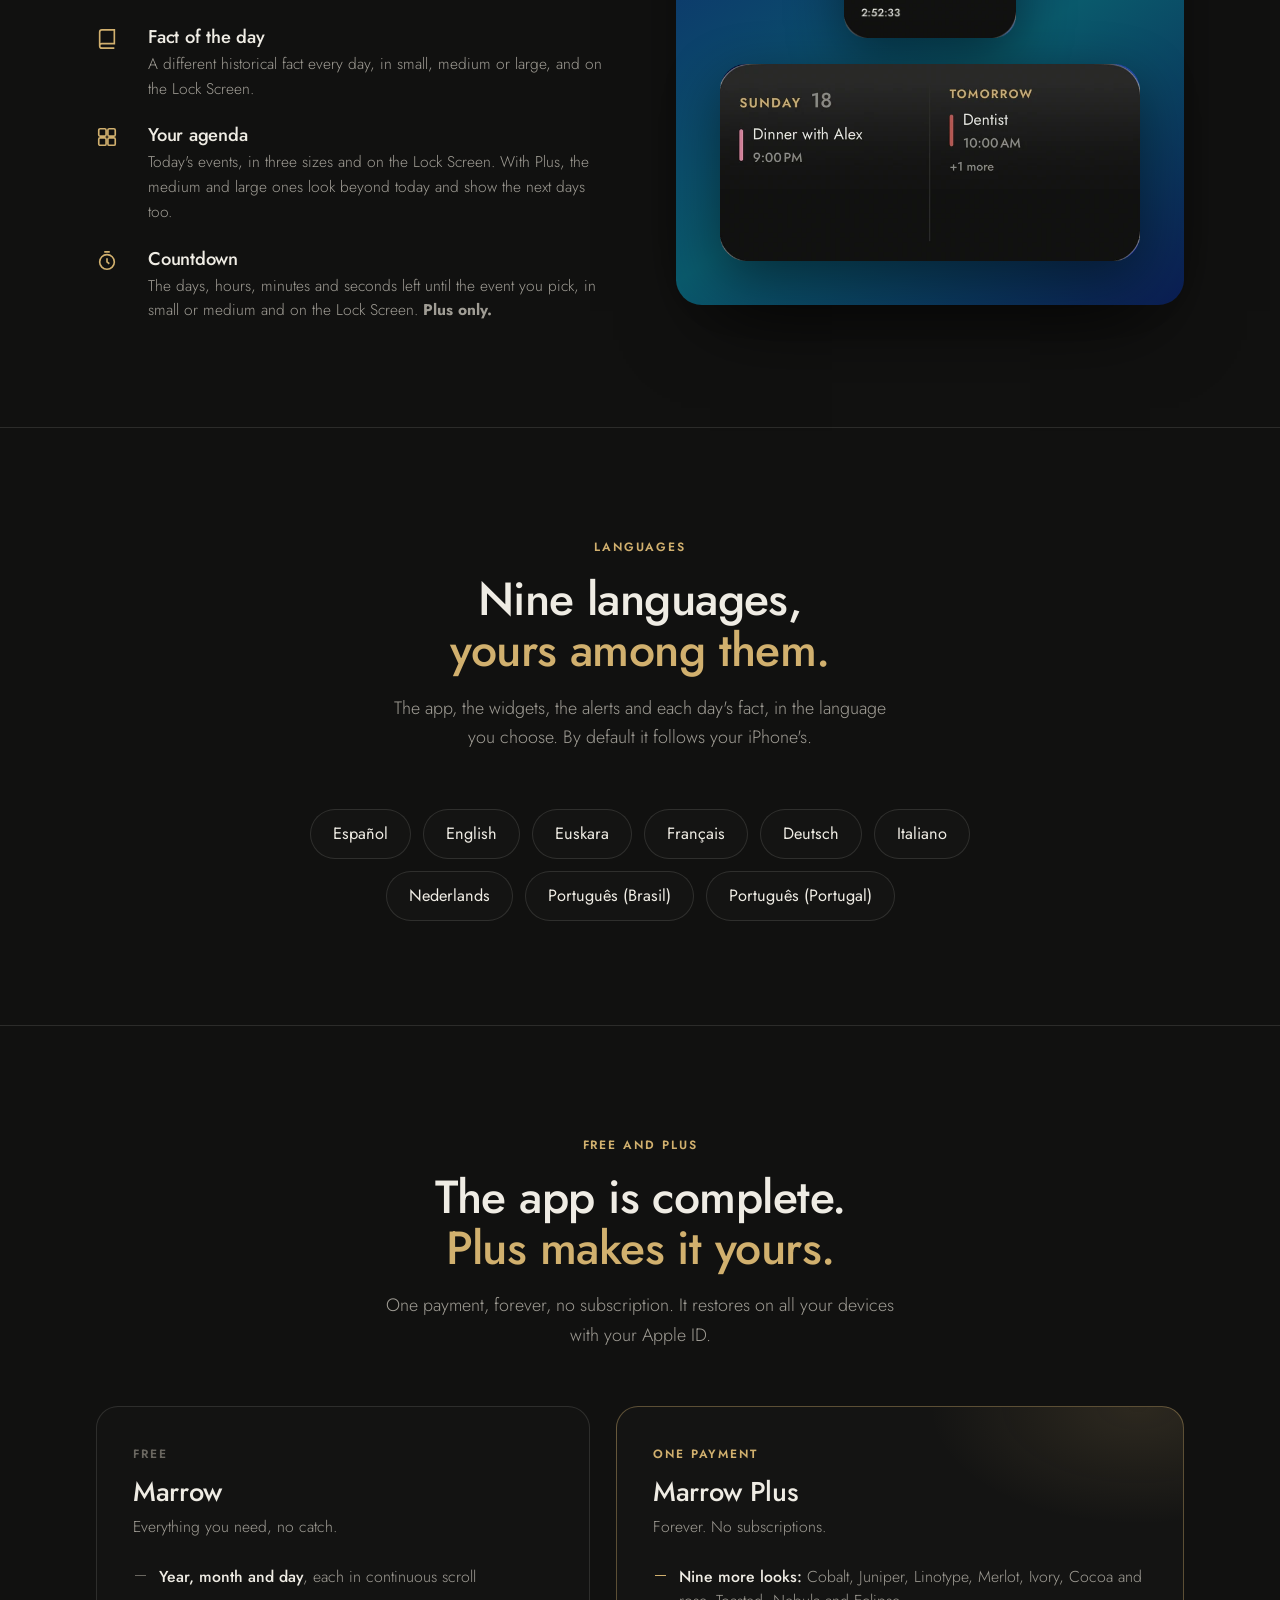
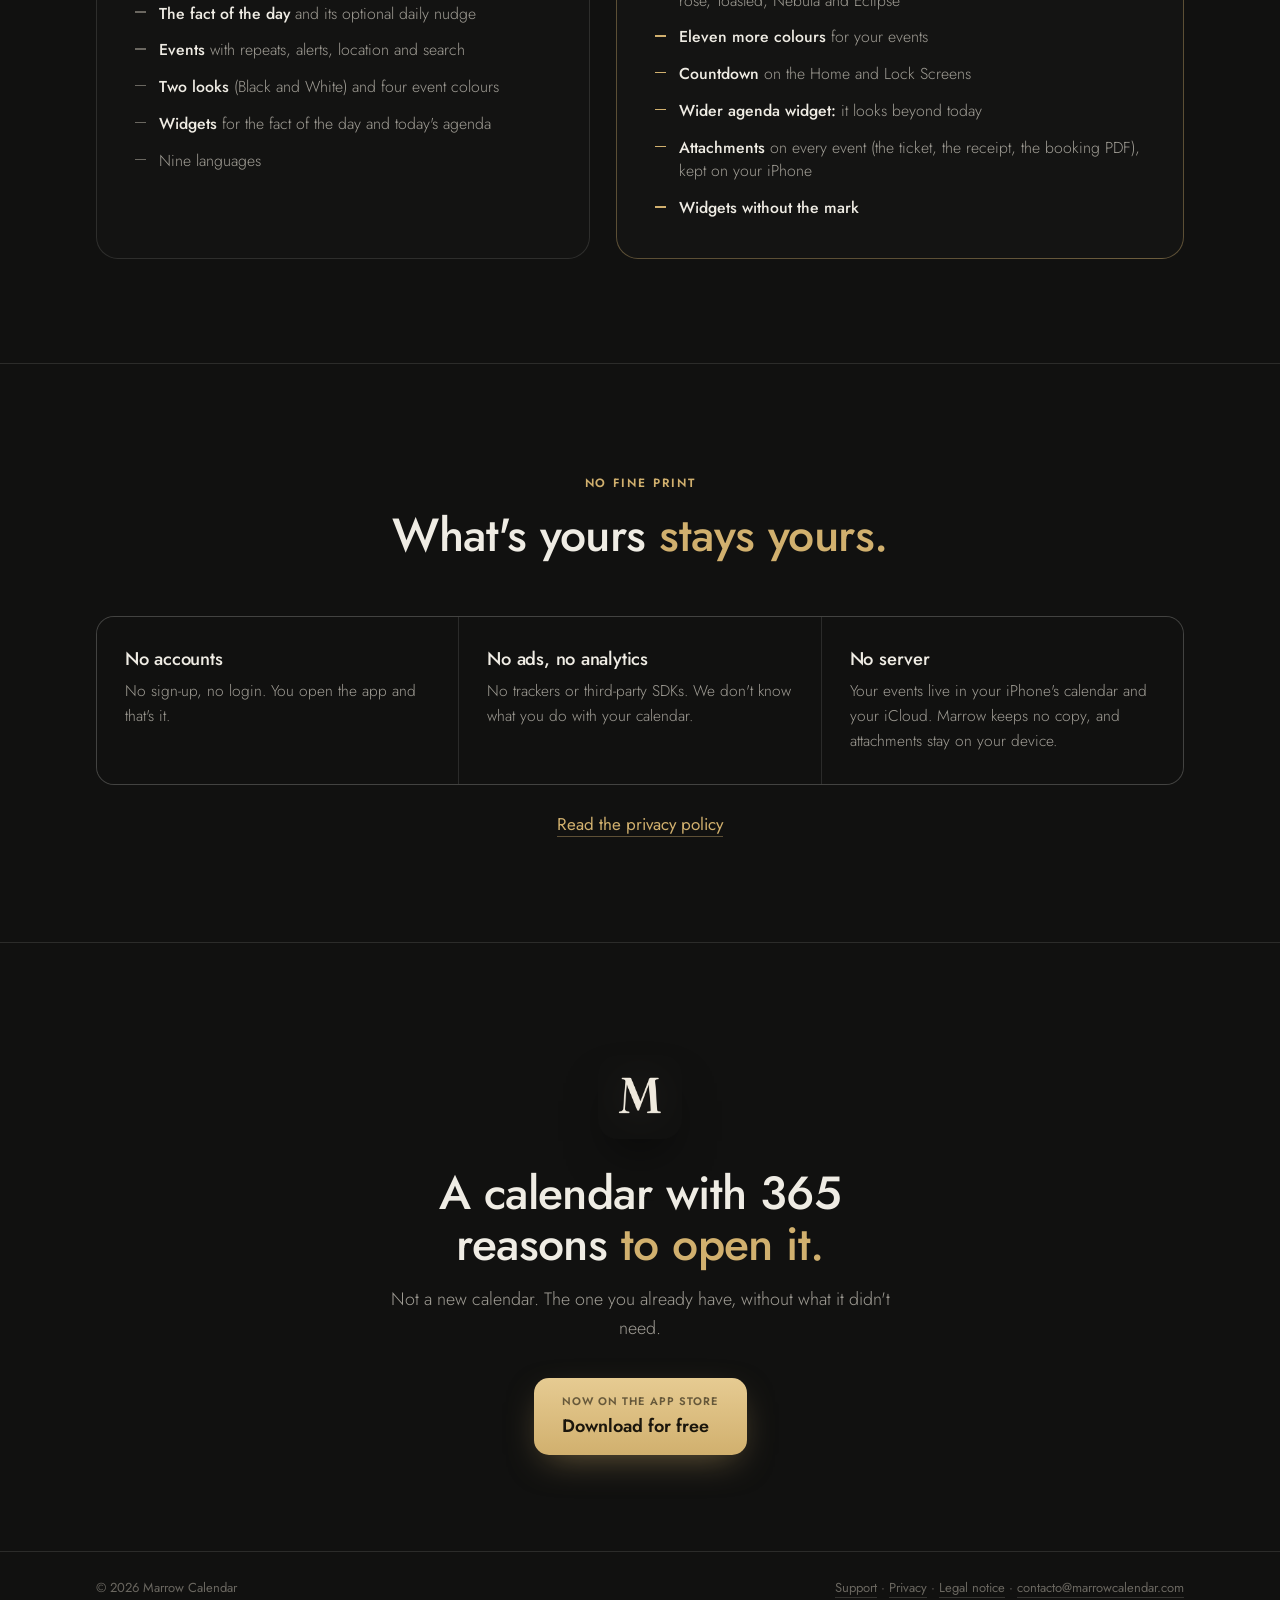
==== commit 33da4762: "Cierre: el año tiene 365 días (365 motivos para abrirlo) Co-Authored-By: Claude Sonnet 5.5 <noreply@" ====
--- a/index.html
+++ b/index.html
@@ -302,7 +302,7 @@
 <section class="closing">
   <div class="wrap">
     <img class="icon" src="assets/img/icon.png" alt="Marrow Calendar" width="84" height="84">
-    <h2>Un calendario con 366 motivos <em>para abrirlo.</em></h2>
+    <h2>Un calendario con 365 motivos <em>para abrirlo.</em></h2>
     <p class="lede">No es un calendario nuevo. Es el de siempre, sin lo que le sobraba.</p>
     <a class="cta" href="https://apps.apple.com/app/marrow-calendar/id6809845517">
       <span class="k1">Ya en el App Store</span>
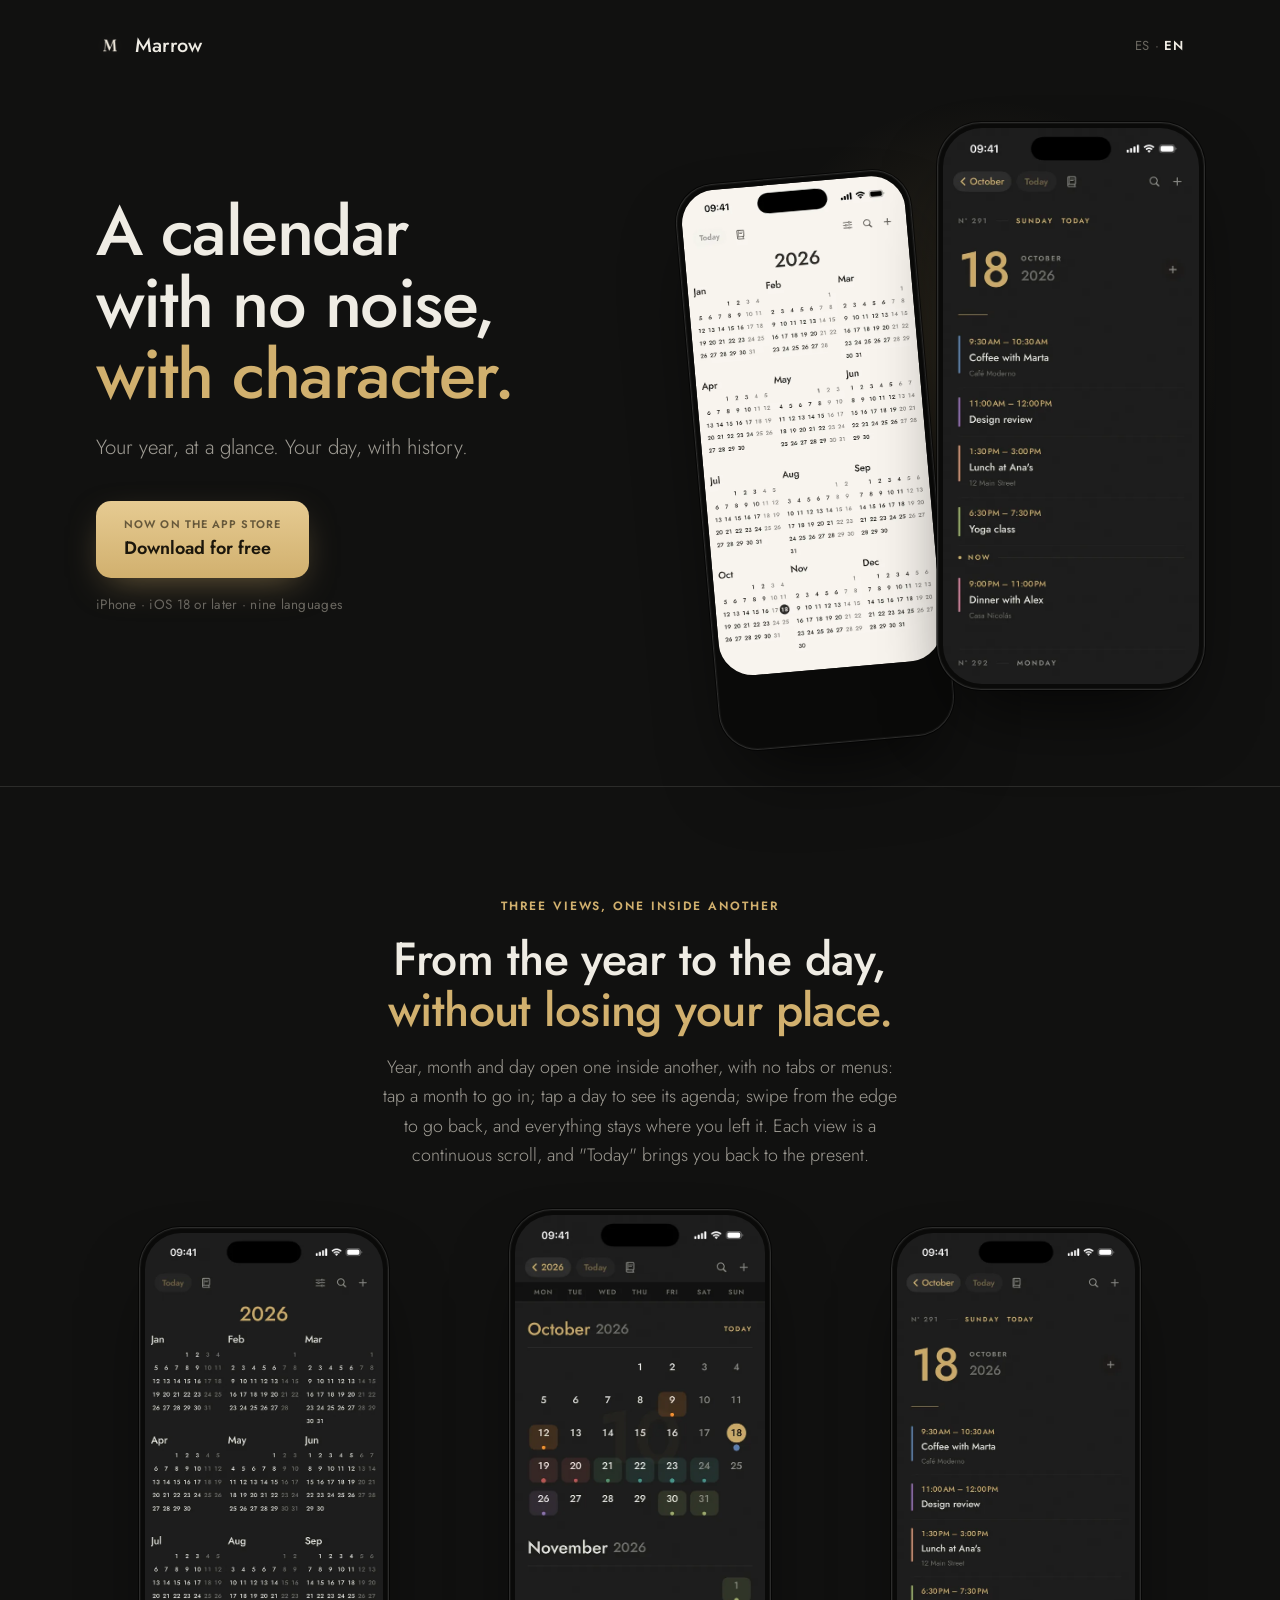
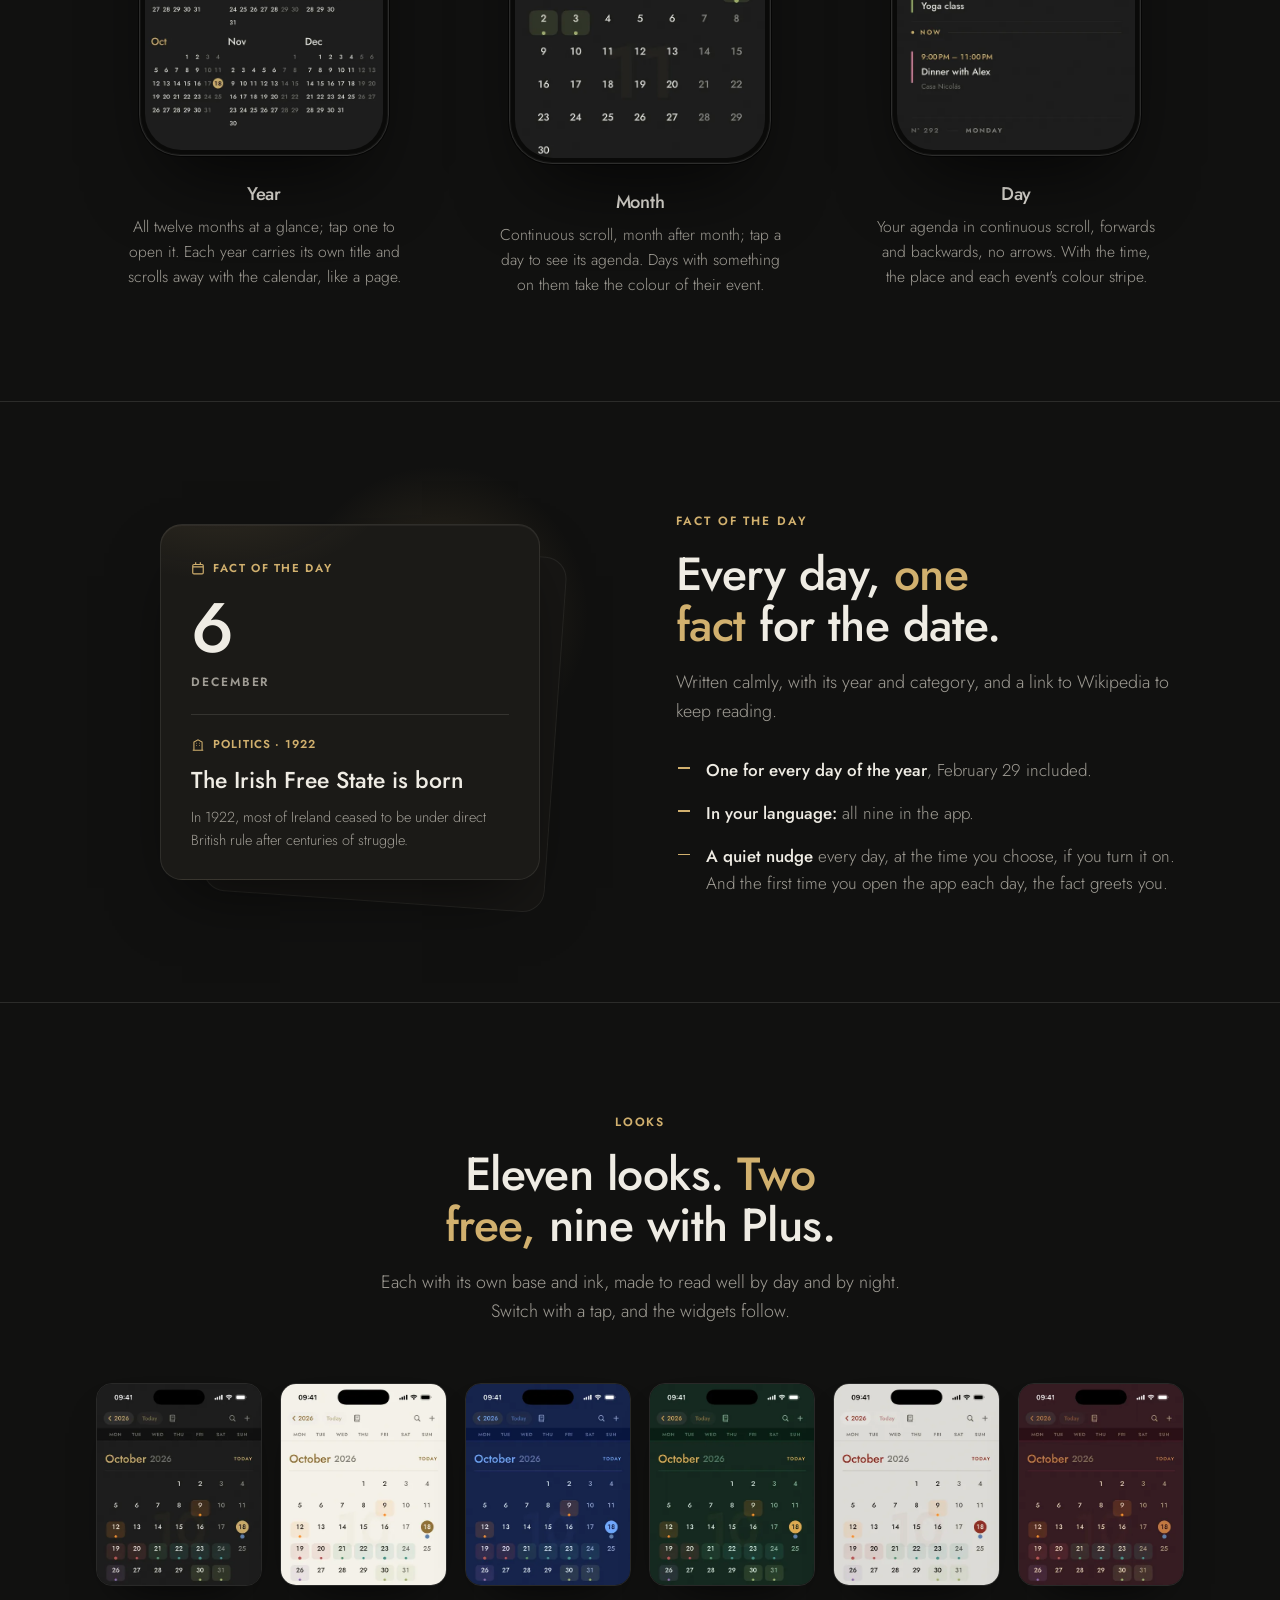
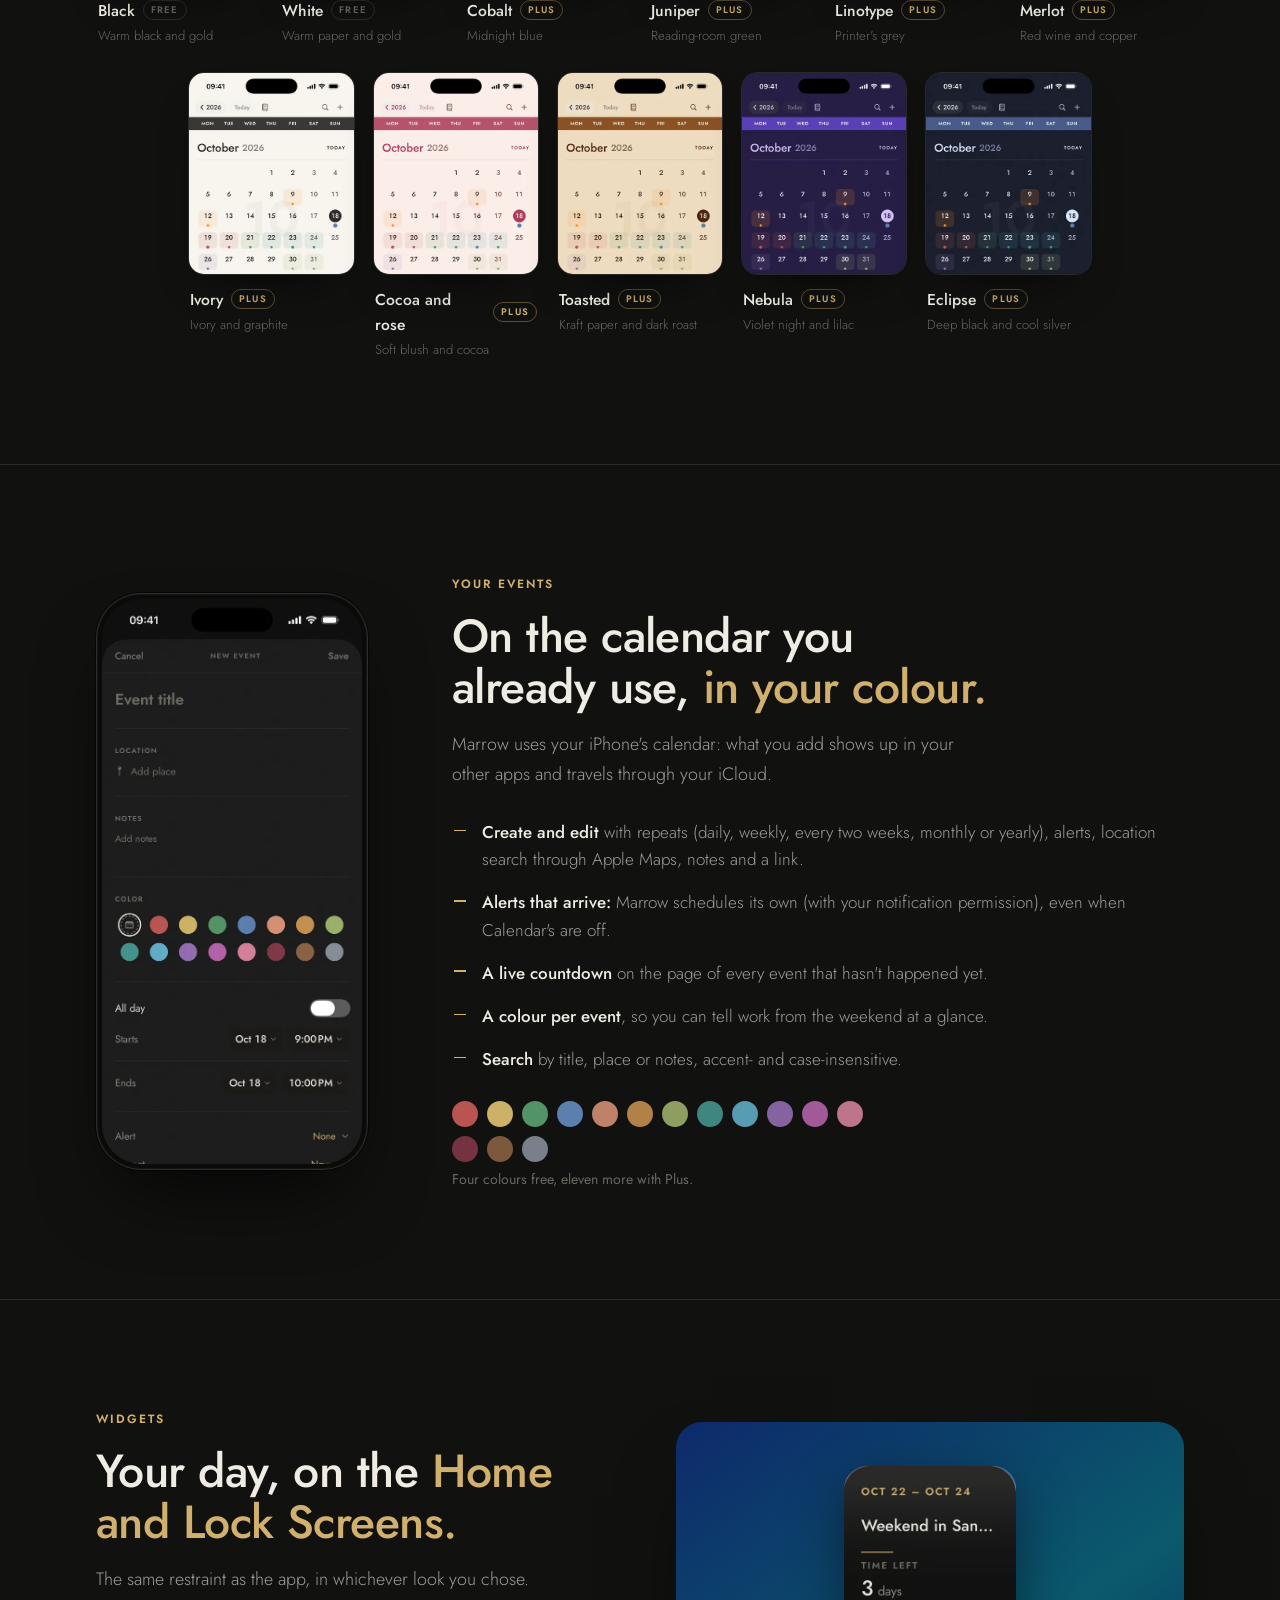
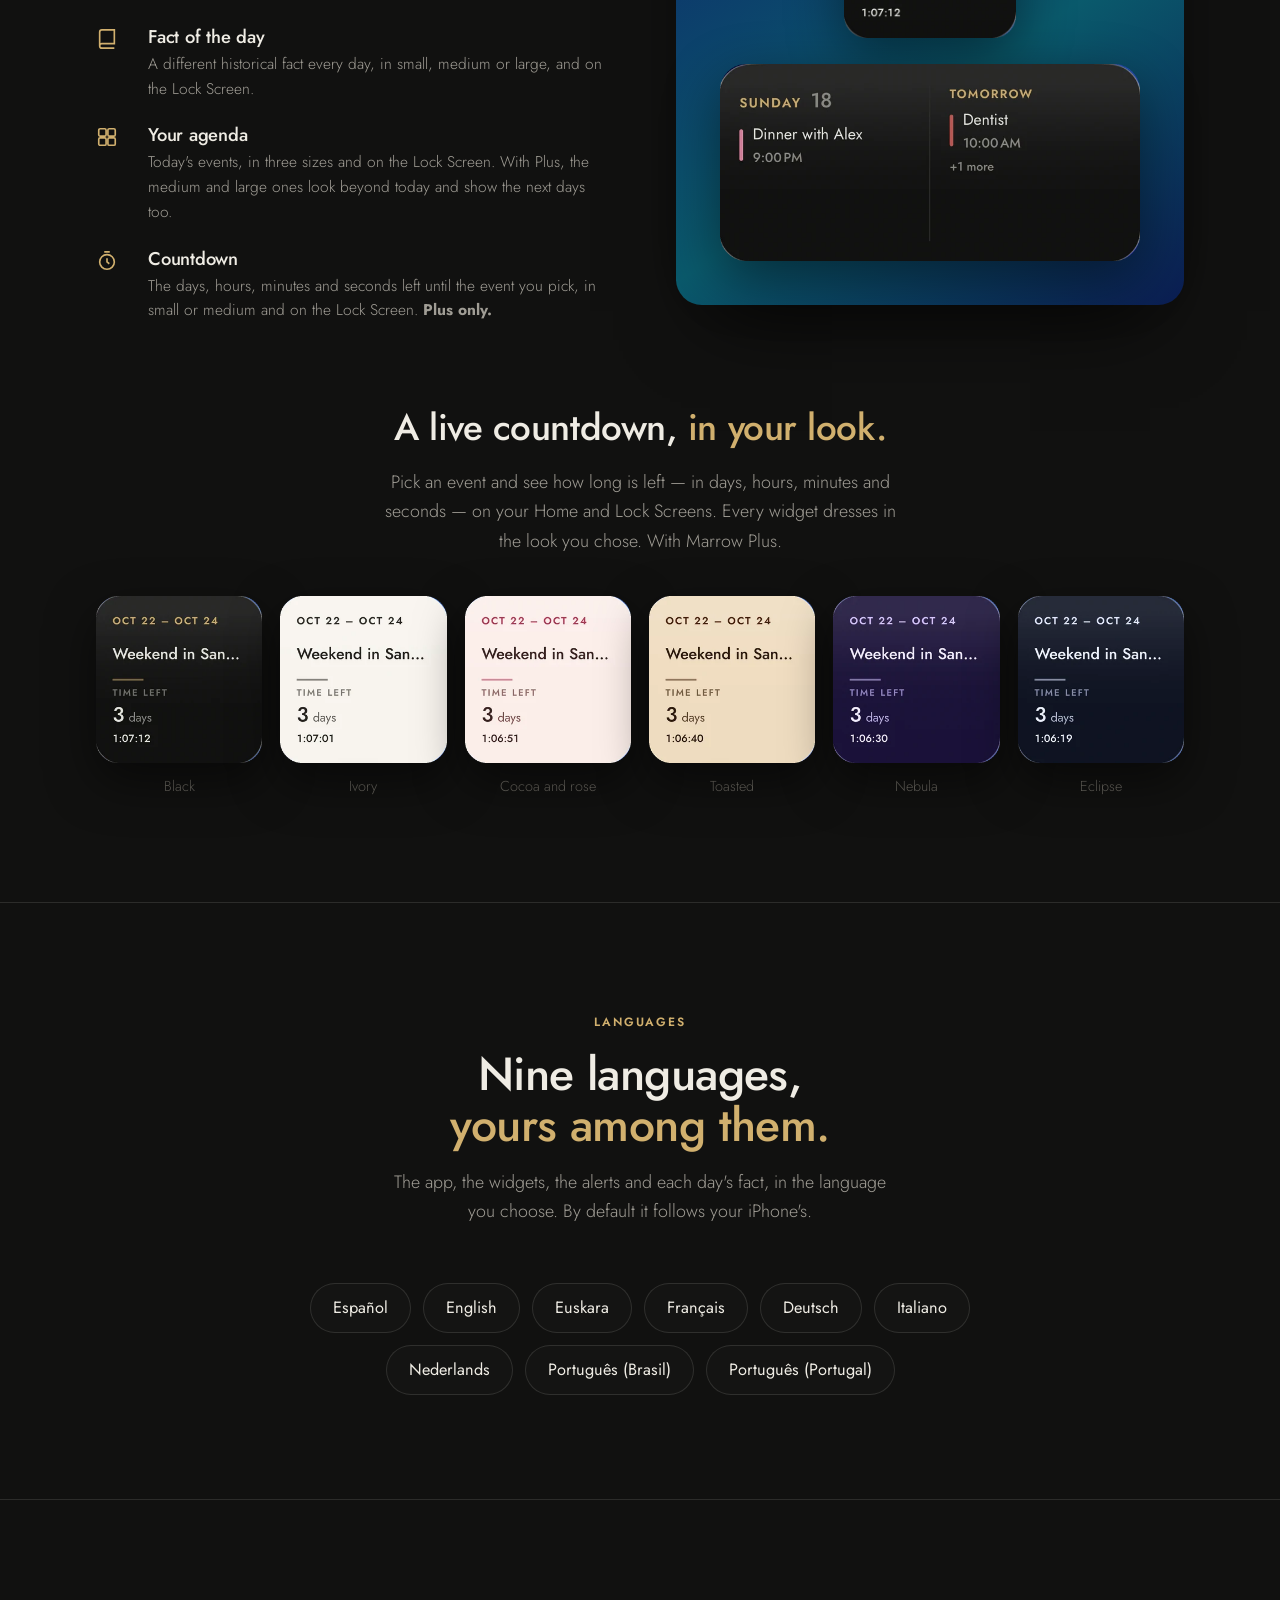
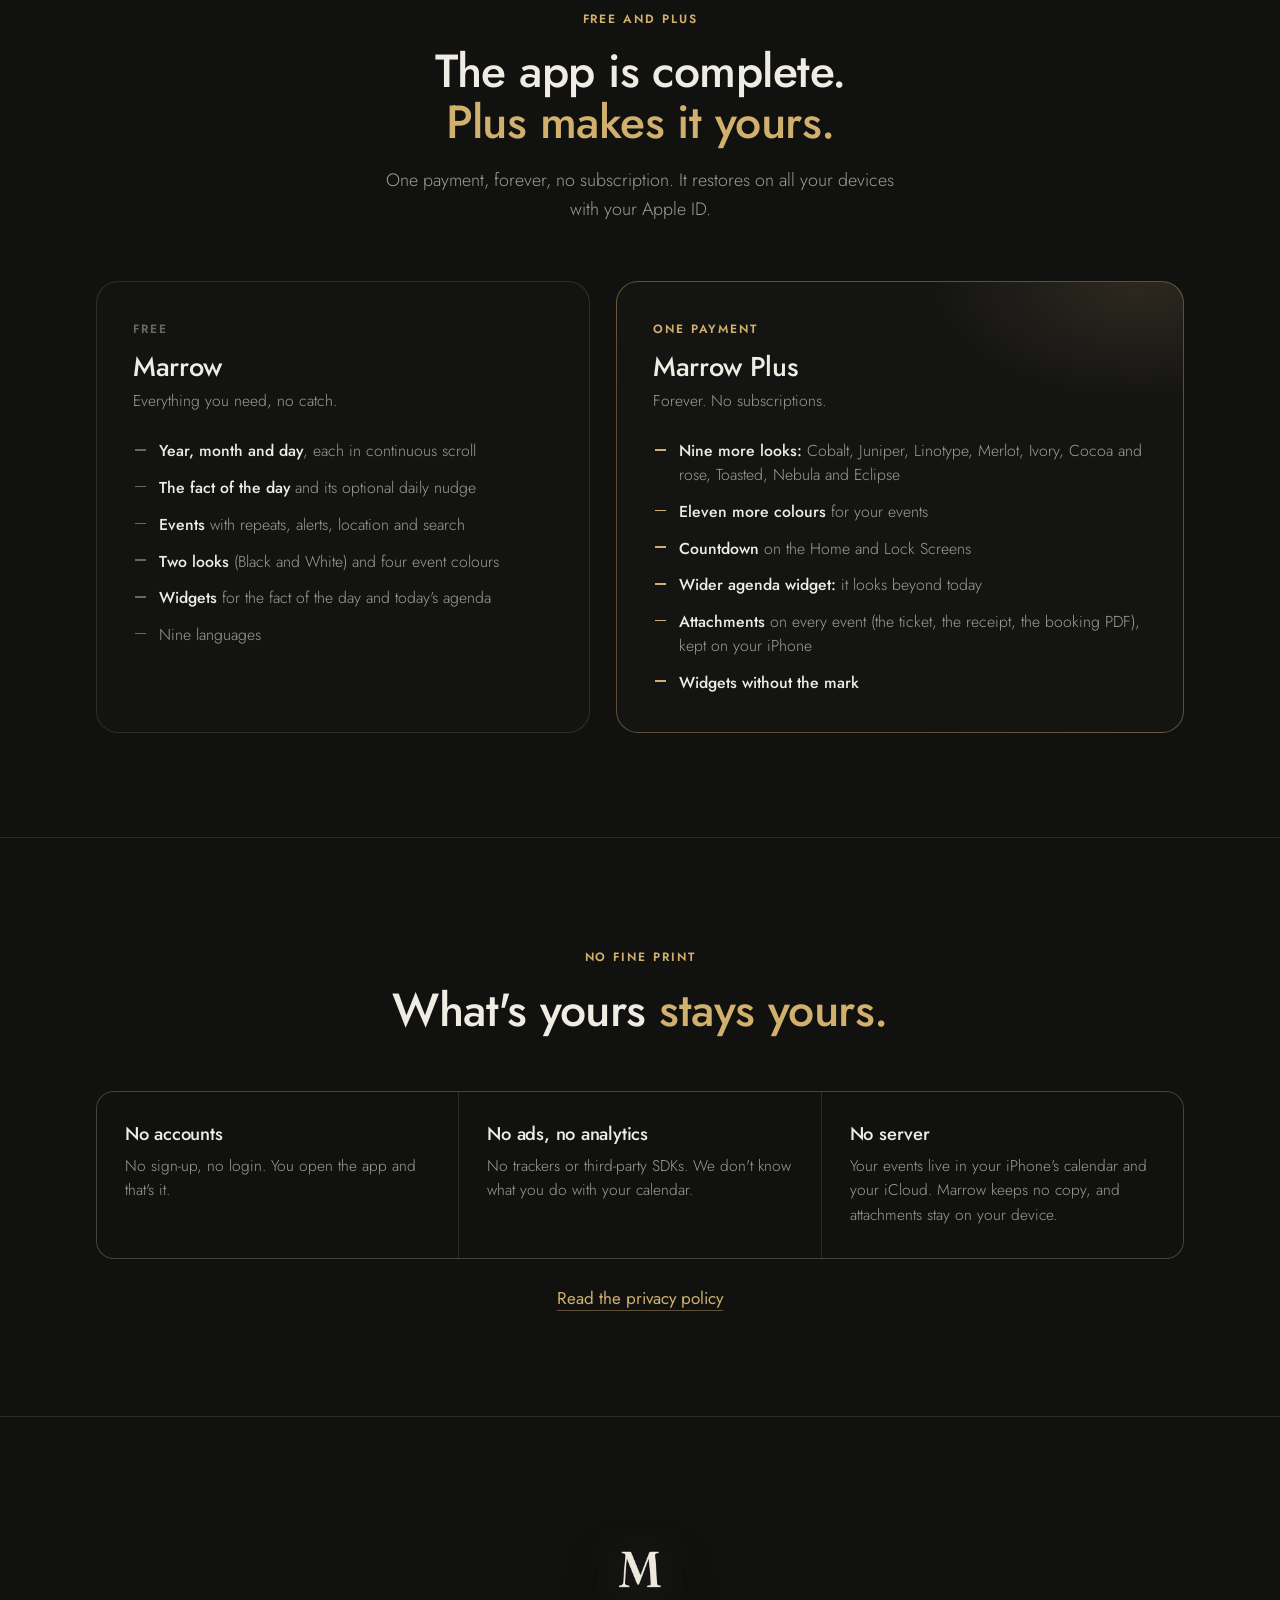
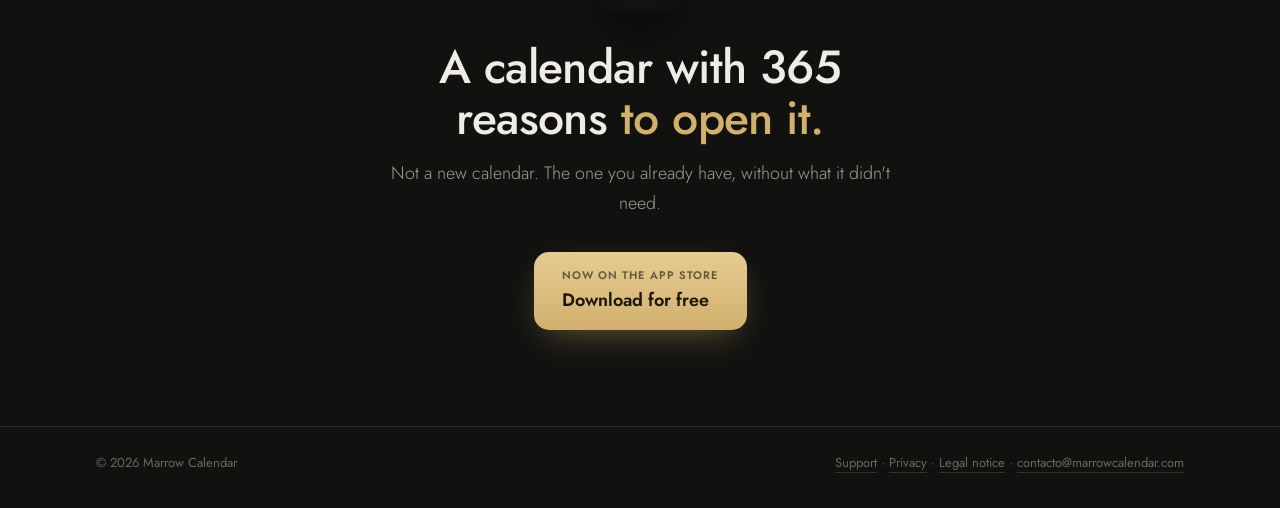
==== commit 0ed2e695: "Widgets: la cuenta atrás se luce con seis apariencias reales, ES y EN Co-Authored-By: Claude Sonnet " ====
--- a/index.html
+++ b/index.html
@@ -221,6 +221,20 @@
     <div class="widget-stage">
       <img class="w-small" src="assets/img/app/es-widget-countdown.webp" width="380" height="380" loading="lazy" alt="Widget de cuenta atrás de Marrow.">
       <img class="w-med" src="assets/img/app/es-widget-agenda.webp" width="700" height="327" loading="lazy" alt="Widget de agenda de Marrow.">
+    </div>
+  </div>
+  <div class="wrap wc-block">
+    <div class="sec-head center">
+      <h2 class="h2s">Cuenta atrás en vivo, <em>con tu apariencia.</em></h2>
+      <p class="lede">Elige un evento y mira cuánto falta —en días, horas, minutos y segundos— en tu pantalla de inicio y en la de bloqueo. Cada widget se viste de la apariencia que hayas elegido. Con Marrow Plus.</p>
+    </div>
+    <div class="wc-strip">
+      <figure><img src="assets/img/app/es-wc-dark.webp" width="300" height="300" loading="lazy" alt="Widget de cuenta atrás en la apariencia Negro"><figcaption>Negro</figcaption></figure>
+      <figure><img src="assets/img/app/es-wc-marfil.webp" width="300" height="300" loading="lazy" alt="Widget de cuenta atrás en la apariencia Marfil"><figcaption>Marfil</figcaption></figure>
+      <figure><img src="assets/img/app/es-wc-cacao.webp" width="300" height="300" loading="lazy" alt="Widget de cuenta atrás en la apariencia Cacao y rosa"><figcaption>Cacao y rosa</figcaption></figure>
+      <figure><img src="assets/img/app/es-wc-tostado.webp" width="300" height="300" loading="lazy" alt="Widget de cuenta atrás en la apariencia Tostado"><figcaption>Tostado</figcaption></figure>
+      <figure><img src="assets/img/app/es-wc-nebulosa.webp" width="300" height="300" loading="lazy" alt="Widget de cuenta atrás en la apariencia Nebulosa"><figcaption>Nebulosa</figcaption></figure>
+      <figure><img src="assets/img/app/es-wc-eclipse.webp" width="300" height="300" loading="lazy" alt="Widget de cuenta atrás en la apariencia Eclipse"><figcaption>Eclipse</figcaption></figure>
     </div>
   </div>
 </section>
--- a/assets/site.css
+++ b/assets/site.css
@@ -182,6 +182,16 @@
 .wlist h3{ margin-bottom:3px; }
 .wlist p{ margin:0; color:var(--ink2); font-size:.97rem; font-weight:300; }
 
+/* ---------- cuenta atrás en cada apariencia ---------- */
+.wc-block{ margin-top:84px; }
+.h2s{ font-size:clamp(1.6rem, 1.8vw + 1rem, 2.3rem); line-height:1.15; }
+.wc-block .sec-head{ margin-bottom:40px; }
+.wc-strip{ display:grid; grid-template-columns:repeat(6, 1fr); gap:20px 18px; }
+.wc-strip figure{ margin:0; text-align:center; }
+.wc-strip img{ width:100%; height:auto; filter:drop-shadow(0 18px 24px rgba(0,0,0,.5)); transition:transform .25s ease; }
+.wc-strip figure:hover img{ transform:translateY(-4px); }
+.wc-strip figcaption{ margin-top:12px; font-size:.9rem; color:var(--ink3); font-weight:300; }
+
 /* ---------- idiomas ---------- */
 .chips{ display:flex; flex-wrap:wrap; justify-content:center; gap:12px; max-width:760px; margin:0 auto; }
 .chip{
@@ -233,6 +243,7 @@
 
 /* ---------- responsive ---------- */
 @media (max-width:1040px){
+  .wc-strip{ grid-template-columns:repeat(3, 1fr); }
   .themes{ --cols:4; }
   .events-grid{ gap:56px; }
   .fact-grid, .widgets-grid{ gap:48px; }
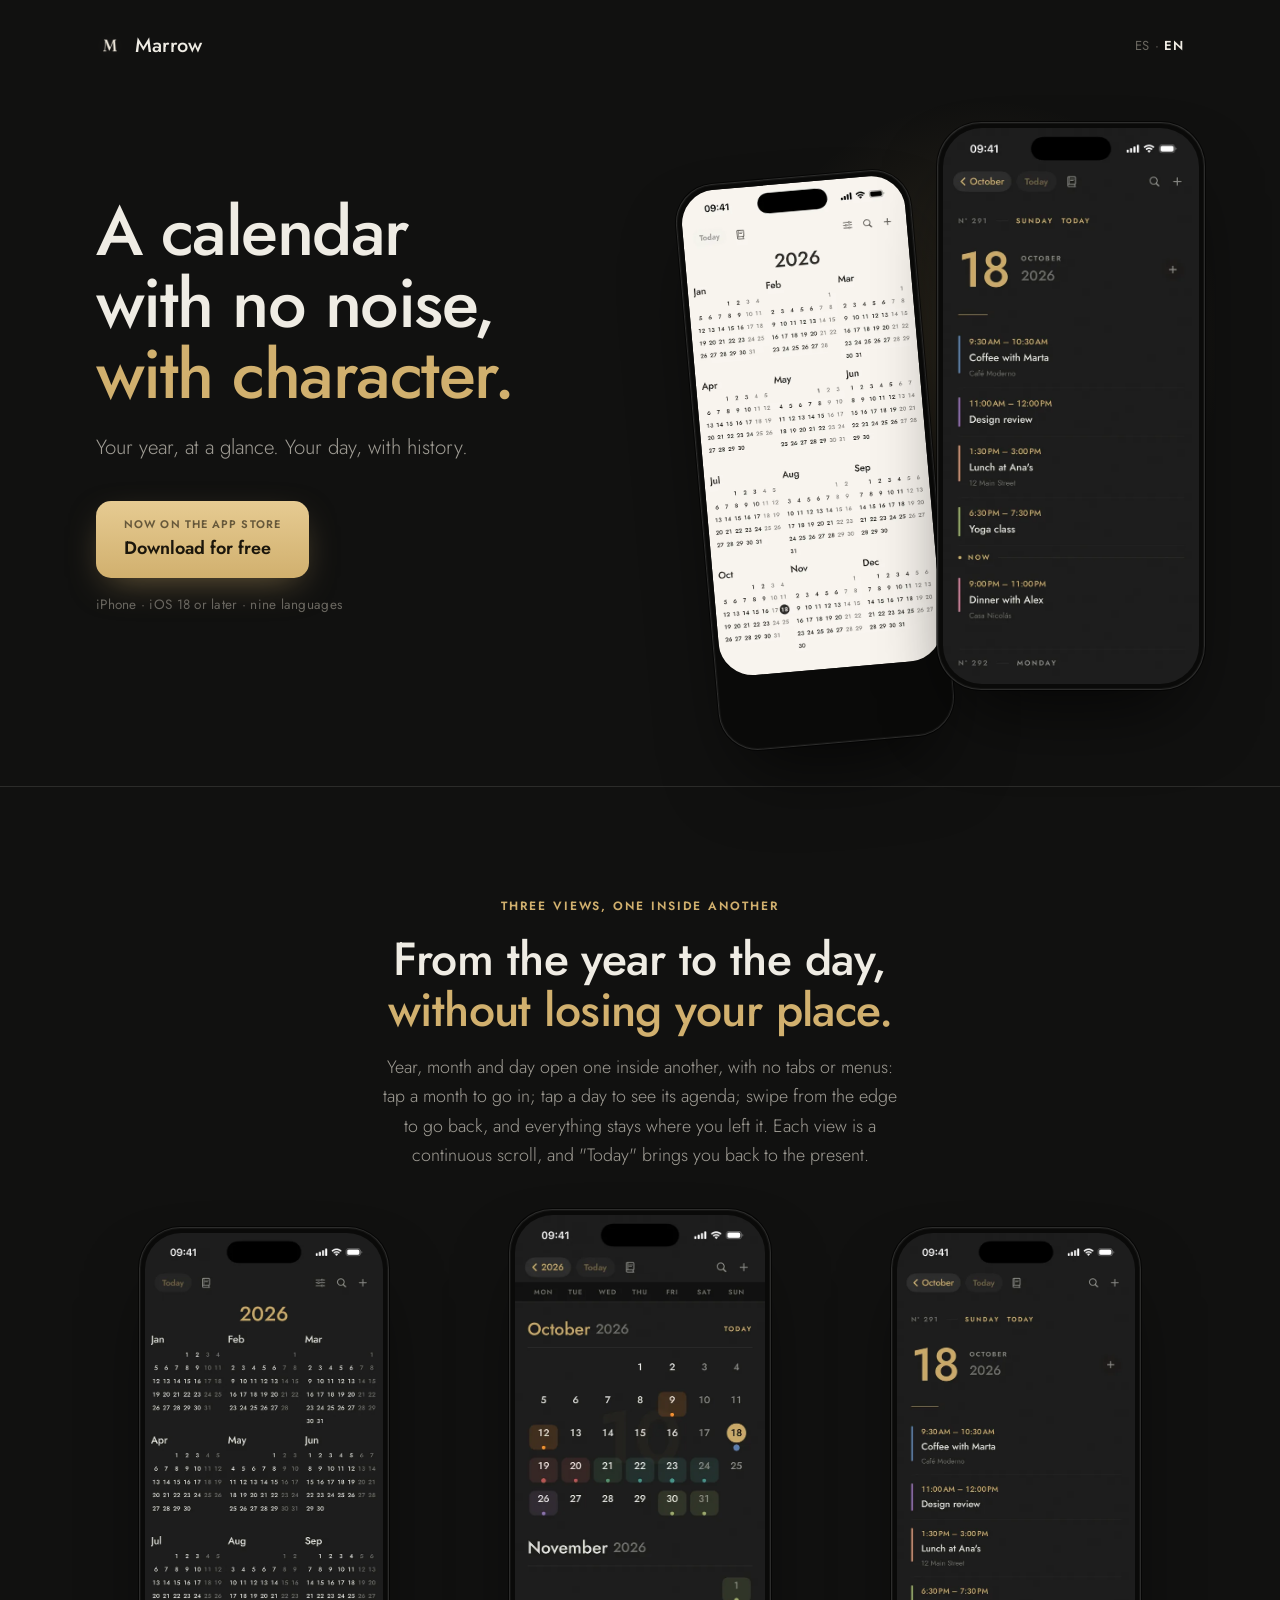
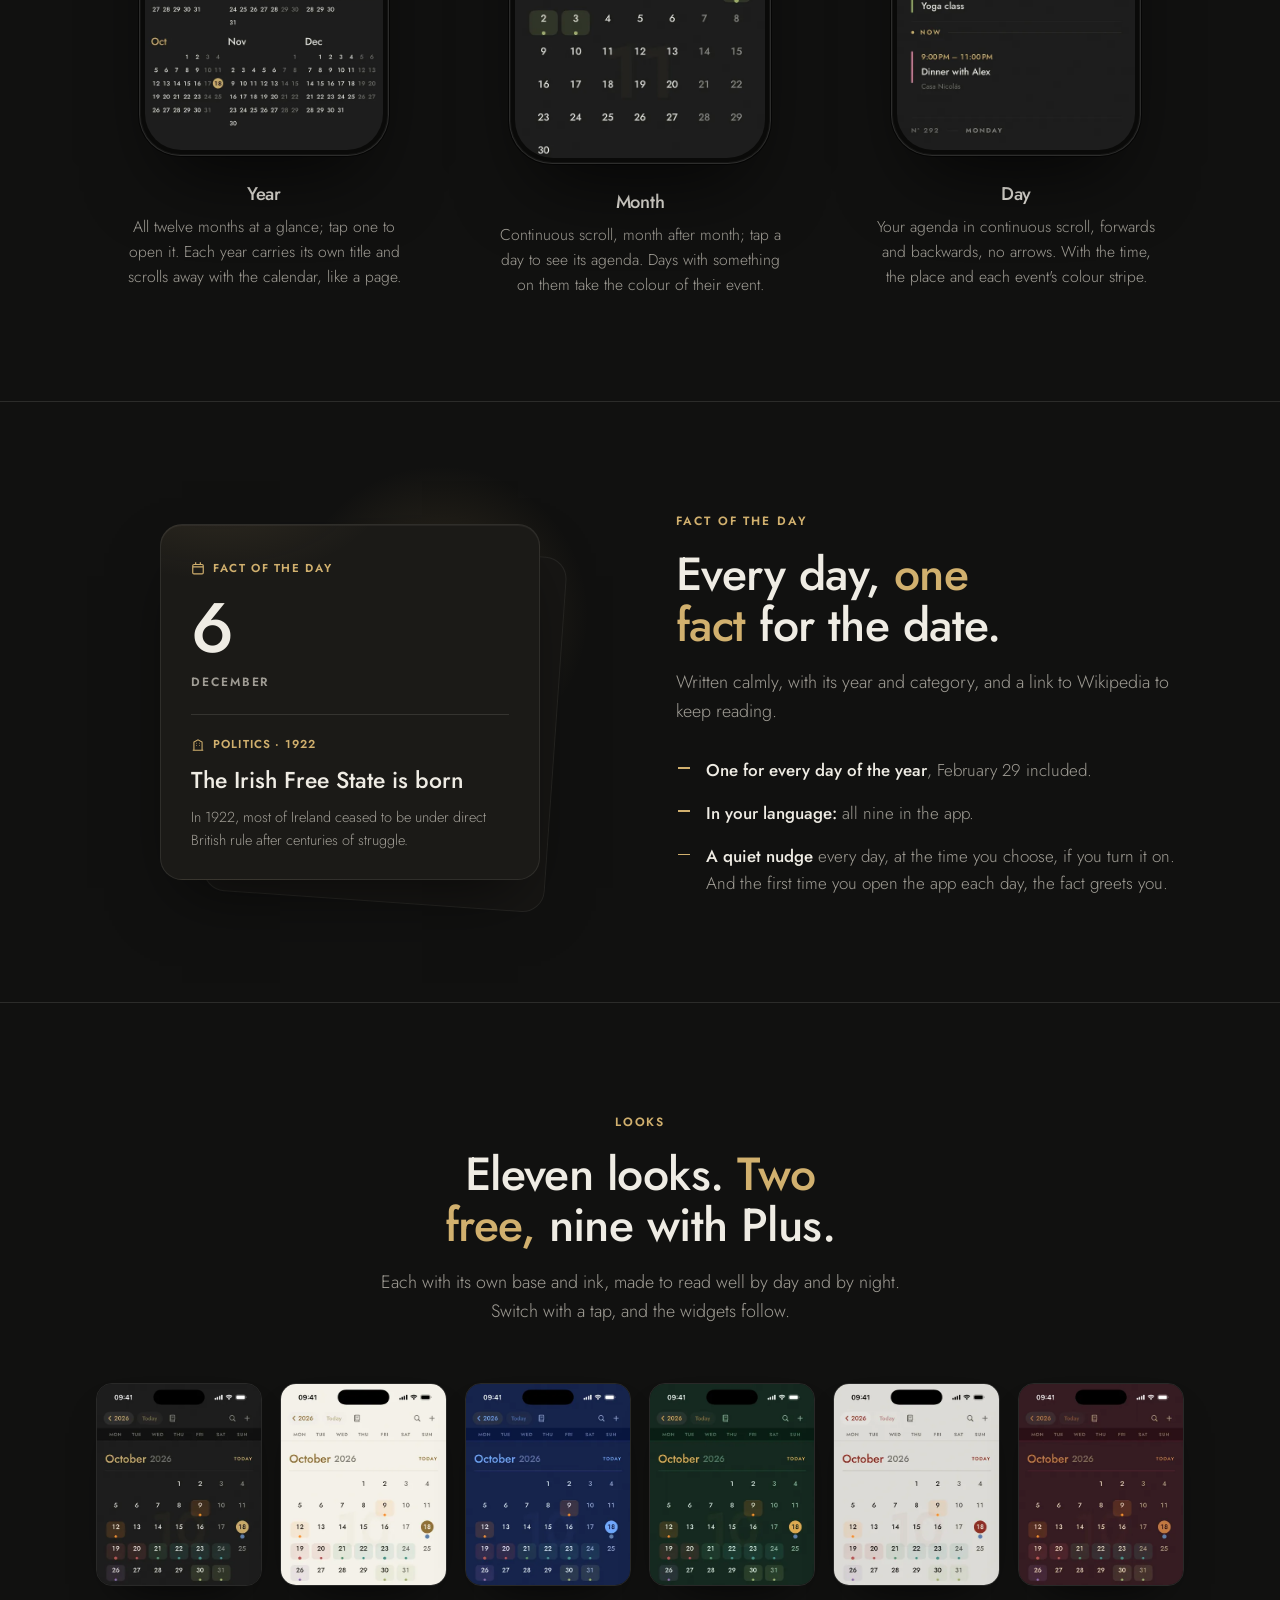
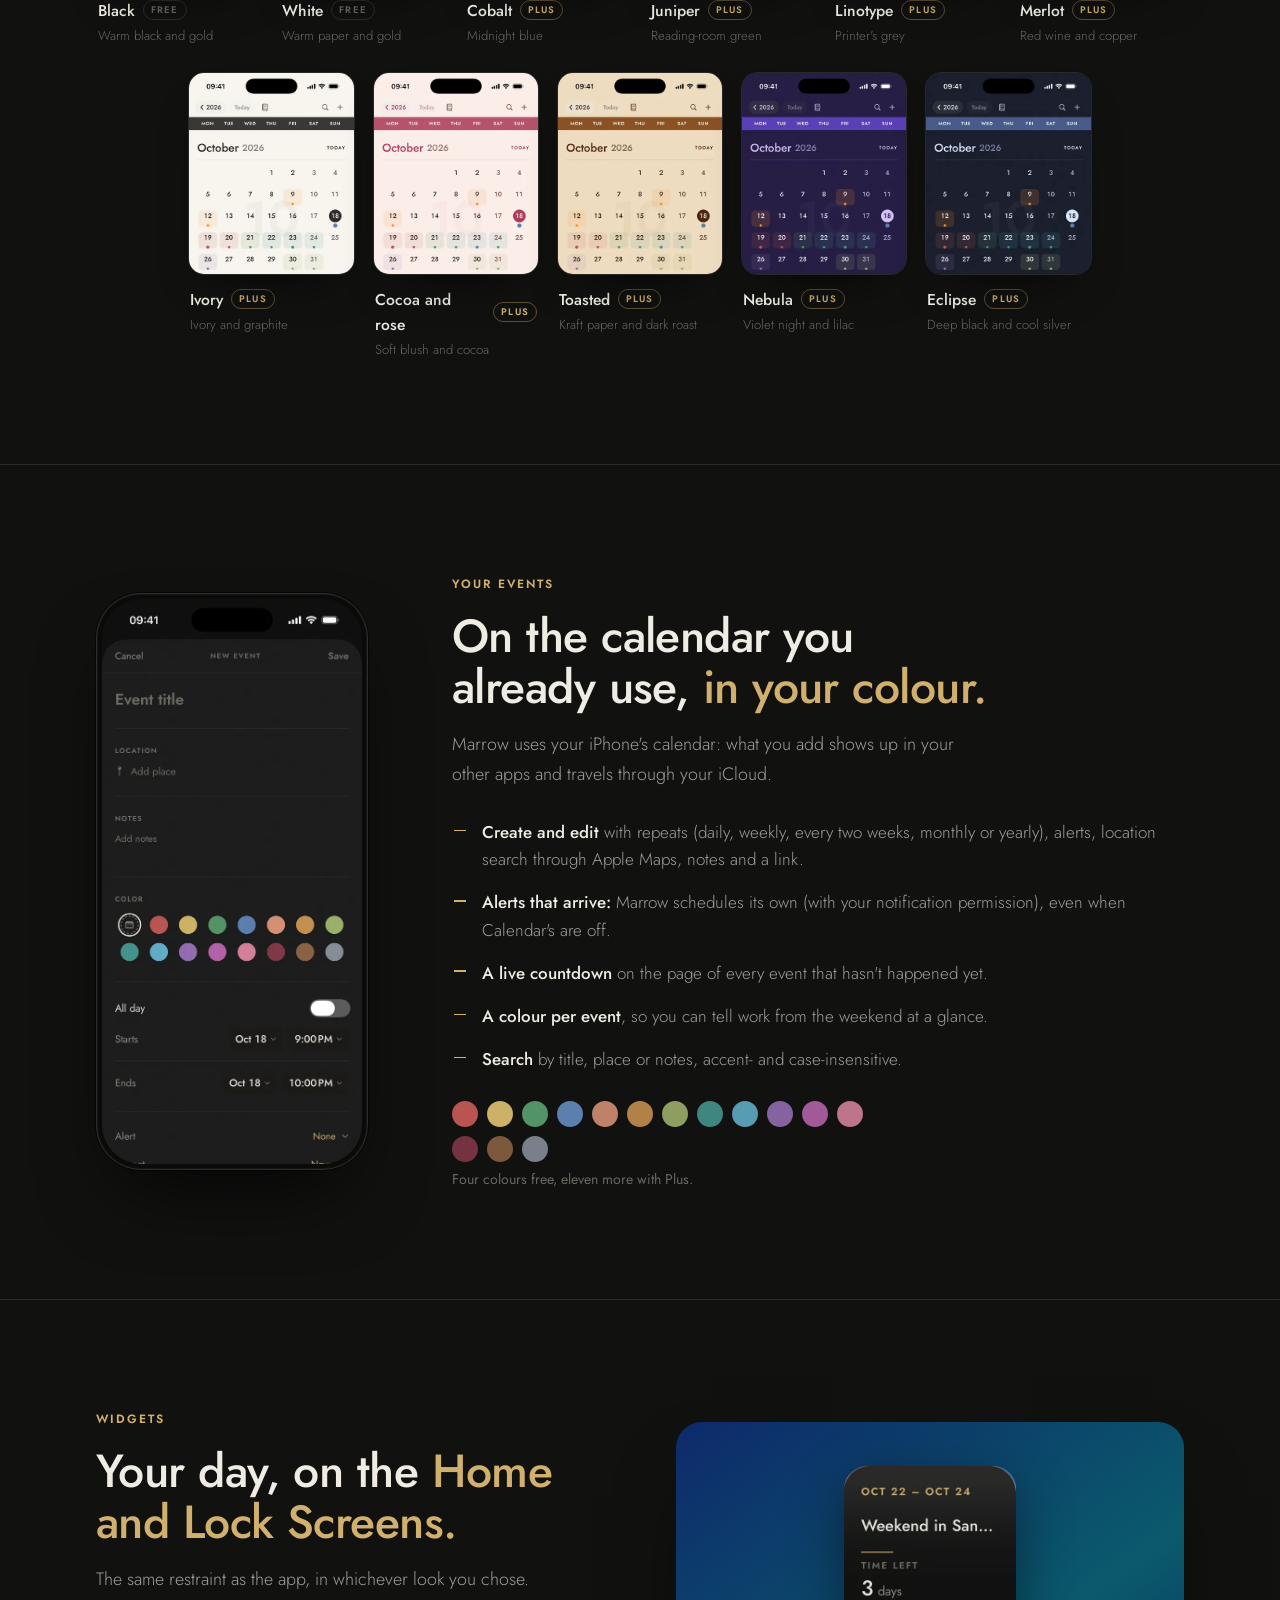
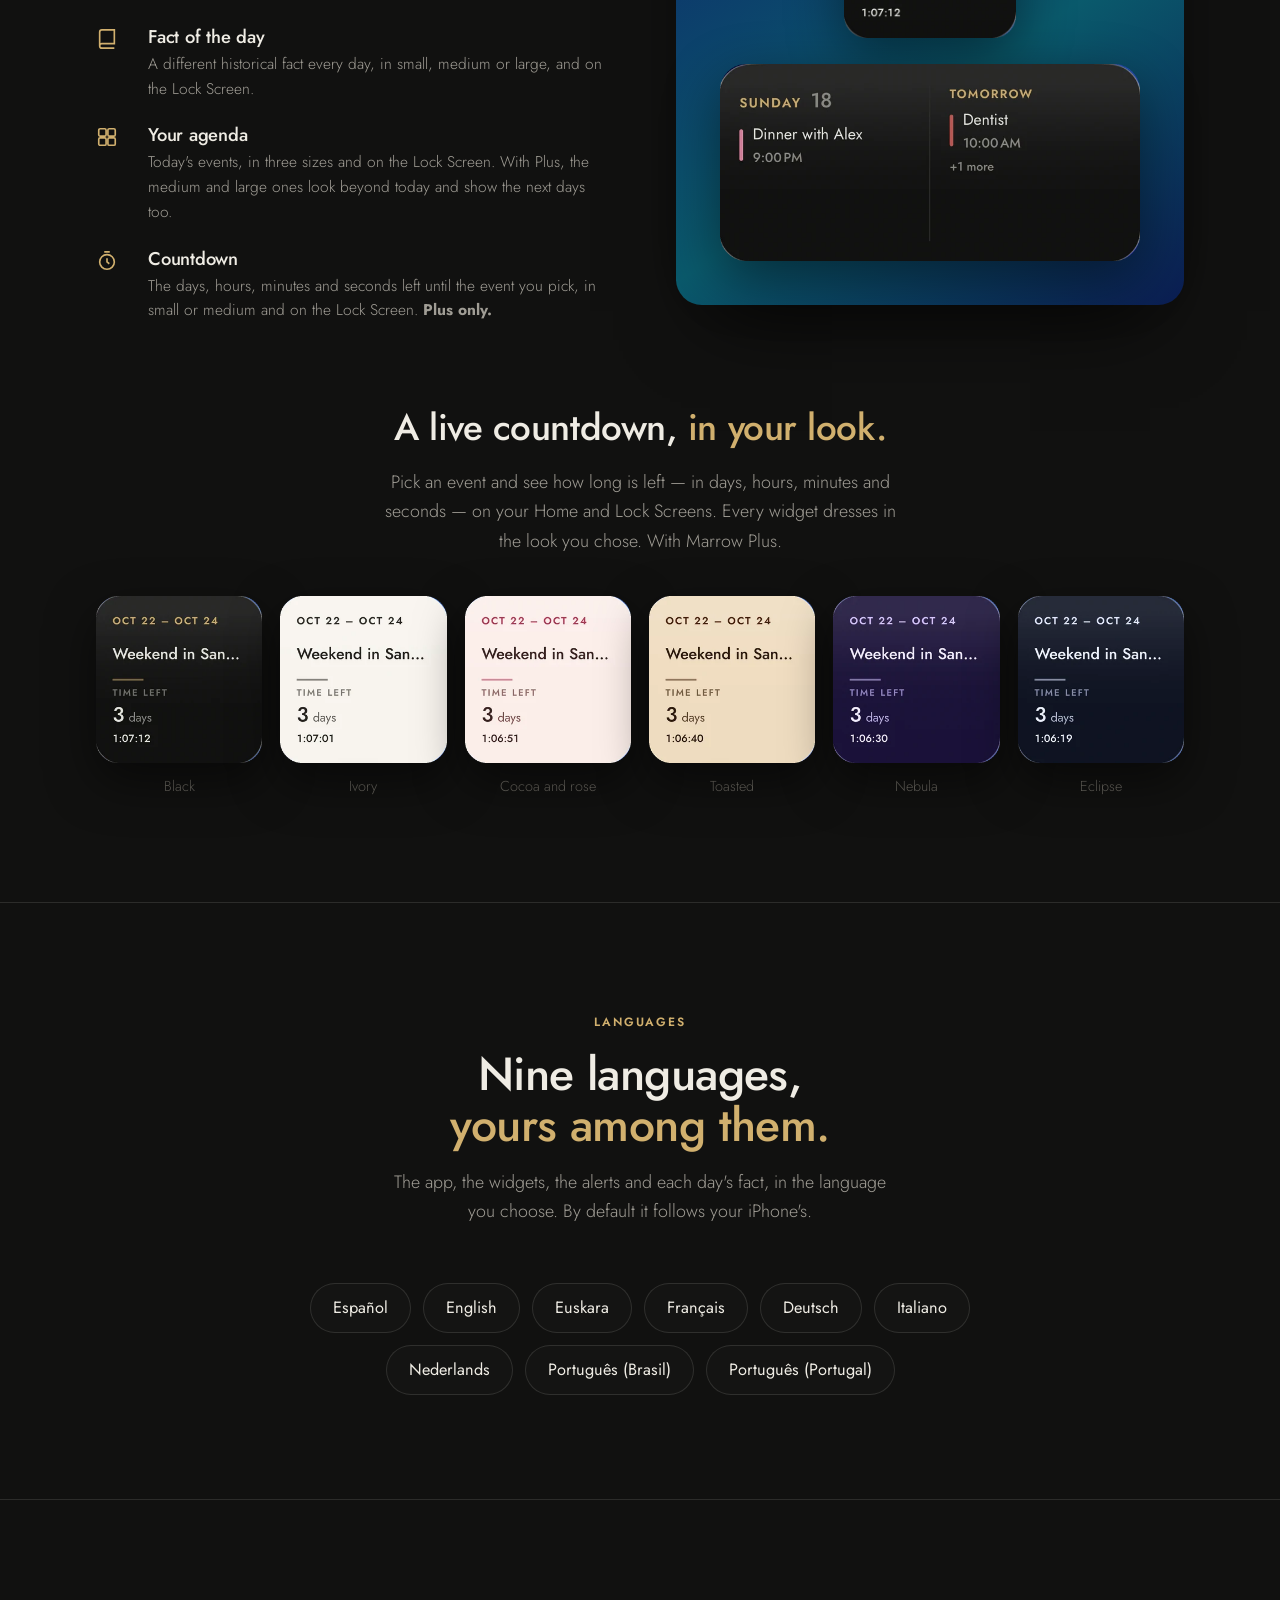
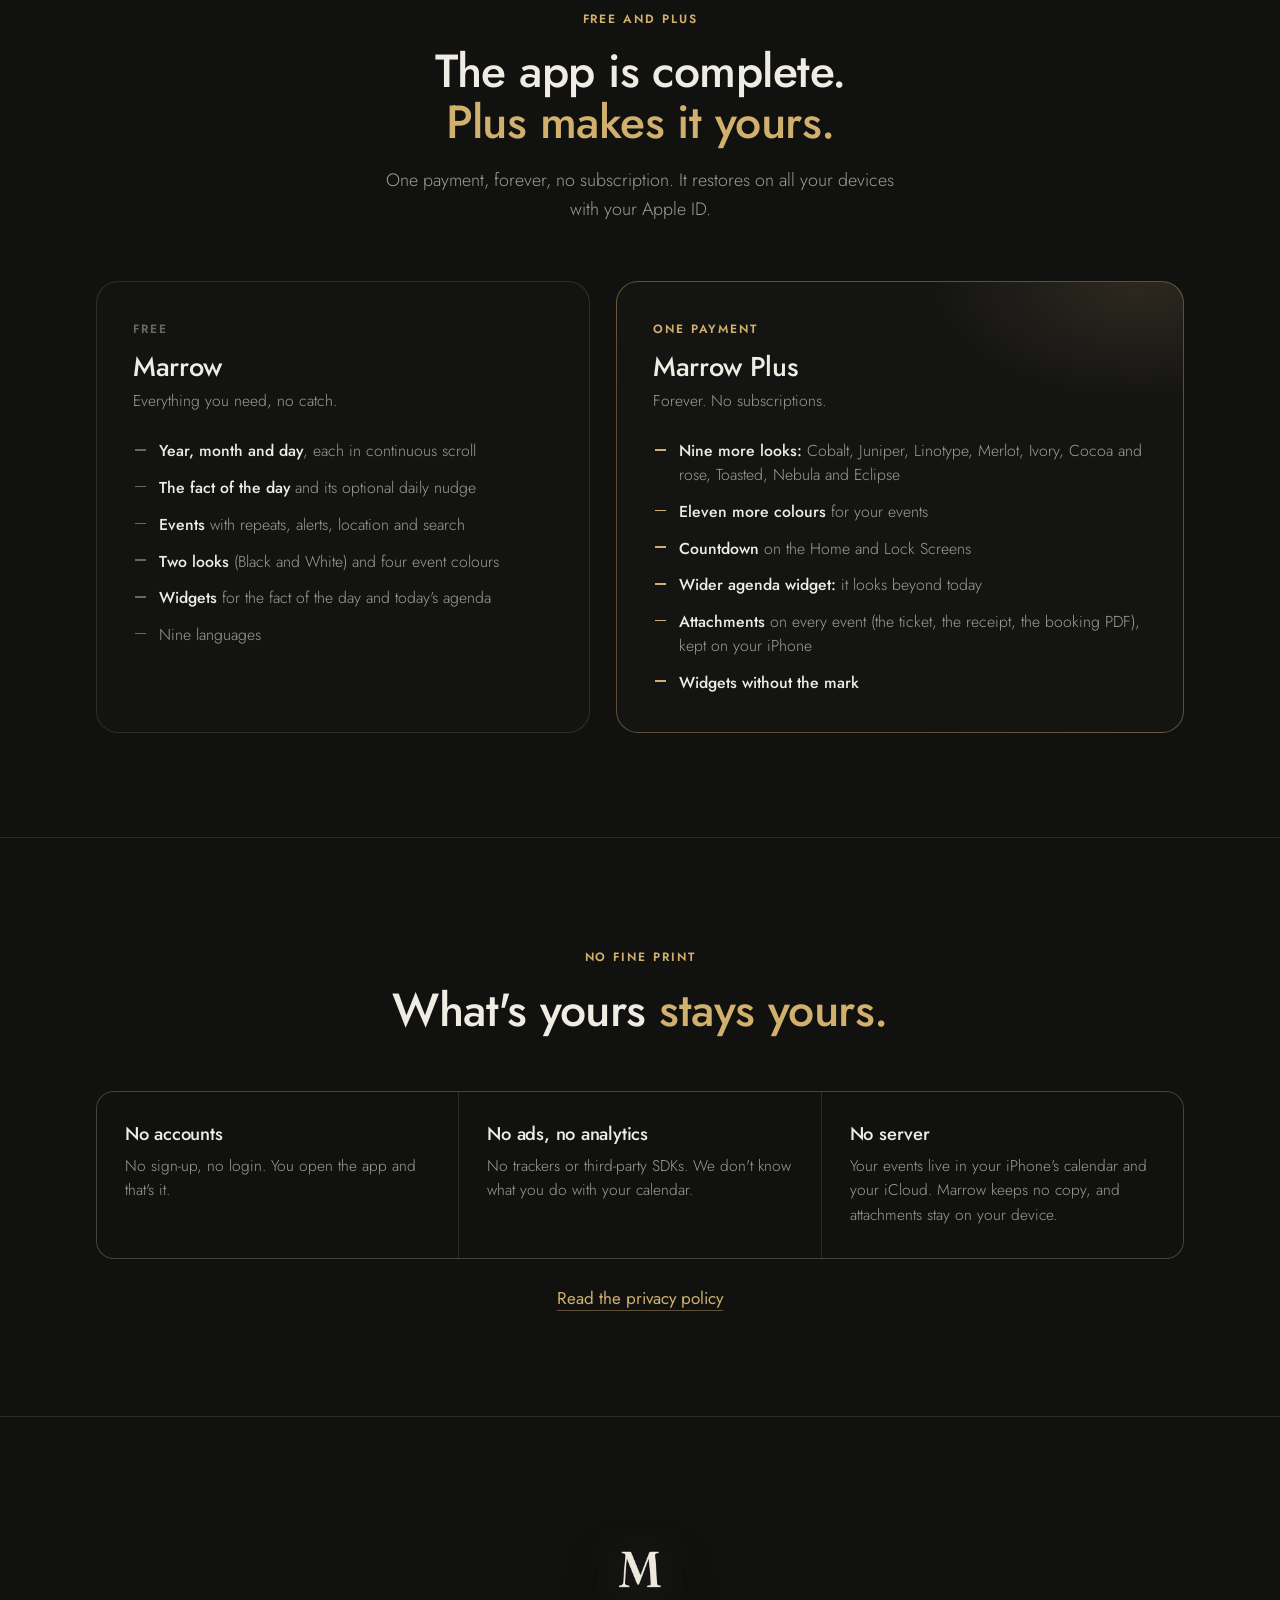
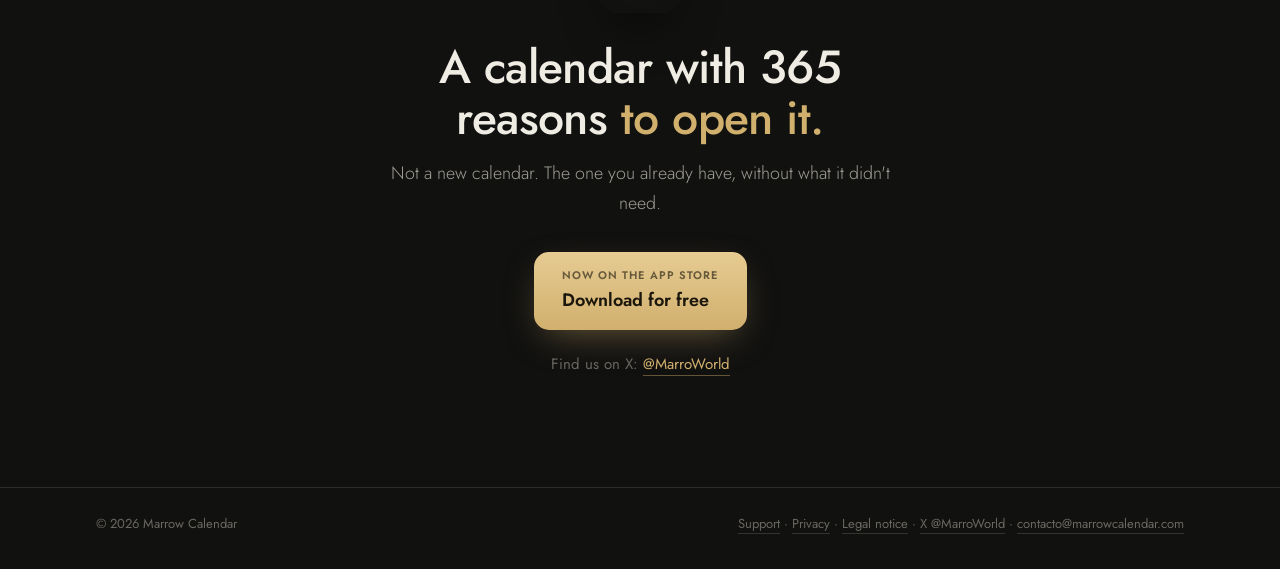
==== commit fb37d6d9: "Web: enlace a X (@MarroWorld) en el cierre de la portada y en el pie de todas las páginas Co-Authore" ====
--- a/index.html
+++ b/index.html
@@ -322,6 +322,7 @@
       <span class="k1">Ya en el App Store</span>
       <span class="k2">Descárgala gratis</span>
     </a>
+    <p class="follow">Y en X: <a href="https://x.com/MarroWorld" rel="noopener">@MarroWorld</a></p>
   </div>
 </section>
 
@@ -330,7 +331,7 @@
 <footer>
   <div class="wrap">
     <span>© 2026 Marrow Calendar</span>
-    <span><a href="soporte.html">Soporte</a> · <a href="privacidad.html">Privacidad</a> · <a href="aviso-legal.html">Aviso legal</a> · <a href="mailto:contacto@marrowcalendar.com">contacto@marrowcalendar.com</a></span>
+    <span><a href="soporte.html">Soporte</a> · <a href="privacidad.html">Privacidad</a> · <a href="aviso-legal.html">Aviso legal</a> · <a href="https://x.com/MarroWorld" rel="noopener">X @MarroWorld</a> · <a href="mailto:contacto@marrowcalendar.com">contacto@marrowcalendar.com</a></span>
   </div>
 </footer>
 
--- a/assets/site.css
+++ b/assets/site.css
@@ -234,6 +234,9 @@
 .closing .lede{ margin:0 auto 34px; }
 
 /* ---------- pie ---------- */
+.follow{ margin-top:22px; font-size:15px; color:var(--ink3); }
+.follow a{ color:var(--gold); border-bottom:1px solid rgba(201,169,105,.45); }
+.follow a:hover{ border-bottom-color:var(--gold); }
 footer{ border-top:1px solid var(--rule); padding:26px 0 34px; font-size:13px; color:var(--ink3); }
 footer .wrap{ display:flex; align-items:center; justify-content:space-between; gap:16px; flex-wrap:wrap; }
 footer a{ color:var(--ink3); border-bottom:1px solid rgba(106,103,96,.4); }
